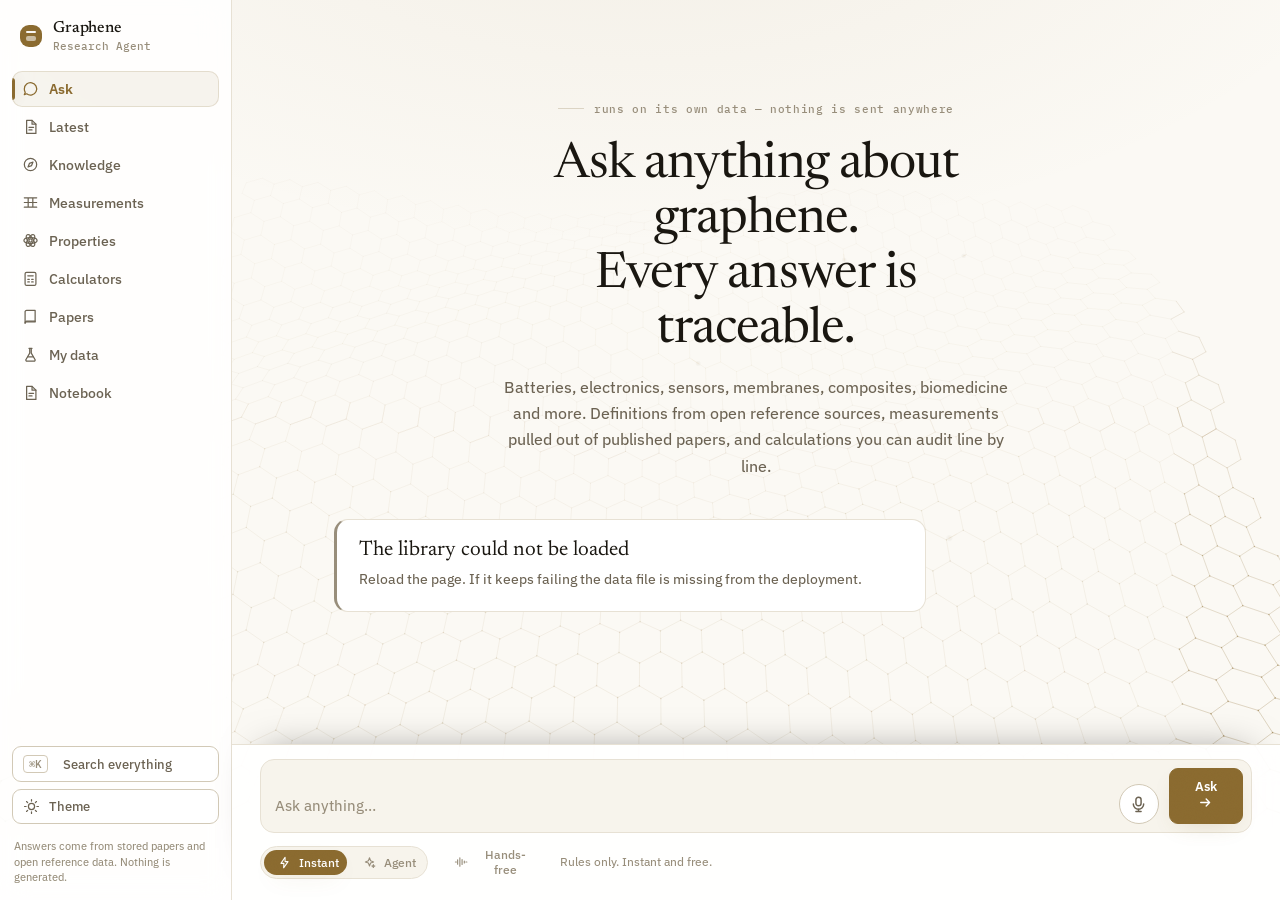
==== web/index.html @ ce678b2c "Add Latest: what the field published, with the sentence and the link A screen that answers "what is " ====
<!doctype html>
<html lang="en" class="booting">
<head>
<meta charset="utf-8">
<meta name="viewport" content="width=device-width, initial-scale=1, viewport-fit=cover">
<title>Graphene Research Agent</title>
<meta name="description" content="A research workbench for graphene: definitions, measurements, calculations and sources across the whole field, all traceable.">
<link rel="preconnect" href="https://fonts.googleapis.com">
<link rel="preconnect" href="https://fonts.gstatic.com" crossorigin>
<link href="https://fonts.googleapis.com/css2?family=IBM+Plex+Mono:wght@400;500;600&family=IBM+Plex+Sans:wght@400;450;500;600&family=Newsreader:ital,opsz,wght@0,6..72,300;0,6..72,400;0,6..72,500;1,6..72,400&display=swap" rel="stylesheet">
<link rel="stylesheet" href="app.css">
</head>
<body>
<canvas id="lattice" aria-hidden="true"></canvas>
<a class="skip" href="#main">Skip to content</a>

<svg style="display:none" aria-hidden="true"><defs>
<g id="i-ask"><path d="M3 11.5a8 8 0 1 1 3.1 6.3L3 19l1.2-3.2A7.9 7.9 0 0 1 3 11.5Z"/></g>
<g id="i-explore"><circle cx="11" cy="11" r="8"/><path d="m14.2 7.8-1.8 4.6-4.6 1.8 1.8-4.6z"/></g>
<g id="i-grid"><path d="M3 5h16M3 11h16M3 17h16M8 5v12M14 5v12"/></g>
<g id="i-calc"><rect x="4" y="3" width="14" height="17" rx="2"/><path d="M7.5 7.5h7M7.5 12h2M7.5 15.5h2M12.5 12h2M12.5 15.5h2"/></g>
<g id="i-book"><path d="M4 4.5A2 2 0 0 1 6 3h11v15H6a2 2 0 0 0-2 2z"/><path d="M4 18.5A2 2 0 0 1 6 17h11"/></g>
<g id="i-note"><path d="M6 3h7l5 5v12H6z"/><path d="M13 3v5h5"/><path d="M9 12h6M9 15.5h4"/></g>
<g id="i-sun"><circle cx="11" cy="11" r="4"/><path d="M11 2v2M11 18v2M2 11h2M18 11h2M4.6 4.6l1.4 1.4M16 16l1.4 1.4M17.4 4.6 16 6M6 16l-1.4 1.4"/></g>
<g id="i-arrow"><path d="M4 11h13M12 6l5 5-5 5"/></g>
<g id="i-bolt"><path d="M12 2 5 12.5h5L9.5 20 17 9.5h-5z"/></g>
<g id="i-spark"><path d="M11 3l1.9 5.1L18 10l-5.1 1.9L11 17l-1.9-5.1L4 10l5.1-1.9z"/><path d="M17.5 14.5l.7 1.8 1.8.7-1.8.7-.7 1.8-.7-1.8-1.8-.7 1.8-.7z"/></g>
<g id="i-chev"><path d="M7 9l4 4 4-4"/></g>
<g id="i-mic"><rect x="8" y="2.5" width="6" height="10" rx="3"/><path d="M5 10.5a6 6 0 0 0 12 0"/><path d="M11 16.5V19M8 19h6"/></g>
<g id="i-menu"><path d="M3 6h16M3 11h16M3 16h16"/></g>
<g id="i-find"><circle cx="10" cy="10" r="6"/><path d="M14.5 14.5 19 19"/></g>
<g id="i-chip"><rect x="6" y="6" width="10" height="10" rx="2"/><path d="M9 3v3M13 3v3M9 16v3M13 16v3M3 9h3M3 13h3M16 9h3M16 13h3"/></g>
<g id="i-wave"><path d="M3 11h1.5M6.5 7.5v7M10 4.5v13M13.5 7v8M17 9.5v3M19.5 11H21"/></g>
<g id="i-flask"><path d="M9 3h4M10 3v6.2L5.2 17.4A1.5 1.5 0 0 0 6.5 19.7h9a1.5 1.5 0 0 0 1.3-2.3L12 9.2V3"/><path d="M7.6 14h6.8"/></g>
<g id="i-atom"><circle cx="11" cy="11" r="2"/><ellipse cx="11" cy="11" rx="8.5" ry="3.6"/><ellipse cx="11" cy="11" rx="8.5" ry="3.6" transform="rotate(60 11 11)"/><ellipse cx="11" cy="11" rx="8.5" ry="3.6" transform="rotate(120 11 11)"/></g>
</defs></svg>

<div class="shell">
  <header class="appbar" id="appbar">
    <button type="button" class="abtn" id="drawer-open" aria-label="Menu"
      aria-expanded="false" aria-controls="side">
      <svg class="ic" viewBox="0 0 22 22" aria-hidden="true"><use href="#i-menu"/></svg></button>
    <span class="abtitle" id="abtitle">Ask</span>
    <button type="button" class="abtn" id="pal-open-m" aria-label="Search everything">
      <svg class="ic" viewBox="0 0 22 22" aria-hidden="true"><use href="#i-find"/></svg></button>
  </header>
  <div class="scrim" id="scrim" hidden></div>

  <aside class="side" id="side">
    <div class="sbrand">
      <span class="mark" aria-hidden="true"></span>
      <span class="sname"><b>Graphene</b><em>Research Agent</em></span>
    </div>
    <nav class="snav" role="tablist" aria-label="Sections">
      <button role="tab" class="sitem" style="--n:0" data-short="Ask" data-view="ask" aria-selected="true"><svg class="ic" viewBox="0 0 22 22"><use href="#i-ask"/></svg>Ask</button>
      <button role="tab" class="sitem" style="--n:1" data-short="Brief" data-view="brief" aria-selected="false"><svg class="ic" viewBox="0 0 22 22"><use href="#i-note"/></svg>Latest<span class="newdot" id="newdot" hidden aria-label="new since you last looked"></span></button>
      <button role="tab" class="sitem" style="--n:1" data-short="Know" data-view="explore" aria-selected="false"><svg class="ic" viewBox="0 0 22 22"><use href="#i-explore"/></svg>Knowledge</button>
      <button role="tab" class="sitem" style="--n:2" data-short="Battery" data-view="evidence" aria-selected="false"><svg class="ic" viewBox="0 0 22 22"><use href="#i-grid"/></svg>Measurements</button>
      <button role="tab" class="sitem" style="--n:3" data-short="Material" data-view="properties" aria-selected="false"><svg class="ic" viewBox="0 0 22 22"><use href="#i-atom"/></svg>Properties</button>
      <button role="tab" class="sitem" style="--n:4" data-short="Calc" data-view="calculator" aria-selected="false"><svg class="ic" viewBox="0 0 22 22"><use href="#i-calc"/></svg>Calculators</button>
      <button role="tab" class="sitem" style="--n:5" data-short="Papers" data-view="sources" aria-selected="false"><svg class="ic" viewBox="0 0 22 22"><use href="#i-book"/></svg>Papers</button>
      <button role="tab" class="sitem" style="--n:6" data-short="Mine" data-view="mydata" aria-selected="false"><svg class="ic" viewBox="0 0 22 22"><use href="#i-flask"/></svg>My data</button>
      <button role="tab" class="sitem" style="--n:7" data-short="Notes" data-view="notebook" aria-selected="false"><svg class="ic" viewBox="0 0 22 22"><use href="#i-note"/></svg>Notebook</button>
    </nav>
    <div class="sfoot">
      <button class="btn wide" id="pal-open"><span class="kbd">&#8984;K</span>Search everything</button>
      <button class="btn wide" id="theme"><svg class="ic" viewBox="0 0 22 22"><use href="#i-sun"/></svg>Theme</button>
      <p class="snote">Answers come from stored papers and open reference data. Nothing is generated.</p>
    </div>
  </aside>

  <main id="main">

  <section class="view askview" data-view="ask" aria-label="Ask">
    <div class="scroll" id="scroll"><div class="wrap">
      <div class="hero" id="hero">
        <span class="badge"><i></i>Runs on its own data &mdash; nothing is sent anywhere</span>
        <h1>Ask anything about graphene.<br>Every answer is traceable.</h1>
        <p>Batteries, electronics, sensors, membranes, composites, biomedicine and more.
           Definitions from open reference sources, measurements pulled out of
           published papers, and calculations you can audit line by line.</p>
      </div>
      <div class="thread" id="thread"></div>
      <div class="chips" id="chips"></div>
    </div></div>
    <div class="vbar" id="vbar" hidden>
      <span class="vdot"></span>
      <span class="vtext" id="vtext">Listening&hellip;</span>
      <span class="vprog" id="vprog" hidden><i id="vbarfill"></i></span>
      <button class="lnk" id="vstop">Stop</button>
    </div>
    <form class="composer" id="form"><div class="inner">
      <div class="cbox">
        <textarea id="ask" rows="1" aria-label="Your question"
          placeholder="Ask anything&hellip;"></textarea>
        <button type="button" class="btn icon mic" id="mic" aria-pressed="false"
          aria-label="Ask by voice" title="Ask by voice">
          <svg class="ic" viewBox="0 0 22 22"><use href="#i-mic"/></svg></button>
        <button type="submit" class="btn pri" id="send">Ask<svg class="ic" viewBox="0 0 22 22"><use href="#i-arrow"/></svg></button>
      </div>
      <div class="chint">
        <div class="modes" role="radiogroup" aria-label="How to answer">
          <button type="button" class="mode" data-mode="instant" role="radio" aria-checked="true">
            <svg class="ic" viewBox="0 0 22 22"><use href="#i-bolt"/></svg>Instant</button>
          <button type="button" class="mode" data-mode="agent" role="radio" aria-checked="false">
            <svg class="ic" viewBox="0 0 22 22"><use href="#i-spark"/></svg>Agent</button>
        </div>
        <button type="button" class="mode talk" id="voice-open" aria-haspopup="dialog"
          aria-controls="vsheet" title="Voice settings">
          <svg class="ic" viewBox="0 0 22 22"><use href="#i-wave"/></svg>Voice</button>
        <div class="voicectl" id="voicectl">
          <button type="button" class="mode talk" id="handsfree" aria-pressed="false"
            title="Keep listening, and answer out loud">
            <svg class="ic" viewBox="0 0 22 22"><use href="#i-wave"/></svg>Hands-free</button>
          <button type="button" class="mode talk" id="localvoice" aria-pressed="false" hidden
            title="Run speech on this machine instead of the browser's service">
            <svg class="ic" viewBox="0 0 22 22"><use href="#i-chip"/></svg><span id="lvlabel">On-device</span></button>
        </div>
        <span id="hint" class="hintline">Rules only. Instant and free.</span>
      </div>
    </div></form>
    <div class="vsheet" id="vsheet" role="dialog" aria-modal="true"
      aria-labelledby="vsheet-h" hidden>
      <div class="vsheet-in">
        <div class="vgrab" aria-hidden="true"></div>
        <h3 id="vsheet-h">Voice</h3>
        <p class="vsheet-note" id="vsheet-note">Ask out loud and hear the answer read back.</p>
        <div class="vsheet-slot" id="vsheet-slot"></div>
        <button type="button" class="btn wide" id="vsheet-close">Done</button>
      </div>
    </div>
  </section>

  <section class="view" data-view="brief" hidden aria-label="Latest">
    <div class="mid">
      <h2 class="ctitle">Latest from the literature</h2>
      <p class="sub" id="brief-sub">The most recently published work in the library that
        reported a measurement.</p>
      <div class="briefwrap" id="briefwrap"></div>
    </div>
  </section>

  <section class="view" data-view="explore" hidden aria-label="Knowledge">
    <div class="mid">
      <div class="phead">
        <div><h2 class="h2">Knowledge base</h2>
          <p class="sub" id="ex-sub">Reference entries covering the field from fundamentals to technique.</p></div>
        <input type="search" id="exq" placeholder="Search entries" aria-label="Search entries" style="width:260px">
      </div>
      <div class="exfilters" id="excats"></div>
      <div id="exgrid" class="exgrid"></div>
      <div id="exempty" class="empty" hidden></div>
    </div>
  </section>

  <section class="view" data-view="concept" hidden aria-label="Entry">
    <div class="mid" id="conceptbody"></div>
  </section>

  <section class="view" data-view="evidence" hidden aria-label="Measurements">
    <aside class="rail" aria-label="Filters">
      <h4>Filters<button class="lnk" id="clear">Clear</button></h4>
      <label class="fld"><span>Find in title, quote or material</span>
        <input type="search" id="fq" placeholder="silicon, Li-S, aerogel"></label>
      <div id="f-confidence" class="facet"></div>
      <div id="f-battery_type" class="facet"></div>
      <div id="f-graphene_form" class="facet"></div>
      <div id="f-electrode_role" class="facet"></div>
      <div id="f-material_system" class="facet"></div>
      <div class="facet"><h3>Capacity, mAh/g</h3>
        <div class="range"><input type="number" id="fcmin" placeholder="min" aria-label="Minimum capacity">
          <input type="number" id="fcmax" placeholder="max" aria-label="Maximum capacity"></div>
        <h3>Minimum cycles</h3>
        <div class="range"><input type="number" id="fcyc" placeholder="e.g. 500" aria-label="Minimum cycles"></div>
        <h3>Year</h3>
        <div class="range"><input type="number" id="fymin" placeholder="2019" aria-label="Earliest year">
          <input type="number" id="fymax" placeholder="2026" aria-label="Latest year"></div></div>
    </aside>
    <div class="pane">
      <div class="pane-h">
        <div class="cnt"><b id="rc">Measurements</b><span id="rd"></span></div>
        <div class="pane-a">
          <div class="modes" role="radiogroup" aria-label="How to show the measurements">
            <button type="button" class="mode" data-grid="cards" role="radio" aria-checked="true">Readable</button>
            <button type="button" class="mode" data-grid="table" role="radio" aria-checked="false">Table</button>
          </div>
          <select id="preset" aria-label="Saved views">
            <option value="default">Verified, highest capacity first</option>
            <option value="all">All measurements, including flagged</option>
            <option value="flagged">Flagged only</option>
            <option value="longlife">Long cycle life, 500+ cycles</option>
            <option value="silicon">Silicon anodes</option>
            <option value="sulfur">Sulfur cathodes</option>
            <option value="recent">Published 2024 onward</option>
          </select>
          <button class="btn" id="csv">Export CSV</button>
        </div>
      </div>
      <div class="note" id="mnote">Each card is one measurement, taken from one sentence of
        one paper. Click it to read that sentence.
        <button class="lnk" id="more">What the checks do and do not cover</button></div>
      <div class="gw" id="gw" tabindex="0" role="region" aria-label="Measurement rows">
        <div id="mcards" class="mcards"></div>
        <table class="g" id="mtable" hidden><thead><tr id="gh"></tr></thead><tbody id="gb"></tbody></table>
        <div id="ge" class="empty" hidden></div>
      </div>
    </div>
  </section>

  <section class="view" data-view="properties" hidden aria-label="Properties">
    <div class="mid">
      <div class="phead">
        <div><h2 class="h2">Material properties</h2>
          <p class="sub" id="pr-sub">What graphene measures at, outside the battery:
            thermal, electrical, mechanical, optical, membrane and shielding.</p></div>
        <input type="search" id="prq" placeholder="Search material or paper" aria-label="Search properties" style="width:260px">
      </div>
      <div class="exfilters" id="prfams"></div>
      <div id="prstat" class="prstat"></div>
      <div id="prgrid" class="mcards"></div>
      <div id="prempty" class="empty" hidden></div>
    </div>
  </section>

  <section class="view" data-view="calculator" hidden aria-label="Calculators">
    <div class="mid">
      <div class="phead">
        <div><h2 class="h2">Calculators</h2>
          <p class="sub">Every one shows its formula, its inputs and a note on what the
            result means. Values are worked examples &mdash; replace them with yours.</p></div>
        <input type="search" id="calcq" placeholder="Find a calculator" aria-label="Find a calculator" style="width:240px">
      </div>
      <div id="calcs"></div>
    </div>
  </section>

  <section class="view" data-view="sources" hidden aria-label="Papers">
    <div class="pane">
      <div class="pane-h">
        <div class="cnt"><b id="sc">&mdash;</b><span>papers contributing measurements</span></div>
        <input type="search" id="sq" placeholder="Find a paper or journal" style="width:280px" aria-label="Find a paper">
      </div>
      <div class="gw"><table class="g"><thead><tr>
        <th>Paper</th><th class="num">Year</th><th>Journal</th><th>Read from</th>
        <th>Confidence</th><th class="num">Measurements</th><th>DOI</th>
      </tr></thead><tbody id="sb"></tbody></table></div>
    </div>
  </section>

  <section class="view" data-view="mydata" hidden aria-label="My data">
    <div class="mid">
      <div class="phead">
        <div><h2 class="h2">My data</h2>
          <p class="sub" id="md-sub">Read your own results with the same extractor the library was built with.</p></div>
      </div>

      <div class="mdadd">
        <div class="mdbox" id="mddrop">
          <svg class="ic" viewBox="0 0 22 22" aria-hidden="true"><use href="#i-note"/></svg>
          <b>Drop a PDF here</b>
          <span>or <button class="lnk" id="mdpick">choose a file</button> &mdash; the paper, your report, a results section</span>
          <input type="file" id="mdfile" accept="application/pdf,.pdf" hidden>
        </div>
        <div class="mdor"><span>or paste text</span></div>
        <label class="fld"><span>A name for this, so you can find it again</span>
          <input type="text" id="mdtitle" placeholder="Si/graphene cell, run 14"></label>
        <textarea id="mdtext" rows="5" aria-label="Paste your results text"
          placeholder="Paste an abstract, a results paragraph, or a whole section. Figures are read one sentence at a time, exactly as they are for published papers."></textarea>
        <div class="mdact">
          <button class="btn pri" id="mdgo">Read it</button>
          <span class="dim" id="mdstat"></span>
        </div>
      </div>

      <div class="mdnote">
        <h3>Where this goes</h3>
        <p><b>Into this browser, and nowhere else.</b> The text is sent to the
          server, read, and the figures are sent straight back; nothing is
          written to the server and no PDF is kept. This app has no login, so
          anything stored on the server would be readable by anyone holding the
          link &mdash; which is not where unpublished work belongs.</p>
        <p class="dim">Two consequences worth knowing. Your data does not follow
          you to another browser or another machine, so export it if you want to
          keep it. And your figures are never counted as published evidence:
          the library's totals do not move, and your rows are marked wherever
          they appear.</p>
      </div>

      <div id="mdsets"></div>
      <div id="mdempty" class="empty" hidden></div>
    </div>
  </section>

  <section class="view" data-view="notebook" hidden aria-label="Notebook">
    <div class="mid">
      <h2 class="h2">Notebook</h2>
      <p class="sub">Answers you keep, with their citations. Stored in this browser.</p>
      <div id="nbs" class="nbs"></div>
    </div>
  </section>
  </main>
</div>

<div class="bd" id="bd" hidden></div>
<aside class="drawer" id="drawer" hidden role="dialog" aria-modal="true" aria-labelledby="dt">
  <div class="drawer-h"><h2 id="dt">Source</h2>
    <button class="btn icon" id="dclose" aria-label="Close">&times;</button></div>
  <div class="drawer-b" id="db"></div>
</aside>

<div class="bd" id="palbd" hidden></div>
<div class="pal" id="pal" hidden role="dialog" aria-modal="true" aria-label="Search everything">
  <input type="text" id="palin" placeholder="Search entries, materials, calculators, or ask a question" autocomplete="off">
  <ul id="pall" role="listbox"></ul>
</div>

<script src="lattice.js"></script>
<script src="research-anim.js"></script>
<script src="speech.js"></script>
<script src="voice.js"></script>
<script src="calc.js"></script>
<script src="app.js"></script>
</body>
</html>
---- web/app.css ----
/* Graphene Research Agent — design system */

:root{
  color-scheme:light;
  /* Obsidian and champagne. Precision-instrument language rather than
     software-product language: warm neutrals, one metallic accent, colour
     reserved for state and data. Every pairing below clears WCAG AA. */
  --bg:#FBF9F4; --bg-2:#F3F0E8;
  --surf:#FFFFFF; --surf-2:#F7F4EC; --surf-3:#EEEAE0;
  --ink:#191610; --ink-2:#6B6252; --ink-3:#978D7A;
  --line:#E7E1D4; --line-2:#D2C9B6;
  --acc:#8A6A2F; --acc-2:#8A6A2F; --acc-hi:#7A5C28; --acc-ink:#FFFFFF;
  --acc-soft:rgba(138,106,47,.075); --acc-soft-2:rgba(138,106,47,.17);
  --acc-glow:rgba(138,106,47,.22);
  --acc-wash:var(--acc-soft); --acc-wash-2:var(--acc-soft-2);
  --focus:#8A6A2F;
  --flag:#A33A2E; --flag-wash:rgba(163,58,46,.07);
  --good:#4A6B3F;
  --lattice:rgba(138,106,47,.16);
  /* The sheet behind the page. It has to be seen to be worth drawing:
     the first version used 10% alpha and was invisible on every screen.
     Depth keeps it out of the way, not faintness. */
  --lattice-line:rgba(138,106,47,.42);
  --lattice-node:rgba(138,106,47,.5);
  --lattice-glow:#B08A3E;
  /* bare triples: the research sheet composes its own alphas */
  --anim-lit:240,219,178; --anim-dark:92,66,22; --anim-edge:120,92,40;
  --c1:#2a78d6; --c2:#eb6834; --c3:#1baf7a; --c0:#A79D8A;
  --b1:#D9C089; --b2:#BE9E55; --b3:#8A6A2F; --b4:#5C451C;
  --track:#EFEBE1;
  --grain:.028;
  --sh-1:0 1px 2px rgba(25,22,16,.05);
  --sh-2:0 1px 2px rgba(25,22,16,.05),0 10px 24px -10px rgba(25,22,16,.16);
  --sh-3:0 2px 10px rgba(25,22,16,.08),0 30px 70px -18px rgba(25,22,16,.28);
  --sh-acc:0 8px 24px -10px var(--acc-glow);
  --r-s:8px; --r-m:14px; --r-l:22px;
  --display:"Newsreader",Georgia,"Times New Roman",serif;
  --sans:"IBM Plex Sans",system-ui,-apple-system,"Segoe UI",sans-serif;
  --mono:"IBM Plex Mono",ui-monospace,"SF Mono",Menlo,monospace;
  --row:34px; --rail:244px;
  --e-out:cubic-bezier(.16,1,.3,1);
  --e-io:cubic-bezier(.65,0,.35,1);
  --e-spring:cubic-bezier(.34,1.46,.54,1);
  --t-fast:150ms; --t:300ms; --t-slow:520ms;
  --ease:cubic-bezier(.16,1,.3,1);
  --safe-b:env(safe-area-inset-bottom,0px);
}
@media (prefers-color-scheme:dark){:root:not([data-theme="light"]){
  color-scheme:dark;
  --bg:#07090D; --bg-2:#0A0D12;
  --surf:#0E1218; --surf-2:#141922; --surf-3:#1C222C;
  --ink:#EDEAE3; --ink-2:#A49C8C; --ink-3:#6F695C;
  --line:#1A202A; --line-2:#2A323E;
  --acc:#E8C27A; --acc-2:#E8C27A; --acc-hi:#F2D194; --acc-ink:#0B0E13;
  --acc-soft:rgba(232,194,122,.10); --acc-soft-2:rgba(232,194,122,.21);
  --acc-glow:rgba(232,194,122,.26);
  --acc-wash:var(--acc-soft); --acc-wash-2:var(--acc-soft-2);
  --focus:#E8C27A;
  --flag:#F28B82; --flag-wash:rgba(242,139,130,.10);
  --good:#9ED7A8;
  --lattice:rgba(232,194,122,.13);
  --lattice-line:rgba(232,194,122,.34);
  --lattice-node:rgba(232,194,122,.46);
  --lattice-glow:#E8C27A;
  --anim-lit:250,224,164; --anim-dark:38,28,10; --anim-edge:226,186,116;
  --c1:#6FA8F5; --c2:#F0905C; --c3:#5FCFB2; --c0:#5A5648;
  --b1:#5C451C; --b2:#8A6A2F; --b3:#C2A05C; --b4:#E8C27A;
  --track:#161B23;
  --grain:.05;
  --sh-1:0 1px 2px rgba(0,0,0,.6);
  --sh-2:0 1px 2px rgba(0,0,0,.6),0 12px 30px -12px rgba(0,0,0,.85);
  --sh-3:0 2px 12px rgba(0,0,0,.7),0 40px 90px -24px rgba(0,0,0,.95);
  --sh-acc:0 10px 32px -12px var(--acc-glow);
}}
:root[data-theme="dark"]{
  color-scheme:dark;
  --bg:#07090D; --bg-2:#0A0D12;
  --surf:#0E1218; --surf-2:#141922; --surf-3:#1C222C;
  --ink:#EDEAE3; --ink-2:#A49C8C; --ink-3:#6F695C;
  --line:#1A202A; --line-2:#2A323E;
  --acc:#E8C27A; --acc-2:#E8C27A; --acc-hi:#F2D194; --acc-ink:#0B0E13;
  --acc-soft:rgba(232,194,122,.10); --acc-soft-2:rgba(232,194,122,.21);
  --acc-glow:rgba(232,194,122,.26);
  --acc-wash:var(--acc-soft); --acc-wash-2:var(--acc-soft-2);
  --focus:#E8C27A;
  --flag:#F28B82; --flag-wash:rgba(242,139,130,.10);
  --good:#9ED7A8;
  --lattice:rgba(232,194,122,.13);
  --lattice-line:rgba(232,194,122,.34);
  --lattice-node:rgba(232,194,122,.46);
  --lattice-glow:#E8C27A;
  --anim-lit:250,224,164; --anim-dark:38,28,10; --anim-edge:226,186,116;
  --c1:#6FA8F5; --c2:#F0905C; --c3:#5FCFB2; --c0:#5A5648;
  --b1:#5C451C; --b2:#8A6A2F; --b3:#C2A05C; --b4:#E8C27A;
  --track:#161B23;
  --grain:.05;
  --sh-1:0 1px 2px rgba(0,0,0,.6);
  --sh-2:0 1px 2px rgba(0,0,0,.6),0 12px 30px -12px rgba(0,0,0,.85);
  --sh-3:0 2px 12px rgba(0,0,0,.7),0 40px 90px -24px rgba(0,0,0,.95);
  --sh-acc:0 10px 32px -12px var(--acc-glow);
}

*{box-sizing:border-box}
html,body{height:100%}
body{
  margin:0;background:var(--bg);color:var(--ink);
  font:450 14px/1.55 var(--sans);
  font-variant-numeric:tabular-nums lining-nums;
  -webkit-font-smoothing:antialiased;text-rendering:optimizeLegibility;
  display:flex;flex-direction:column;overflow:hidden;
}
.skip{position:absolute;left:-9999px;z-index:200;background:var(--surf);
  padding:12px 16px;border-radius:var(--r-s);box-shadow:var(--sh-2)}
.skip:focus{left:12px;top:12px}
:focus-visible{outline:2px solid var(--acc);outline-offset:2px;border-radius:3px}
[hidden]{display:none!important}
a{color:var(--acc);text-underline-offset:2px}
::selection{background:var(--acc-wash-2)}

/* ── chrome ─────────────────────────────────────────────── */
.topbar{
  flex:0 0 auto;display:flex;align-items:center;gap:4px;
  height:52px;padding:0 14px 0 0;background:var(--surf);
  border-bottom:1px solid var(--line);position:relative;z-index:30;
}
.brand{display:flex;align-items:center;gap:10px;padding:0 18px 0 16px;height:100%;
  border-right:1px solid var(--line);margin-right:8px}
.mark{width:22px;height:22px;border-radius:7px;flex:0 0 22px;position:relative;
  background:var(--ink);box-shadow:none}
.mark::after{content:"";position:absolute;inset:6px 6px auto 6px;height:2px;border-radius:2px;
  background:rgba(255,255,255,.9)}
.mark::before{content:"";position:absolute;inset:auto 6px 6px 6px;height:5px;border-radius:2px;
  background:rgba(255,255,255,.55)}
.brand b{font:500 15px var(--display);letter-spacing:-.005em;white-space:nowrap}
.brand span{font:450 10.5px var(--mono);color:var(--ink-3);white-space:nowrap;
  display:block;margin-top:-2px}
.tabs{display:flex;gap:2px}
.tab{appearance:none;background:none;border:0;cursor:pointer;position:relative;
  padding:8px 13px;border-radius:var(--r-s);color:var(--ink-2);
  font:500 13px var(--sans);transition:color .15s,background .15s}
.tab:hover{color:var(--ink);background:var(--surf-2)}
.tab[aria-selected="true"]{color:var(--ink);background:var(--acc-wash)}
.tab[aria-selected="true"]::after{content:"";position:absolute;left:13px;right:13px;bottom:-1px;
  height:1.5px;background:var(--ink)}
.spacer{flex:1 1 auto}
.pill{display:inline-block;min-width:17px;padding:1px 6px;margin-left:6px;border-radius:9px;
  background:var(--acc);color:var(--acc-ink);font:600 10px var(--mono);text-align:center}

.btn{appearance:none;cursor:pointer;border:1px solid var(--line-2);background:var(--surf);
  color:var(--ink-2);border-radius:var(--r-s);padding:6px 11px;font:500 12.5px var(--sans);
  transition:border-color .15s,color .15s,background .15s}
.btn:hover{color:var(--ink);border-color:var(--ink-3)}
.btn.icon{padding:6px 9px;line-height:1}
.btn.pri{border:1px solid var(--ink);color:var(--acc-ink);background:var(--ink);
  padding:9px 20px;font-size:13px;font-weight:500;letter-spacing:.01em;box-shadow:none}
.btn.pri:hover{background:var(--ink-2);border-color:var(--ink-2)}
.btn.pri[disabled]{opacity:.45;cursor:default;filter:none}
.lnk{appearance:none;background:none;border:0;padding:0;cursor:pointer;color:var(--acc);
  font:500 12.5px var(--sans);text-decoration:underline;text-underline-offset:2px}
.kbd{font:500 10.5px var(--mono);border:1px solid var(--line-2);border-radius:4px;
  padding:1px 5px;margin-right:6px;color:var(--ink-3)}
.muted{color:var(--ink-2)}
.dim{color:var(--ink-3)}
.nr{color:var(--ink-3);font-size:12px}

input[type=search],input[type=text],input[type=number],select,textarea{
  width:100%;background:var(--surf-2);color:var(--ink);border:1px solid var(--line);
  border-radius:var(--r-s);padding:8px 10px;font:450 13px var(--sans);
  transition:border-color .15s,background .15s}
input:focus,select:focus,textarea:focus{border-color:var(--acc);background:var(--surf)}
input[type=number]{font-family:var(--mono)}

#main{flex:1 1 auto;min-height:0;display:flex}
.view{flex:1 1 auto;min-height:0;display:flex;width:100%}

/* ── ask ────────────────────────────────────────────────── */
.askview{flex-direction:column;background:var(--bg)}
.scroll{flex:1 1 auto;min-height:0;overflow-y:auto;scroll-behavior:smooth}
.wrap{max-width:1040px;margin:0 auto;padding:44px 28px 36px}

.hero{text-align:center;margin-bottom:40px}
.hero h1{font:400 44px/1.1 var(--display);letter-spacing:-.018em;margin:0 auto 16px;
  max-width:19ch;color:var(--ink)}
.hero p{color:var(--ink-2);font-size:15.5px;line-height:1.65;max-width:58ch;margin:0 auto}
.hero .badge{display:inline-flex;align-items:center;gap:10px;margin-bottom:22px;
  font:450 11px var(--mono);color:var(--ink-3);letter-spacing:.06em;text-transform:lowercase}
.hero .badge i{width:26px;height:1px;background:var(--line-2)}

.statstrip{display:grid;grid-template-columns:repeat(auto-fit,minmax(132px,1fr));gap:26px;
  margin:38px auto 0;max-width:820px;text-align:left}
.stat{background:none;border:0;border-top:1px solid var(--line);border-radius:0;
  padding:13px 0 0;box-shadow:none;transition:none}
.stat .v{transition:color var(--t) var(--e-out)}
.stat .v{font:500 25px var(--mono);letter-spacing:-.025em;line-height:1.05}
.stat .k{font-size:11.5px;color:var(--ink-3);margin-top:4px}

.chips{display:flex;flex-wrap:wrap;gap:8px;justify-content:center;margin-top:30px}
.chips button{appearance:none;cursor:pointer;background:var(--surf);border:1px solid var(--line);
  border-radius:999px;padding:8px 15px;font:450 12.5px var(--sans);color:var(--ink-2);
  box-shadow:var(--sh-1);transition:.18s var(--ease);text-align:left}
.chips button:hover{color:var(--ink);border-color:var(--acc);transform:translateY(-1px);
  box-shadow:var(--sh-2)}

/* answer */
.thread{display:grid;gap:40px}
.turn{display:grid;gap:18px;animation:rise .4s var(--ease) both}
@keyframes rise{from{opacity:0;transform:translateY(10px)}}
.q{display:flex;gap:12px;align-items:flex-start}
.q .av{width:26px;height:26px;border-radius:8px;flex:0 0 26px;margin-top:1px;
  background:var(--surf-3);display:grid;place-items:center;font:600 10px var(--mono);
  color:var(--ink-3)}
.q .t{font:400 22px/1.38 var(--display);letter-spacing:-.008em;padding-top:1px}

.trace{border:1px solid var(--line);border-radius:var(--r-m);background:var(--surf);
  overflow:hidden;box-shadow:var(--sh-1)}
.trace-h{display:flex;align-items:center;gap:9px;padding:9px 14px;
  border-bottom:1px solid var(--line);font:600 11px var(--sans);color:var(--ink-3);
  letter-spacing:.02em}
.trace-h .lnk{margin-left:auto;font-size:11.5px}
.tr{display:grid;grid-template-columns:16px 1fr auto;gap:11px;align-items:center;
  padding:9px 14px;border-bottom:1px solid var(--line);font-size:12.5px;
  animation:rise .3s var(--ease) both}
.tr:last-child{border-bottom:0}
.tr .d{width:6px;height:6px;border-radius:50%;background:var(--acc);justify-self:center}
.tr .w{color:var(--ink-2)}
.tr .w b{color:var(--ink);font-weight:500;font-family:var(--mono);font-size:12px}
.tr .n{font:500 11.5px var(--mono);color:var(--ink-3);white-space:nowrap}

.headline{background:var(--surf);border:1px solid var(--line);border-radius:var(--r-l);
  padding:28px 30px;box-shadow:var(--sh-1);position:relative;overflow:hidden}
.headline::before{content:"";position:absolute;inset:0 0 auto 0;height:1.5px;
  background:var(--ink)}
.headline .lbl{font:500 11.5px var(--sans);color:var(--ink-3);letter-spacing:.02em}
.headline .big{font:500 54px/1 var(--mono);letter-spacing:-.04em;margin:10px 0 2px;
  display:flex;align-items:baseline;gap:10px;font-variant-numeric:tabular-nums}
.headline .big u{font:500 17px var(--mono);color:var(--ink-3);text-decoration:none}
.headline .sub{color:var(--ink-2);font-size:13.5px;margin-top:8px}
.headline .sub b{color:var(--ink);font-weight:500}

.grid2{display:grid;grid-template-columns:1fr 1fr;gap:16px}
.card{background:var(--surf);border:1px solid var(--line);border-radius:var(--r-m);
  padding:18px 20px;box-shadow:var(--sh-1)}
.card h3{font:600 12px var(--sans);color:var(--ink-3);margin:0 0 14px;letter-spacing:.02em}
.card.tight{padding:16px 18px}

.metrics{display:grid;grid-template-columns:repeat(auto-fit,minmax(118px,1fr));gap:14px}
.metric .mv{font:600 19px var(--mono);letter-spacing:-.02em}
.metric .mv u{font:500 11px var(--mono);color:var(--ink-3);text-decoration:none;margin-left:3px}
.metric .mk{font-size:11px;color:var(--ink-3);margin-top:3px}
.metric .mr{font:450 10.5px var(--mono);color:var(--ink-3);margin-top:2px}

.prose{font-size:15px;line-height:1.68;max-width:74ch}
.prose p{margin:0 0 13px}
.prose strong{font-weight:600}
.prose em{font-style:normal;color:var(--ink-2)}

.cite{appearance:none;border:0;cursor:pointer;background:var(--acc-wash);color:var(--acc);
  font:600 10px var(--mono);border-radius:4px;padding:2px 5px;margin:0 1px;vertical-align:1px;
  transition:.15s}
.cite:hover{background:var(--acc);color:var(--acc-ink)}

.srcs{display:grid;gap:10px}
.src{display:grid;grid-template-columns:26px 1fr;gap:13px;padding:15px 17px;cursor:pointer;
  background:var(--surf);border:1px solid var(--line);border-radius:var(--r-m);
  transition:.18s var(--ease)}
.src:hover{border-color:var(--acc);transform:translateX(2px);box-shadow:var(--sh-2)}
.src.flagged{border-left:2px solid var(--flag)}
.src .n{font:600 11px var(--mono);color:var(--acc);background:var(--acc-wash);
  border-radius:5px;height:21px;display:grid;place-items:center}
.src .t{font-size:13.5px;line-height:1.45;font-weight:500}
.src .m{font:450 11.5px var(--mono);color:var(--ink-3);margin-top:4px;
  display:flex;gap:9px;flex-wrap:wrap}
.src .qt{font-size:12.5px;line-height:1.55;color:var(--ink-2);margin-top:8px;
  padding-left:11px;border-left:2px solid var(--line-2)}
.src .qt mark{background:var(--acc-wash-2);color:var(--ink);font-family:var(--mono);
  font-weight:600;padding:0 3px;border-radius:3px}
.src .fl{font:450 11px var(--mono);color:var(--flag);margin-top:6px}

.gap{background:var(--surf-2);border:1px solid var(--line);border-radius:var(--r-m);
  padding:15px 18px;font-size:13px;color:var(--ink-2);max-width:74ch}
.gap b{color:var(--ink);font-weight:500}
.refusal{background:var(--surf);border:1px solid var(--line);border-left:3px solid var(--ink-3);
  border-radius:var(--r-m);padding:20px 22px;max-width:74ch}
.refusal h3{font:400 21px var(--display);margin:0 0 8px}
.refusal p{margin:0 0 10px;color:var(--ink-2);font-size:13.5px;line-height:1.6}
.refusal p:last-child{margin:0}

.acts{display:flex;gap:8px;align-items:center}
.acts .dim{font-size:11.5px;margin-left:auto;font-family:var(--mono)}

/* composer */
.composer{flex:0 0 auto;background:var(--surf);border-top:1px solid var(--line);
  padding:14px 28px 18px;box-shadow:0 -1px 0 var(--line),0 -14px 32px -22px rgba(0,0,0,.3)}
.composer .inner{max-width:1040px;margin:0 auto}
.cbox{display:flex;gap:10px;align-items:flex-end;background:var(--surf-2);
  border:1px solid var(--line);border-radius:var(--r-m);padding:8px 8px 8px 14px;
  transition:border-color .15s,box-shadow .15s}
.cbox:focus-within{border-color:var(--acc);box-shadow:0 0 0 3px var(--acc-wash)}
.cbox textarea{flex:1 1 auto;border:0;background:none;padding:7px 0;resize:none;
  max-height:170px;font:450 15px/1.5 var(--sans)}
.cbox textarea:focus{background:none}
.chint{display:flex;gap:10px;align-items:center;margin-top:9px;font-size:11.5px;color:var(--ink-3)}

/* ── charts ─────────────────────────────────────────────── */
.chart{width:100%;display:block;overflow:visible}
.chart .ax{stroke:var(--line);stroke-width:1}
.chart .gl{stroke:var(--line);stroke-width:1;stroke-dasharray:2 3;opacity:.7}
.chart text{font:450 10.5px var(--mono);fill:var(--ink-3)}
.chart text.lab{font-family:var(--sans);font-size:11px;fill:var(--ink-2)}
.chart text.val{font-family:var(--mono);font-size:10.5px;fill:var(--ink-2);font-weight:500}
.chart .bar{fill:var(--b3);transition:fill .15s}
.chart .bar.q1{fill:var(--b1)} .chart .bar.q2{fill:var(--b2)}
.chart .bar.q3{fill:var(--b3)} .chart .bar.q4{fill:var(--b4)}
.chart g.it:hover .bar{fill:var(--acc)}
.chart .med{stroke:var(--acc);stroke-width:2;stroke-linecap:round}
.chart .medlab{fill:var(--acc);font-weight:600}
.chart .hit{fill:transparent;cursor:default}
.ctip{position:fixed;z-index:90;pointer-events:none;background:var(--surf);
  border:1px solid var(--line-2);border-radius:var(--r-s);padding:7px 10px;
  box-shadow:var(--sh-3);font:450 11.5px var(--mono);color:var(--ink);white-space:nowrap}
.ctip b{display:block;font-family:var(--sans);font-size:11.5px;font-weight:600;margin-bottom:2px}
.legend{display:flex;gap:14px;flex-wrap:wrap;margin-top:10px;font-size:11.5px;color:var(--ink-2)}
.legend i{width:9px;height:9px;border-radius:2px;display:inline-block;margin-right:5px;
  vertical-align:-1px}

/* ── table view ─────────────────────────────────────────── */
.rail{flex:0 0 var(--rail);width:var(--rail);overflow-y:auto;background:var(--surf);
  border-right:1px solid var(--line);padding:14px 14px 48px}
.rail h4{display:flex;justify-content:space-between;align-items:baseline;
  font:600 13px var(--sans);margin:0 0 12px}
.facet{margin-top:20px}
.facet h3{font:600 11px var(--sans);color:var(--ink-3);margin:0 0 7px;letter-spacing:.03em}
.fi{display:flex;align-items:center;gap:8px;width:100%;appearance:none;background:none;
  border:0;cursor:pointer;padding:4px 6px;border-radius:var(--r-s);color:var(--ink);
  font:450 12.5px var(--sans);text-align:left;transition:.13s}
.fi:hover{background:var(--surf-2)}
.fi[aria-pressed="true"]{background:var(--acc-wash);color:var(--acc);font-weight:500}
.fi .n{margin-left:auto;font:450 11px var(--mono);color:var(--ink-3)}
.dot{width:7px;height:7px;border-radius:50%;flex:0 0 7px}
.fld{display:block;margin-bottom:11px}
.fld span{display:block;font-size:11.5px;color:var(--ink-3);margin-bottom:5px}
.range{display:flex;gap:7px;margin-bottom:11px}

.pane{flex:1 1 auto;min-width:0;display:flex;flex-direction:column}
.pane-h{flex:0 0 auto;display:flex;justify-content:space-between;align-items:center;gap:14px;
  padding:11px 18px;background:var(--surf);border-bottom:1px solid var(--line)}
.cnt{display:flex;align-items:baseline;gap:9px}
.cnt b{font:600 16px var(--mono);letter-spacing:-.02em}
.cnt span{font-size:12.5px;color:var(--ink-3)}
.pane-a{display:flex;gap:8px;align-items:center}
.pane-a select{width:auto;max-width:300px}
.note{flex:0 0 auto;padding:10px 18px;background:var(--surf);border-bottom:1px solid var(--line);
  font-size:12.5px;color:var(--ink-2);max-width:96ch}

.gw{flex:1 1 auto;min-height:0;overflow:auto;background:var(--surf)}
table.g{border-collapse:separate;border-spacing:0;width:100%}
table.g thead th{position:sticky;top:0;z-index:2;background:var(--surf);color:var(--ink-3);
  font:600 11px var(--sans);text-align:left;padding:9px 12px;white-space:nowrap;cursor:pointer;
  border-bottom:1px solid var(--line);user-select:none;letter-spacing:.02em}
table.g thead th.num{text-align:right}
table.g thead th:hover{color:var(--ink)}
table.g thead th[aria-sort]{color:var(--ink)}
table.g thead th .ar{color:var(--acc);margin-left:4px}
table.g tbody tr{height:var(--row);border-left:2px solid transparent;transition:background .12s}
table.g tbody tr:hover{background:var(--acc-wash)}
table.g tbody tr.fl{border-left-color:var(--flag);background:var(--flag-wash)}
table.g tbody tr.fl:hover{background:var(--acc-wash)}
table.g tbody td{padding:5px 12px;border-bottom:1px solid var(--line);white-space:nowrap;
  max-width:340px;overflow:hidden;text-overflow:ellipsis;cursor:pointer}
table.g td.num{text-align:right;font-family:var(--mono);font-size:12.5px}
.u{color:var(--ink-3);font-size:10.5px;margin-left:3px}
.chip{display:inline-flex;align-items:center;gap:6px}
.barcell{display:flex;align-items:center;justify-content:flex-end;gap:9px}
.minibar{width:52px;height:5px;background:var(--track);border-radius:1px;overflow:hidden;
  flex:0 0 52px}
.minibar i{display:block;height:100%;border-radius:0 3px 3px 0;background:var(--b3)}
.minibar.q1 i{background:var(--b1)} .minibar.q2 i{background:var(--b2)}
.minibar.q3 i{background:var(--b3)} .minibar.q4 i{background:var(--b4)}
.empty{padding:52px 28px;max-width:62ch;color:var(--ink-2)}
.empty strong{display:block;color:var(--ink);margin-bottom:7px;font-size:15px}

/* ── drawer ─────────────────────────────────────────────── */
.bd{position:fixed;inset:0;background:rgba(7,9,16,.5);z-index:60;
  animation:fade .2s var(--ease) both;backdrop-filter:blur(2px)}
@keyframes fade{from{opacity:0}}
.drawer{position:fixed;top:0;right:0;bottom:0;width:min(42vw,580px);z-index:61;
  background:var(--surf);border-left:1px solid var(--line);display:flex;flex-direction:column;
  box-shadow:var(--sh-3);box-shadow:var(--sh-3)}
@keyframes slide{from{transform:translateX(26px);opacity:.3}}
.drawer-h{flex:0 0 auto;display:flex;align-items:center;justify-content:space-between;
  padding:14px 18px;border-bottom:1px solid var(--line)}
.drawer-h h2{margin:0;font:500 16px var(--display)}
.drawer-b{overflow-y:auto;padding:20px}
.quote{font-size:15px;line-height:1.68;margin:12px 0 18px;padding:16px 18px;
  background:var(--surf-2);border-radius:var(--r-m);border-left:2px solid var(--acc)}
.quote mark{background:none;color:var(--ink);font-family:var(--mono);font-weight:600;
  padding:1px 4px;border-radius:3px;box-shadow:inset 0 -.62em 0 var(--acc-wash-2);
  animation:lit .7s var(--ease) .15s both}
@keyframes lit{0%{box-shadow:inset 0 -.62em 0 transparent}
  45%{box-shadow:inset 0 -1.15em 0 var(--acc-wash-2)}
  100%{box-shadow:inset 0 -.62em 0 var(--acc-wash-2)}}
.kv{display:grid;grid-template-columns:12em 1fr;gap:5px 14px;margin:12px 0}
.kv dt{color:var(--ink-3);font-size:12.5px}
.kv dd{margin:0;font:450 12.5px var(--mono)}
.kv dd.s{font-family:var(--sans);font-size:13px}
.drawer h3{font:600 11px var(--sans);color:var(--ink-3);margin:22px 0 8px;padding-top:14px;
  border-top:1px solid var(--line);letter-spacing:.03em}
.fls{margin:0;padding-left:18px}
.fls li{color:var(--flag);font-size:12.5px;margin-bottom:5px}
.fls li span{color:var(--ink-2)}

/* ── calculator / notebook / sources ────────────────────── */
.mid{flex:1 1 auto;overflow-y:auto;padding:32px 28px 64px;max-width:1040px;margin:0 auto;width:100%}
.h2{font:400 27px var(--display);letter-spacing:-.014em;margin:0 0 6px}
.sub{color:var(--ink-2);font-size:13.5px;max-width:70ch;margin:0 0 24px}
.calcs{display:grid;grid-template-columns:repeat(auto-fit,minmax(330px,1fr));gap:16px}
.calc{background:var(--surf);border:1px solid var(--line);border-radius:var(--r-m);
  padding:18px 20px;box-shadow:var(--sh-1);transition:.2s var(--ease)}
.calc:hover{box-shadow:var(--sh-2)}
.calc h3{font:500 17px var(--display);margin:0 0 3px;letter-spacing:-.005em}
.calc .d{color:var(--ink-3);font-size:12.5px;margin-bottom:14px}
.ci{display:flex;flex-wrap:wrap;gap:10px;align-items:flex-end}
.ci .fld{width:142px;margin:0}
.co{margin-top:15px;padding-top:14px;border-top:1px solid var(--line);display:none}
.co.on{display:block;animation:rise .3s var(--ease) both}
.co .f{font:450 12px var(--mono);color:var(--ink-3);background:var(--surf-2);
  padding:8px 11px;border-radius:var(--r-s);margin-bottom:10px}
.co .r{font:600 28px var(--mono);letter-spacing:-.025em}
.co .r u{font:500 13px var(--mono);color:var(--ink-3);text-decoration:none;margin-left:5px}
.co .cmp{font-size:12px;color:var(--ink-2);margin-top:9px;line-height:1.55}
.nbs{display:grid;gap:12px}
.nb{background:var(--surf);border:1px solid var(--line);border-radius:var(--r-m);
  padding:16px 18px;box-shadow:var(--sh-1)}
.nb .q2{font:500 16px var(--display);margin-bottom:7px}
.nb .a2{font-size:13px;line-height:1.6;color:var(--ink-2);max-width:74ch}
.nb .m2{display:flex;gap:14px;align-items:center;margin-top:10px;font:450 11.5px var(--mono);
  color:var(--ink-3)}

/* ── palette ────────────────────────────────────────────── */
.pal{position:fixed;top:13vh;left:50%;transform:translateX(-50%);width:min(640px,92vw);z-index:71;
  background:var(--surf);border:1px solid var(--line-2);border-radius:var(--r-l);
  box-shadow:var(--sh-3);overflow:hidden;animation:rise .22s var(--ease) both}
.pal input{border:0;border-bottom:1px solid var(--line);border-radius:0;padding:15px 18px;
  font-size:15px;background:var(--surf)}
.pal ul{list-style:none;margin:0;padding:6px;max-height:52vh;overflow-y:auto}
.pal li{padding:9px 12px;border-radius:var(--r-s);cursor:pointer;font-size:13px;
  display:flex;gap:10px;align-items:center}
.pal li .h{margin-left:auto;font:450 11px var(--mono);color:var(--ink-3)}
.pal li[aria-selected="true"]{background:var(--acc-wash);color:var(--acc)}

/* ── responsive ─────────────────────────────────────────── */
@media(max-width:1080px){
  :root{--rail:206px}
  .grid2{grid-template-columns:1fr}
  .drawer{width:min(66vw,540px)}
  .hero h1{font-size:30px}
}
@media(max-width:780px){
  body{overflow:auto}
  .view{flex-direction:column}
  .brand span{display:none}
  .brand b{font-size:13px}
  .rail{flex:0 0 auto;width:100%;max-height:230px;border-right:0;border-bottom:1px solid var(--line)}
  .drawer{width:100%}
  .wrap{padding:26px 16px 24px}
  .composer{padding:11px 16px 14px}
  .hero h1{font-size:25px}
  .headline{padding:20px}
  .headline .big{font-size:36px}
  .topbar{height:auto;flex-wrap:wrap;padding-bottom:6px}
  .tabs{overflow-x:auto;width:100%;padding:0 10px 4px}
  .mid{padding:22px 16px 48px}
}
@media(prefers-reduced-motion:reduce){*,*::before,*::after{animation:none!important;
  transition:none!important;scroll-behavior:auto!important}}
@media(forced-colors:active){
  table.g tbody tr.fl{border-left:2px solid Highlight}
  .minibar i,.chart .bar{fill:Highlight;background:Highlight}
  .quote mark{box-shadow:none;text-decoration:underline}
}

/* ===================== app shell ===================== */
.shell{flex:1 1 auto;min-height:0;display:flex}
.side{flex:0 0 232px;width:232px;background:var(--surf);border-right:1px solid var(--line);
  display:flex;flex-direction:column;padding:16px 12px 14px;overflow-y:auto}
.sbrand{display:flex;align-items:center;gap:11px;padding:4px 8px 18px}
.sname b{display:block;font:500 16px var(--display);letter-spacing:-.008em;line-height:1.1}
.sname em{display:block;font:450 11px var(--mono);font-style:normal;color:var(--ink-3);
  margin-top:1px}
.snav{display:grid;gap:2px}
.sitem{display:flex;align-items:center;gap:10px;width:100%;appearance:none;border:0;
  cursor:pointer;background:none;color:var(--ink-2);font:500 13.5px var(--sans);
  padding:9px 10px;border-radius:8px;text-align:left;position:relative;
  transition:background .14s,color .14s}
.sitem:hover{background:var(--surf-2);color:var(--ink)}
.sitem[aria-selected="true"]{background:var(--acc-wash);color:var(--acc);font-weight:600}
.sitem[aria-selected="true"]::before{content:"";position:absolute;left:-12px;top:7px;bottom:7px;
  width:2px;background:var(--ink)}
.ic{width:17px;height:17px;flex:0 0 17px;fill:none;stroke:currentColor;stroke-width:1.6;
  stroke-linecap:round;stroke-linejoin:round}
.sfoot{margin-top:auto;padding-top:16px;display:grid;gap:7px}
.btn.wide{width:100%;justify-content:flex-start;display:flex;align-items:center;gap:9px;
  padding:8px 10px}
.snote{font-size:10.5px;line-height:1.5;color:var(--ink-3);margin:8px 2px 0}
#main{flex:1 1 auto;min-width:0;min-height:0;display:flex}
.askview{background:var(--bg)}
.btn.pri .ic{width:15px;height:15px;stroke-width:2}

.phead{display:flex;justify-content:space-between;align-items:flex-start;gap:20px;
  margin-bottom:22px;flex-wrap:wrap}
.phead .sub{margin:0;max-width:62ch}

/* ── knowledge grid ── */
.exfilters{display:flex;flex-wrap:wrap;gap:7px;margin-bottom:22px}
.exfilters button{appearance:none;cursor:pointer;background:var(--surf);
  border:1px solid var(--line);border-radius:999px;padding:6px 14px;
  font:500 12px var(--sans);color:var(--ink-2);transition:.15s}
.exfilters button:hover{color:var(--ink);border-color:var(--ink-3)}
.exfilters button[aria-pressed="true"]{background:var(--acc);border-color:var(--acc);
  color:var(--acc-ink)}
.exgroup{margin-bottom:32px}
.exgroup h3{font:600 12px var(--sans);color:var(--ink-3);letter-spacing:.04em;
  margin:0 0 12px;padding-bottom:8px;border-bottom:1px solid var(--line)}
.exgrid{display:block}
.excards{display:grid;grid-template-columns:repeat(auto-fill,minmax(258px,1fr));gap:12px}
.excard{background:var(--surf);border:1px solid var(--line);border-radius:var(--r-m);
  padding:15px 17px;cursor:pointer;box-shadow:var(--sh-1);text-align:left;
  appearance:none;font:inherit;color:inherit;transition:.2s var(--ease);position:relative;
  overflow:hidden}
.excard::after{content:"";position:absolute;inset:0 0 auto 0;height:1.5px;
  background:var(--ink);transform:scaleX(0);transform-origin:left;
  transition:transform var(--t) var(--e-out)}
.excard:hover{border-color:var(--acc);transform:translateY(-2px);box-shadow:var(--sh-2)}
.excard:hover::after{transform:scaleX(1)}
.excard b{display:block;font:500 16.5px var(--display);letter-spacing:-.006em;margin-bottom:2px}
.excard i{display:block;font:450 11px var(--mono);font-style:normal;color:var(--acc);
  margin-bottom:7px}
.excard p{margin:0;font-size:12.5px;line-height:1.55;color:var(--ink-2);
  display:-webkit-box;-webkit-line-clamp:3;line-clamp:3;-webkit-box-orient:vertical;
  overflow:hidden}

/* ── concept page ── */
.cpage{max-width:900px}
.cback{display:inline-flex;align-items:center;gap:7px;margin-bottom:18px}
.ctitle{font:400 42px/1.08 var(--display);letter-spacing:-.02em;margin:0 0 8px}
.ckicker{font:500 11.5px var(--mono);color:var(--acc);letter-spacing:.03em;margin-bottom:10px}
.cdesc{font-size:16px;color:var(--ink-2);margin:0 0 22px;max-width:70ch}
.cbody{font-size:16px;line-height:1.72;max-width:72ch;margin-bottom:8px}
.cattr{font-size:12px;color:var(--ink-3);margin:16px 0 30px;padding:11px 14px;
  background:var(--surf-2);border-radius:var(--r-s);max-width:72ch}
.csec{margin-bottom:30px}
.csec h3{font:600 12px var(--sans);color:var(--ink-3);letter-spacing:.04em;
  margin:0 0 12px;padding-bottom:8px;border-bottom:1px solid var(--line)}
.crel{display:flex;flex-wrap:wrap;gap:7px}
.crel button{appearance:none;cursor:pointer;background:var(--surf);border:1px solid var(--line);
  border-radius:999px;padding:6px 13px;font:450 12.5px var(--sans);color:var(--ink-2)}
.crel button:hover{color:var(--acc);border-color:var(--acc)}
.cpaper{display:block;width:100%;text-align:left;appearance:none;cursor:pointer;
  background:var(--surf);border:1px solid var(--line);border-radius:var(--r-m);
  padding:13px 16px;margin-bottom:9px;transition:.16s var(--ease);font:inherit;color:inherit}
.cpaper:hover{border-color:var(--acc);transform:translateX(2px)}
.cpaper b{display:block;font:500 13.5px var(--sans);line-height:1.45}
.cpaper span{display:block;font:450 11.5px var(--mono);color:var(--ink-3);margin-top:4px}

/* ── calculators, grouped ── */
.cgroup{margin-bottom:30px}
.cgroup h3{font:600 12px var(--sans);color:var(--ink-3);letter-spacing:.04em;
  margin:0 0 12px;padding-bottom:8px;border-bottom:1px solid var(--line)}
.calcs{display:grid;grid-template-columns:repeat(auto-fill,minmax(348px,1fr));gap:14px}
.calc .note2{font-size:12px;line-height:1.55;color:var(--ink-3);margin-top:10px;
  padding-top:10px;border-top:1px dashed var(--line)}
.calc .fx{font:450 11.5px var(--mono);color:var(--acc);background:var(--acc-wash);
  padding:6px 10px;border-radius:var(--r-s);margin-bottom:12px;display:block;
  overflow-x:auto;white-space:nowrap}

/* ── concept answer card ── */
.defcard{background:var(--surf);border:1px solid var(--line);border-radius:var(--r-l);
  padding:24px 26px;box-shadow:var(--sh-2);position:relative;overflow:hidden}
.defcard::before{content:"";position:absolute;inset:0 0 auto 0;height:1.5px;
  background:var(--ink)}
.defcard .k{font:500 11px var(--mono);color:var(--acc);letter-spacing:.04em}
.defcard h3{font:400 29px var(--display);letter-spacing:-.015em;margin:8px 0 12px}
.defcard p{font-size:15.5px;line-height:1.68;margin:0 0 12px;max-width:72ch}
.defcard .src2{font-size:12px;color:var(--ink-3)}

@media(max-width:1000px){.side{flex:0 0 68px;width:68px;padding:14px 8px}
  .sname,.snote,.btn.wide span:not(.kbd){display:none}
  .sitem{justify-content:center;padding:11px 0}.btn.wide{justify-content:center}
  .sbrand{justify-content:center;padding:4px 0 16px}}
/* ─────────────────── on a phone ───────────────────────
   Eight sections will not fit across the bottom of a phone, and the attempt
   produced a row of nine cramped targets with their labels shortened past
   recognition - Measurements became "Battery", My data became "Mine". So the
   sections move into a drawer, the way an Android application would do it,
   and the screen is left to the thing somebody came for.

   Everything below 780px: a bar at the top with the menu and search, a drawer
   that slides over the content, and nothing else competing for the edges. */
.appbar{display:none}
.scrim{display:none}

@media(max-width:780px){
  .shell{flex-direction:column}

  .appbar{display:flex;align-items:center;gap:4px;
    position:sticky;top:0;z-index:60;height:56px;flex:0 0 56px;
    padding:0 4px 0 2px;background:var(--bg);
    border-bottom:1px solid var(--line);
    padding-top:env(safe-area-inset-top,0px);
    height:calc(56px + env(safe-area-inset-top,0px));
    flex-basis:calc(56px + env(safe-area-inset-top,0px))}
  .abtn{display:grid;place-items:center;width:48px;height:48px;flex:0 0 48px;
    border:0;background:none;color:var(--ink);border-radius:999px;cursor:pointer;
    -webkit-tap-highlight-color:transparent}
  .abtn:active{background:var(--surf-2)}
  .abtn .ic{width:22px;height:22px}
  .abtitle{flex:1;min-width:0;font:600 17px var(--sans);letter-spacing:-.01em;
    overflow:hidden;text-overflow:ellipsis;white-space:nowrap}

  /* The drawer: off screen until asked for, over the content, never pushing it. */
  .side{position:fixed;top:0;left:0;bottom:0;z-index:80;
    width:min(82vw,300px);flex:0 0 auto;
    flex-direction:column;align-items:stretch;gap:0;
    padding:calc(14px + env(safe-area-inset-top,0px)) 12px 14px;
    background:var(--surf);border-right:1px solid var(--line);border-bottom:0;
    overflow-y:auto;overscroll-behavior:contain;
    transform:translateX(-102%);visibility:hidden;
    transition:transform 260ms var(--e-out),visibility 0s linear 260ms;
    box-shadow:none}
  html.drawer-open .side{transform:none;visibility:visible;
    transition:transform 260ms var(--e-out),visibility 0s;
    box-shadow:0 0 0 100vmax rgba(0,0,0,.01),12px 0 40px rgba(0,0,0,.18)}
  .sbrand{display:flex;justify-content:flex-start;padding:2px 6px 14px}
  .sname{display:block}
  .snav{display:flex;flex-direction:column;gap:2px}
  .sitem{justify-content:flex-start;padding:0 12px;height:48px;border-radius:12px;
    font-size:15px;gap:12px}
  .sfoot{margin:14px 0 0;display:block;padding:0}
  .btn.wide{width:100%;justify-content:flex-start;height:46px}
  .btn.wide span:not(.kbd){display:inline}
  .snote{display:block;margin-top:12px}
  .kbd{display:none}

  .scrim{display:block;position:fixed;inset:0;z-index:70;background:rgba(10,10,12,.44);
    opacity:0;transition:opacity 220ms var(--e-out);-webkit-tap-highlight-color:transparent}
  html.drawer-open .scrim{opacity:1}

  .ctitle{font-size:26px}.excards{grid-template-columns:1fr}
  .calcs{grid-template-columns:1fr}

  /* Anything a thumb has to hit is at least 44px, which is where the old
     layout failed: every control in the composer row was 38. */
  .mode,.btn,.lnk.tap,.mic{min-height:44px}
  .composer .btn.pri{min-height:48px}
  #mic{width:48px;height:48px}

  /* One way in to voice. Two buttons sitting side by side, both labelled with
     the same waveform, were read as two halves of one setting. */
  #voice-open{display:inline-flex}
  .voicectl{display:none}
  body.vsheet-open .voicectl{display:flex;flex-direction:column;gap:8px;width:100%}
  /* In the sheet these are settings, so they have to read as on or off. The
     filled treatment belongs to the one that is on; both were filled before,
     which said both were running when neither was. */
  body.vsheet-open .voicectl .mode{width:100%;justify-content:flex-start;height:48px;
    gap:12px;padding:0 14px;border-radius:12px;font-size:14.5px;
    border:1px solid var(--line);background:var(--surf);color:var(--ink);
    box-shadow:none}
  body.vsheet-open .voicectl .mode[aria-pressed="true"]{
    background:var(--acc);border-color:var(--acc);color:var(--on-acc,#fff)}
  body.vsheet-open .voicectl .mode[disabled]{opacity:.55}
  body.vsheet-open .voicectl .mode::after{content:attr(data-state);margin-left:auto;
    font:450 12px var(--mono);color:var(--ink-3)}
  body.vsheet-open .voicectl .mode[aria-pressed="true"]::after{color:inherit;opacity:.85}
}

@media(min-width:781px){
  #voice-open{display:none}
  .voicectl{display:contents}
}

/* The sheet the voice settings live in on a phone. */
.vsheet{position:fixed;inset:0;z-index:90;display:grid;align-items:end}
.vsheet::before{content:"";position:absolute;inset:0;background:rgba(10,10,12,.44);
  animation:fade-in 200ms var(--e-out) both}
.vsheet-in{position:relative;background:var(--surf);
  border-radius:18px 18px 0 0;border-top:1px solid var(--line);
  padding:10px 16px calc(16px + env(safe-area-inset-bottom,0px));
  animation:sheet-up 260ms var(--e-out) both;max-height:76vh;overflow-y:auto}
@keyframes sheet-up{from{transform:translateY(100%)}}
@keyframes fade-in{from{opacity:0}}
.vgrab{width:38px;height:4px;border-radius:999px;background:var(--line);margin:0 auto 12px}
.vsheet-in h3{margin:0 0 4px;font:600 17px var(--sans)}
.vsheet-note{margin:0 0 14px;font:450 13px/1.5 var(--sans);color:var(--ink-3)}
.vsheet-slot{display:block;margin-bottom:14px}
#vsheet-close{justify-content:center;height:48px}
@media(min-width:781px){.vsheet{display:none}}
@media(prefers-reduced-motion:reduce){
  .vsheet-in,.vsheet::before{animation:none}
  .side{transition:none}
}

/* ═══════════════════════ motion ═══════════════════════
   Motion answers an action. Nothing moves on its own, nothing loops, and
   every transition below is disabled outright under prefers-reduced-motion. */

/* --- switching sections ------------------------------------------------ */
.view{animation:view-in var(--t) var(--e-out) both}
@keyframes view-in{from{opacity:0;transform:translateY(6px)}}

/* --- staggered reveal: set --i on the element ------------------------- */
.rise{animation:rise-in var(--t-slow) var(--e-out) both;
  animation-delay:calc(var(--i,0) * 55ms)}
@keyframes rise-in{from{opacity:0;transform:translateY(12px)}}

.excards .excard{animation:rise-in 420ms var(--e-out) both;
  animation-delay:calc(var(--i,0) * 26ms)}
.srcs .src{animation:rise-in 420ms var(--e-out) both;
  animation-delay:calc(var(--i,0) * 50ms)}
.statstrip .stat{animation:rise-in 520ms var(--e-out) both;
  animation-delay:calc(var(--i,0) * 70ms)}
.chips button{animation:rise-in 420ms var(--e-out) both;
  animation-delay:calc(140ms + var(--i,0) * 40ms)}
.tr{animation:step-in 300ms var(--e-out) both}
@keyframes step-in{from{opacity:0;transform:translateX(-6px)}}

/* --- the answer composes itself, block by block ----------------------- */
.out > *{animation:rise-in 480ms var(--e-out) both}
.out > *:nth-child(1){animation-delay:40ms}
.out > *:nth-child(2){animation-delay:110ms}
.out > *:nth-child(3){animation-delay:180ms}
.out > *:nth-child(4){animation-delay:250ms}
.out > *:nth-child(n+5){animation-delay:310ms}

/* --- overlays: they open and they close ------------------------------- */
.bd{animation:fade-in var(--t) var(--e-out) both}
.bd.closing{animation:fade-out 190ms var(--e-io) both}
@keyframes fade-in{from{opacity:0}}
@keyframes fade-out{to{opacity:0}}

.drawer{animation:drawer-in 380ms var(--e-out) both}
.drawer.closing{animation:drawer-out 230ms var(--e-io) both}
@keyframes drawer-in{from{transform:translateX(100%)}}
@keyframes drawer-out{to{transform:translateX(100%)}}

.pal{animation:pal-in 300ms var(--e-spring) both}
.pal.closing{animation:pal-out 170ms var(--e-io) both}
@keyframes pal-in{from{opacity:0;transform:translateX(-50%) translateY(-10px) scale(.975)}}
@keyframes pal-out{to{opacity:0;transform:translateX(-50%) translateY(-6px) scale(.985)}}

/* --- touch targets ----------------------------------------------------- */
.btn,.lnk,.sitem,.fi,.excard,.src,.cpaper,.crel button,.chips button,
.exfilters button,.tab,.stat,.calc{
  transition:background var(--t-fast) var(--e-out),
             border-color var(--t-fast) var(--e-out),
             color var(--t-fast) var(--e-out),
             transform var(--t) var(--e-out),
             box-shadow var(--t) var(--e-out)}
.btn:active,.chips button:active,.excard:active,.crel button:active{transform:scale(.985)}
.excard:hover,.calc:hover{transform:translateY(-3px)}
.src:hover,.cpaper:hover{transform:translateX(3px)}
.sitem .ic{transition:transform var(--t) var(--e-spring)}
.sitem:hover .ic{transform:translateX(2px)}
.btn.pri .ic{transition:transform var(--t) var(--e-spring)}
.btn.pri:hover .ic{transform:translateX(3px)}

:focus-visible{outline:2px solid var(--focus);outline-offset:3px;
  transition:outline-offset var(--t-fast) var(--e-out)}

/* --- charts draw themselves ------------------------------------------- */
.chart .bar{transform-box:fill-box;transform-origin:bottom;
  animation:bar-grow 620ms var(--e-out) both;
  animation-delay:calc(var(--i,0) * 18ms)}
@keyframes bar-grow{from{transform:scaleY(0)}}
.chart.h .bar{transform-origin:left;animation-name:bar-grow-x}
@keyframes bar-grow-x{from{transform:scaleX(0)}}
.chart path[data-draw]{stroke-dasharray:var(--len);stroke-dashoffset:var(--len);
  animation:draw 900ms var(--e-out) 120ms both}
@keyframes draw{to{stroke-dashoffset:0}}
.chart circle{animation:pop 380ms var(--e-spring) both;
  animation-delay:calc(420ms + var(--i,0) * 45ms)}
@keyframes pop{from{transform:scale(0);opacity:0}}
.chart .med,.chart .medlab{animation:fade-in 500ms var(--e-out) 560ms both}
.ctip{animation:fade-in 110ms var(--e-out) both}

/* --- the number settles --------------------------------------------- */
.headline .big{animation:big-in 560ms var(--e-out) both}
@keyframes big-in{from{opacity:0;transform:translateY(8px);letter-spacing:.02em}}

/* --- the quoted digits light up last --------------------------------- */
.src .qt mark{animation:mark-in 520ms var(--e-out) both;
  animation-delay:calc(260ms + var(--i,0) * 50ms)}
@keyframes mark-in{from{background:transparent}}

/* --- composer --------------------------------------------------------- */
.cbox{transition:border-color var(--t) var(--e-out),box-shadow var(--t) var(--e-out),
  background var(--t) var(--e-out)}
#send{transition:opacity var(--t-fast) var(--e-out),background var(--t-fast) var(--e-out)}

@media(prefers-reduced-motion:reduce){
  *,*::before,*::after{animation:none!important;transition:none!important;
    scroll-behavior:auto!important}
  .chart .bar,.chart circle{transform:none!important}
  .chart path[data-draw]{stroke-dashoffset:0!important}
}

/* The opening screen centres itself; once a conversation starts it anchors to
   the top so new answers arrive where you are already reading. */
.scroll:has(#hero:not([hidden])) > .wrap{
  min-height:100%;display:flex;flex-direction:column;justify-content:center;
  padding-top:24px;padding-bottom:24px}
.scroll:has(#hero:not([hidden])) .chips{margin-top:38px;max-width:860px;
  margin-left:auto;margin-right:auto}
.hero .badge{justify-content:center}
.statstrip .k{letter-spacing:.01em}

/* A headline that names a thing is set in the display face; monospace is for
   figures, where the digits need to line up. */
.headline .big.txt{font:400 42px/1.08 var(--display);letter-spacing:-.018em;
  display:block}
@media(max-width:780px){.headline .big.txt{font-size:30px}}

/* The composer frame is the focus indicator; a second ring inside it is noise.
   The frame change is deliberate and clearly visible, so this costs nothing
   in accessibility terms. */
.cbox:focus-within{border-color:var(--ink-2);
  box-shadow:0 0 0 3px var(--acc-wash)}
.cbox textarea:focus-visible{outline:none}
.cbox textarea::placeholder{color:var(--ink-3)}

/* Hairline separators read as considered; boxes within boxes do not. */
.trace{box-shadow:none}
.card{box-shadow:none}
.defcard{box-shadow:var(--sh-2)}
.src{box-shadow:none}
.excard{box-shadow:none}
.calc{box-shadow:none}
.nb{box-shadow:none}
.stat:hover .v{color:var(--ink)}

/* ═════════════════════ surface & identity ═════════════════════ */

/* A whisper of grain. Flat colour reads as a template; a little tooth reads
   as a printed surface. It sits above everything and catches nothing. */
body::after{
  content:"";position:fixed;inset:0;z-index:999;pointer-events:none;
  opacity:var(--grain);mix-blend-mode:overlay;
  background-image:url("data:image/svg+xml;utf8,\
<svg xmlns='http://www.w3.org/2000/svg' width='140' height='140'>\
<filter id='n'><feTurbulence type='fractalNoise' baseFrequency='.85' numOctaves='3'/>\
</filter><rect width='140' height='140' filter='url(%23n)'/></svg>");
}

/* The ask screen sits in a very faint field of the accent — enough to feel
   lit, nowhere near enough to be decoration. */
.askview{background:
  radial-gradient(900px 480px at 50% -14%,var(--acc-soft),transparent 72%),
  var(--bg)}

/* Glass on the two surfaces that float above content. */
.side{background:color-mix(in srgb,var(--surf) 86%,transparent);
  backdrop-filter:saturate(1.4) blur(14px);
  -webkit-backdrop-filter:saturate(1.4) blur(14px)}
.composer{background:color-mix(in srgb,var(--surf) 88%,transparent);
  backdrop-filter:saturate(1.4) blur(16px);
  -webkit-backdrop-filter:saturate(1.4) blur(16px);
  border-top:1px solid var(--line);box-shadow:0 -20px 40px -32px rgba(0,0,0,.5)}
table.g thead th{background:color-mix(in srgb,var(--surf) 92%,transparent);
  backdrop-filter:blur(8px);-webkit-backdrop-filter:blur(8px)}

/* ── the mark ─────────────────────────────────────────────── */
.mark{background:var(--acc);box-shadow:var(--sh-acc);border-radius:9px;
  transition:transform var(--t) var(--e-spring),box-shadow var(--t) var(--e-out)}
.mark::after{background:var(--acc-ink);opacity:.95}
.mark::before{background:var(--acc-ink);opacity:.55}
.sbrand:hover .mark{transform:rotate(-6deg) scale(1.06)}

/* ── navigation ───────────────────────────────────────────── */
.sitem{border-radius:10px;overflow:hidden}
.sitem::after{content:"";position:absolute;inset:0;border-radius:inherit;
  background:var(--acc-soft);opacity:0;transition:opacity var(--t) var(--e-out)}
.sitem:hover::after{opacity:1}
.sitem[aria-selected="true"]{background:var(--acc-soft);color:var(--acc);
  box-shadow:inset 0 0 0 1px var(--acc-soft-2)}
.sitem[aria-selected="true"]::before{left:0;width:3px;border-radius:0 3px 3px 0;
  background:var(--acc);box-shadow:0 0 12px var(--acc-glow)}
.sitem > *{position:relative;z-index:1}

/* ── buttons ──────────────────────────────────────────────── */
.btn{border-radius:9px}
.btn:hover{border-color:var(--acc);color:var(--acc);background:var(--acc-soft)}
.btn.pri{background:var(--acc);border-color:var(--acc);color:var(--acc-ink);
  box-shadow:var(--sh-acc);position:relative;overflow:hidden;font-weight:600}
.btn.pri::after{content:"";position:absolute;inset:0;
  background:linear-gradient(100deg,transparent 35%,
    color-mix(in srgb,var(--acc-ink) 26%,transparent) 50%,transparent 65%);
  transform:translateX(-120%);transition:transform 620ms var(--e-out)}
.btn.pri:hover{background:var(--acc-hi);border-color:var(--acc-hi);
  color:var(--acc-ink);transform:translateY(-1px);
  box-shadow:0 10px 26px -8px var(--acc-glow)}
.btn.pri:hover::after{transform:translateX(120%)}
.btn.pri:active{transform:translateY(0) scale(.985)}

/* ── links that underline themselves ──────────────────────── */
a,.lnk{color:var(--acc);text-decoration:none;background-image:
  linear-gradient(var(--acc),var(--acc));background-size:0% 1px;
  background-repeat:no-repeat;background-position:0 100%;
  transition:background-size var(--t) var(--e-out),color var(--t-fast)}
a:hover,.lnk:hover{background-size:100% 1px}

/* ── inputs ───────────────────────────────────────────────── */
input[type=search],input[type=text],input[type=number],select,textarea{
  border-radius:9px}
input:focus,select:focus,textarea:focus{border-color:var(--acc);
  box-shadow:0 0 0 3px var(--acc-soft)}
.cbox{border-radius:14px}
.cbox:focus-within{border-color:var(--acc);
  box-shadow:0 0 0 4px var(--acc-soft),var(--sh-2)}

/* ── cards gain an accent edge on approach ────────────────── */
.excard,.calc,.src,.cpaper,.nb{border-radius:var(--r-m)}
.excard:hover,.calc:hover{border-color:var(--acc);box-shadow:var(--sh-2)}
.excard::after{background:var(--acc)}
.src:hover,.cpaper:hover{border-color:var(--acc);box-shadow:var(--sh-1)}
.src .n{background:var(--acc-soft);color:var(--acc)}
.src.flagged{border-left:2px solid var(--flag)}

/* ── the answer ───────────────────────────────────────────── */
.headline{border-radius:var(--r-l);box-shadow:var(--sh-2);
  background:linear-gradient(180deg,var(--surf),var(--surf-2))}
.headline::before{background:var(--acc);height:2px}
.headline .lbl{color:var(--acc);font-weight:500;letter-spacing:.04em;
  text-transform:uppercase;font-size:10.5px;font-family:var(--mono)}
.headline .big u{color:var(--ink-3)}
.defcard{border-radius:var(--r-l);box-shadow:var(--sh-2);
  background:linear-gradient(180deg,var(--surf),var(--surf-2))}
.defcard::before{background:var(--acc);height:2px}
.defcard .k{color:var(--acc)}
.card{border-radius:var(--r-m);background:var(--surf)}
.trace{border-radius:var(--r-m)}
.tr .d{background:var(--acc);box-shadow:0 0 8px var(--acc-glow)}
.gap{border-radius:var(--r-m);border-left:2px solid var(--acc-soft-2)}
.quote{border-left:2px solid var(--acc);border-radius:var(--r-s)}
.quote mark,.src .qt mark{box-shadow:inset 0 -.62em 0 var(--acc-soft-2);
  color:var(--ink)}
.cite,.src .n{border-radius:6px}
.fi[aria-pressed="true"]{background:var(--acc-soft);color:var(--acc)}
.exfilters button[aria-pressed="true"]{background:var(--acc);border-color:var(--acc);
  color:var(--acc-ink);box-shadow:var(--sh-acc)}
.chips button:hover{border-color:var(--acc);color:var(--acc);
  box-shadow:var(--sh-1);background:var(--acc-soft)}
.crel button:hover{background:var(--acc-soft)}
.minibar i,.chart .bar{filter:saturate(1.02)}
.ckicker{color:var(--acc)}
.cattr{border-left:2px solid var(--acc-soft-2);border-radius:var(--r-s)}
.co .r{color:var(--acc)}
.calc .fx{background:var(--acc-soft);color:var(--acc);border-radius:var(--r-s)}
.pill{border-radius:7px}
.pal{border-radius:var(--r-l)}
.pal li[aria-selected="true"]{background:var(--acc-soft);color:var(--acc)}
.drawer{border-radius:0}
.empty strong{color:var(--ink)}
::selection{background:var(--acc-soft-2);color:var(--ink)}

/* ═════════════════════ motion, everywhere ═════════════════════ */

/* Switching theme should feel like a dimmer, not a light switch. */
html.theming,html.theming *,html.theming *::before,html.theming *::after{
  transition:background-color 420ms var(--e-out),
             border-color 420ms var(--e-out),
             color 420ms var(--e-out),
             box-shadow 420ms var(--e-out),
             fill 420ms var(--e-out),
             stroke 420ms var(--e-out)!important}

/* While the library downloads, show its shape rather than a blank page. */
.skel{display:grid;gap:14px;max-width:1040px;margin:0 auto;padding:60px 28px}
.skel i{display:block;border-radius:10px;background:var(--surf-2);position:relative;
  overflow:hidden}
.skel i::after{content:"";position:absolute;inset:0;transform:translateX(-100%);
  background:linear-gradient(90deg,transparent,var(--surf-3),transparent);
  animation:shimmer 1.5s var(--e-io) infinite}
@keyframes shimmer{to{transform:translateX(100%)}}
.skel .a{height:17px;width:36%} .skel .b{height:50px;width:74%}
.skel .c{height:50px;width:58%} .skel .d{height:15px;width:46%;margin-top:10px}
.skel .e{height:78px;width:100%;margin-top:20px}
.skel-note{font:450 12px var(--mono);color:var(--ink-3);margin-top:22px;
  letter-spacing:.03em}

/* Pressed states across everything clickable. */
.sitem:active,.fi:active,.exfilters button:active,.src:active,.cpaper:active,
.pal li:active{transform:scale(.99)}
.excard:active{transform:translateY(-1px) scale(.995)}

/* Icons lead the eye in the direction the control goes. */
.cback .ic{transition:transform var(--t) var(--e-spring)}
.cback:hover .ic{transform:translateX(-3px)}
.btn.icon:hover{transform:rotate(90deg)}
#theme:hover .ic{transform:rotate(45deg)}
#theme .ic{transition:transform var(--t-slow) var(--e-spring)}

/* The trace collapses rather than disappearing. */
.tl{overflow:hidden;transition:max-height var(--t-slow) var(--e-io),
  opacity var(--t) var(--e-out);max-height:600px}
.tl[hidden]{display:block!important;max-height:0;opacity:0}

/* Tooltips arrive with a little spring. */
.ctip{animation:tip-in 180ms var(--e-spring) both;border-radius:8px}
@keyframes tip-in{from{opacity:0;transform:translateY(5px) scale(.96)}}

/* Table rows warm up under the pointer. */
table.g tbody tr{transition:background var(--t-fast) var(--e-out),
  box-shadow var(--t-fast) var(--e-out)}
table.g tbody tr:hover{background:var(--acc-soft);
  box-shadow:inset 2px 0 0 var(--acc)}

/* Facet counts tick over when a filter lands. */
.fi .n,.cnt b{transition:color var(--t) var(--e-out)}
.fi:hover .n{color:var(--acc)}

/* Everything that enters a scroll container does so from slightly below. */
.exgroup{animation:rise-in 520ms var(--e-out) both;
  animation-delay:calc(var(--g,0) * 90ms)}
.cgroup{animation:rise-in 520ms var(--e-out) both;
  animation-delay:calc(var(--g,0) * 90ms)}
.calcs .calc{animation:rise-in 440ms var(--e-out) both;
  animation-delay:calc(var(--i,0) * 32ms)}
.cpage > *{animation:rise-in 480ms var(--e-out) both}
.cpage > *:nth-child(1){animation-delay:20ms}
.cpage > *:nth-child(2){animation-delay:70ms}
.cpage > *:nth-child(3){animation-delay:120ms}
.cpage > *:nth-child(4){animation-delay:170ms}
.cpage > *:nth-child(n+5){animation-delay:220ms}
.kv dd,.kv dt{animation:fade-in 420ms var(--e-out) both}

@media(prefers-reduced-motion:reduce){
  html.theming,html.theming *{transition:none!important}
  .skel i::after{animation:none}
  .tl{transition:none}
}

/* ═══════════════════ the sheet behind everything ═══════════════════ */
#lattice{position:fixed;inset:0;z-index:0;pointer-events:none;opacity:1}
.shell{position:relative;z-index:1}
/* The sheet belongs behind the opening screen, where it is the subject. On a
   screen of data it is interference, so those are opaque. */
.askview{background:transparent}
.view:not(.askview){background:var(--bg)}
.view:not(.askview) .pane,.view:not(.askview) .mid{background:var(--bg)}
body{background:
  radial-gradient(1100px 560px at 50% -16%,var(--acc-soft),transparent 70%),
  var(--bg)}

/* ═══════════════════ answer in instant / agent mode ═══════════════════ */
.modes{display:inline-flex;gap:2px;padding:3px;border-radius:999px;
  background:var(--surf-2);border:1px solid var(--line)}
.mode{display:inline-flex;align-items:center;gap:6px;appearance:none;border:0;
  cursor:pointer;background:none;color:var(--ink-3);border-radius:999px;
  padding:5px 12px;font:500 12px var(--sans);
  transition:background var(--t) var(--e-out),color var(--t) var(--e-out)}
.mode .ic{width:13px;height:13px;stroke-width:1.8}
.mode:hover{color:var(--ink-2)}
.mode[aria-checked="true"]{background:var(--acc);color:var(--acc-ink);
  box-shadow:var(--sh-acc)}
.chint{display:flex;align-items:center;gap:12px;flex-wrap:wrap}
.hintline{transition:opacity var(--t) var(--e-out)}

/* the agent's working, as a quiet stream rather than a wall */
.steps{border:1px solid var(--line);border-radius:var(--r-m);background:var(--surf);
  overflow:hidden;margin-bottom:4px}
.steps summary{list-style:none;cursor:pointer;padding:11px 15px;display:flex;
  align-items:center;gap:10px;font:500 12px var(--sans);color:var(--ink-2)}
.steps summary::-webkit-details-marker{display:none}
.steps summary .ic{width:14px;height:14px;margin-left:auto;
  transition:transform var(--t) var(--e-out)}
.steps[open] summary .ic{transform:rotate(180deg)}
.steps .body{padding:0 15px 12px}
.sdot{width:7px;height:7px;border-radius:50%;background:var(--acc);flex:0 0 7px;
  box-shadow:0 0 10px var(--acc-glow)}
.sdot.live{animation:beat 1.1s var(--e-io) infinite}
@keyframes beat{0%,100%{opacity:1;transform:scale(1)}50%{opacity:.35;transform:scale(.72)}}
.step2{display:grid;grid-template-columns:14px 1fr auto;gap:10px;align-items:baseline;
  padding:7px 0;border-top:1px solid var(--line);font-size:12.5px;color:var(--ink-2);
  animation:step-in 320ms var(--e-out) both}
.step2:first-child{border-top:0}
.step2 b{color:var(--ink);font:500 12px var(--mono)}
.step2 .r{font:450 11.5px var(--mono);color:var(--ink-3);white-space:nowrap}
.think{font-size:12px;line-height:1.55;color:var(--ink-3);padding:8px 0 2px;
  border-top:1px solid var(--line);font-style:italic}
.badge-v{display:inline-flex;align-items:center;gap:6px;padding:4px 11px;
  border-radius:999px;font:500 11px var(--sans);border:1px solid var(--line)}
.badge-v.ok{color:var(--good);border-color:color-mix(in srgb,var(--good) 40%,transparent)}
.badge-v.warn{color:var(--flag);border-color:color-mix(in srgb,var(--flag) 40%,transparent)}
.figwrap{margin-top:14px}
.figwrap img{width:100%;border-radius:var(--r-m);border:1px solid var(--line);
  display:block;background:var(--surf)}

/* ═══════════════════ less on screen at once ═══════════════════ */
.hero h1{font-size:50px;max-width:16ch}
.hero p{font-size:16px;max-width:52ch}
.statstrip{grid-template-columns:repeat(auto-fit,minmax(118px,1fr));gap:30px;
  max-width:720px}
.stat .v{font-size:22px}
.stat .k{font-size:10.5px;letter-spacing:.04em;text-transform:uppercase}
.chips{gap:9px}
.chips button{padding:9px 17px;font-size:13px;border-radius:999px}
.wrap{max-width:900px}
.disclose{border:1px solid var(--line);border-radius:var(--r-m);background:var(--surf);
  margin-top:14px;overflow:hidden}
.disclose summary{list-style:none;cursor:pointer;padding:12px 16px;
  display:flex;align-items:center;gap:9px;font:500 12.5px var(--sans);
  color:var(--ink-2)}
.disclose summary::-webkit-details-marker{display:none}
.disclose summary .ic{width:14px;height:14px;margin-left:auto;
  transition:transform var(--t) var(--e-out)}
.disclose[open] summary .ic{transform:rotate(180deg)}
.disclose .inner2{padding:0 16px 16px;animation:rise-in 380ms var(--e-out) both}

/* ═══════════════════ mobile ═══════════════════ */
/* The sections used to live in a bar across the bottom: eight of them plus a
   theme switch, at nine and a half pixels, with the labels shortened until
   Measurements read "Battery" and My data read "Mine". They are in the drawer
   now, with their real names, and this block no longer touches the navigation
   at all - it only gives the content back the room the bar was taking. */
@media(max-width:780px){
  #main{padding-bottom:0}
  .composer{position:sticky;bottom:0;
    padding:10px 12px calc(10px + var(--safe-b))}
  .wrap{padding:20px 15px 10px}
  .hero h1{font-size:29px;max-width:20ch}
  .hero p{font-size:14.5px}
  .mid{padding:18px 15px calc(18px + var(--safe-b))}
  .gw{padding-bottom:calc(12px + var(--safe-b))}

  /* the source panel becomes a sheet that rises from the bottom */
  .drawer{top:auto;left:0;right:0;bottom:0;width:100%;height:84vh;
    border-radius:var(--r-l) var(--r-l) 0 0;border-left:0;border-top:1px solid var(--line);
    animation:sheet-in 360ms var(--e-out) both}
  .drawer.closing{animation:sheet-out 240ms var(--e-io) both}
  @keyframes sheet-in{from{transform:translateY(100%)}}
  @keyframes sheet-out{to{transform:translateY(100%)}}
  .drawer-h::before{content:"";position:absolute;top:7px;left:50%;
    transform:translateX(-50%);width:36px;height:4px;border-radius:4px;
    background:var(--line-2)}
  .drawer-h{position:relative;padding-top:18px}
  .pal{top:8vh;width:94vw}
  .excards,.calcs{grid-template-columns:1fr}
  .grid2{grid-template-columns:1fr}
  .headline{padding:20px 18px}
  .headline .big{font-size:38px}
  .rail{max-height:200px}
  table.g td,table.g th{padding:8px 10px}
  /* 44 is the smallest a thumb reliably hits. It was 38, and the filter
     chips, the category chips and the small text buttons were 16 to 29. */
  .btn,.mode,.chips button{min-height:44px}
  .fi{min-height:44px;padding-top:0;padding-bottom:0;align-items:center}
  #excats button,#prfams button{min-height:44px;padding:0 14px;
    display:inline-flex;align-items:center}
  /* Needs the extra weight: the base rule sizes it at 26px and is written
     later in the file, so a plain .primer-x here would lose. The cross
     itself stays the size it was; only the room around it grows. */
  .primer .primer-x{width:44px;height:44px;top:4px;right:4px;
    display:grid;place-items:center}
  /* A text button sits in a line of writing, so it keeps its size and gains
     the room around it instead: the target grows, the layout does not move. */
  .lnk{min-height:44px;display:inline-flex;align-items:center;
    padding-left:4px;padding-right:4px;margin-left:-4px;margin-right:-4px}
  h4 .lnk,.note .lnk{min-height:44px}
  /* The same trick for a link inside a sentence, where a 44px box would
     push the sentence apart. */
  .srcs a,.sb a,td a{padding:11px 2px;margin:-11px 0}
}

@media(max-width:420px){
  .hero h1{font-size:25px}
  .statstrip{grid-template-columns:repeat(2,1fr)}
}

@media(max-width:780px){
  /* The footer used to float over the page as two round buttons, and the
     content was padded down to clear them. Both live in the drawer now, so
     the padding goes back and the page starts under the bar. */
  .pane-h{flex-direction:column;align-items:stretch;gap:9px}
  .pane-h input[type=search]{width:100%!important}
  .pane-a{flex-wrap:wrap}
  .pane-a select{flex:1 1 auto;max-width:none}
  .note{font-size:12px}
  table.g thead th{top:0}
}

@media(max-width:780px){
  /* In the drawer the footer is a normal stacked block: full-width rows with
     their labels, not icons crammed into a bar. */
  .sfoot{position:static;margin:16px 0 0;padding:14px 0 0;display:grid;gap:8px;
    border-top:1px solid var(--line);flex:0 0 auto}
  .sfoot .btn.wide{width:100%;justify-content:flex-start;gap:12px;
    padding:0 12px;height:46px;border:0;background:none;box-shadow:none;
    color:var(--ink);flex-direction:row;font-size:14.5px}
  .sfoot .btn.wide:active{background:var(--surf-2)}
  .sfoot .btn.wide .ic{width:20px;height:20px}
  .snav{flex:0 0 auto}
  .mid,.wrap{padding-top:22px}
  .pane-h,.rail{padding-top:14px}
}

/* ═══════════ while the agent is researching ═══════════ */
/* The research stage is not a card. No border, no panel, no frame - the sheet
   grows in the open page below the question, and the caption sits under it.
   A boxed animation reads as a loading widget; an unboxed one reads as the
   thing itself. */
.research{position:relative;margin:4px 0 24px;display:flex;
  flex-direction:column;align-items:center;gap:12px;
  animation:fade-in 420ms var(--e-out) both;
  transition:opacity 620ms var(--e-out),height 620ms var(--e-out),
             margin 620ms var(--e-out)}
.research.settled{opacity:0;height:0;margin:0;overflow:hidden}
.rcanvas{display:block;width:100%;height:330px;pointer-events:none}
/* a soft pool of light under the sheet, so it does not float on nothing */
.research::before{content:"";position:absolute;left:50%;top:46%;
  width:min(680px,92%);height:230px;transform:translate(-50%,-50%);
  pointer-events:none;border-radius:50%;
  background:radial-gradient(closest-side,var(--acc-soft),transparent 72%)}
/* The progress line, under the sheet. It is the part a non-specialist reads,
   so it is set at body size in the page's own ink rather than whispered. */
.rlabel{position:relative;display:inline-flex;align-items:center;gap:11px;
  font:500 14px var(--sans);color:var(--ink);letter-spacing:.005em;
  padding:0 4px;text-align:center}
.rdot{width:7px;height:7px;border-radius:50%;background:var(--acc);
  box-shadow:0 0 12px var(--acc-glow);animation:beat 1.1s var(--e-io) infinite;
  flex:0 0 auto}
.rcount{font:450 12px var(--mono);color:var(--acc);
  padding-left:12px;border-left:1px solid var(--line-2)}
@media(max-width:780px){
  .research{margin:2px 0 16px}
  .rcanvas{height:265px}
  .research::before{height:170px}
  .rlabel{font-size:13px;gap:9px;text-align:center;line-height:1.4}
}
@media(prefers-reduced-motion:reduce){.research{transition:none}}
@keyframes fade-in{from{opacity:0}}
@media(prefers-reduced-motion:reduce){.research{transition:none}}

/* ═══════════ measurements, made readable ═══════════ */
.mcards{display:grid;grid-template-columns:repeat(auto-fill,minmax(330px,1fr));
  gap:14px;padding:18px}
.mcard{background:var(--surf);border:1px solid var(--line);border-radius:var(--r-m);
  padding:16px 18px;cursor:pointer;text-align:left;appearance:none;font:inherit;
  color:inherit;position:relative;overflow:hidden;
  animation:rise-in 380ms var(--e-out) both;
  animation-delay:calc(var(--i,0) * 22ms);
  transition:border-color var(--t-fast) var(--e-out),transform var(--t) var(--e-out),
             box-shadow var(--t) var(--e-out)}
.mcard:hover{border-color:var(--acc);transform:translateY(-3px);box-shadow:var(--sh-2)}
.mcard.fl{border-left:2px solid var(--flag)}
.mcard .mhead{display:flex;align-items:baseline;gap:9px;margin-bottom:12px}
.mcard .mmat{font:500 15px var(--display);letter-spacing:-.005em}
.mcard .mchem{font:450 11px var(--mono);color:var(--ink-3)}
.mcard .mbig{font:500 30px var(--mono);letter-spacing:-.03em;line-height:1;
  display:flex;align-items:baseline;gap:6px}
.mcard .mbig u{font:450 11px var(--mono);color:var(--ink-3);text-decoration:none}
.mcard .mcond{display:flex;flex-wrap:wrap;gap:6px;margin-top:12px}
.mcard .mchip{font:450 10.5px var(--mono);color:var(--ink-2);background:var(--surf-2);
  border:1px solid var(--line);border-radius:999px;padding:3px 9px;white-space:nowrap}
.mcard .mpaper{margin-top:12px;padding-top:11px;border-top:1px solid var(--line);
  font-size:12px;line-height:1.45;color:var(--ink-2);
  display:-webkit-box;-webkit-line-clamp:2;line-clamp:2;-webkit-box-orient:vertical;
  overflow:hidden}
.mcard .mmeta{margin-top:7px;font:450 10.5px var(--mono);color:var(--ink-3);
  display:flex;gap:9px;align-items:center}
.mcard .mflag{color:var(--flag)}
.pane-a .modes{flex:0 0 auto}
.pane-a .mode{padding:5px 13px;font-size:11.5px}
@media(max-width:780px){.mcards{grid-template-columns:1fr;padding:14px;gap:11px}}

/* A small two-column table inside an answer card: a name and its figure. */
.mini{width:100%;border-collapse:collapse;font:450 13px/1.5 var(--sans)}
.mini th{text-align:left;font-weight:450;color:var(--ink-2);padding:7px 0;
  border-bottom:1px solid var(--line)}
.mini td{text-align:right;font:500 13px var(--mono);padding:7px 0;
  border-bottom:1px solid var(--line);white-space:nowrap}
.mini tr:last-child th,.mini tr:last-child td{border-bottom:0}

/* Three figures side by side under a definition: the middle, the middle half,
   and the whole range, because a median alone hides what a property does. */
.pstat{display:grid;grid-template-columns:repeat(3,1fr);gap:10px;margin:0 0 16px}
.pstat>div{padding:12px 14px;border:1px solid var(--line);border-radius:10px;
  background:var(--surf-2)}
.pstat b{display:block;font:600 19px/1.1 var(--mono);color:var(--ink);
  letter-spacing:-.01em}
.pstat u{display:inline-block;margin-top:3px;font:450 11px var(--mono);
  color:var(--acc);text-decoration:none}
.pstat span{display:block;margin-top:5px;font:450 11.5px/1.35 var(--sans);
  color:var(--ink-3)}
@media (max-width:640px){.pstat{grid-template-columns:1fr}}


/* ═══════════ agent: the questions it has already researched ═══════════ */
.chipnote{flex:1 0 100%;text-align:center;font:450 11.5px var(--sans);
  color:var(--ink-3);margin:0 0 4px;letter-spacing:.01em}
.chips.inline{margin-top:12px;justify-content:flex-start}
.agentchip{display:inline-flex!important;align-items:center;gap:8px}
.agentchip .ic{width:13px;height:13px;color:var(--acc);
  stroke-width:1.7;flex:0 0 auto}
.mode.replayonly[aria-checked="true"]{background:var(--acc);color:var(--acc-ink)}

/* ═══════════ the plain-words primer on each data screen ═══════════ */
.primer{position:relative;margin:0 0 20px;padding:20px 22px 18px;
  border:1px solid var(--line);border-radius:var(--r-m);
  background:linear-gradient(180deg,var(--acc-soft),transparent 60%),var(--surf);
  box-shadow:var(--sh-1);
  animation:primer-in 520ms var(--e-out) both;overflow:hidden}
/* .pane is a flex column, so a block child is squeezed to whatever is left
   and then clipped by its own overflow. The primer sizes to its content. */
.pane > .primer{margin:18px 18px 0;flex:0 0 auto}
.pane > .primer-show{flex:0 0 auto}
@keyframes primer-in{from{opacity:0;transform:translateY(-8px)}}
.primer.folding{animation:primer-out 320ms var(--e-io) both}
@keyframes primer-out{to{opacity:0;transform:translateY(-10px) scaleY(.92)}}
.primer h3{margin:0 0 6px;font:600 14px var(--sans);color:var(--ink);
  letter-spacing:-.005em}
.primer .lead{margin:0 0 15px;font:450 14.5px/1.5 var(--sans);color:var(--ink-2);
  max-width:72ch}
.primer dl{display:grid;grid-template-columns:repeat(auto-fit,minmax(250px,1fr));
  gap:14px 26px;margin:0}
.primer dl > div{animation:rise-in 480ms var(--e-out) both;
  animation-delay:calc(90ms + var(--i,0) * 70ms)}
.primer dt{font:600 12.5px var(--sans);color:var(--acc);margin-bottom:3px;
  letter-spacing:.005em}
.primer dd{margin:0;font:450 13px/1.55 var(--sans);color:var(--ink-2)}
.primer-x{position:absolute;top:10px;right:11px;width:26px;height:26px;
  display:grid;place-items:center;appearance:none;border:0;cursor:pointer;
  background:none;color:var(--ink-3);font-size:19px;line-height:1;
  border-radius:8px;transition:background var(--t-fast),color var(--t-fast)}
.primer-x:hover{background:var(--surf-2);color:var(--ink)}
.primer-show{display:inline-flex;align-items:center;gap:7px;appearance:none;
  cursor:pointer;margin:0 0 16px;padding:7px 14px;border-radius:999px;
  border:1px dashed var(--line-2);background:none;color:var(--ink-3);
  font:500 12px var(--sans);
  transition:color var(--t-fast),border-color var(--t-fast),background var(--t-fast)}
.pane > .primer-show{margin:18px 18px 0}
.primer-show::before{content:"?";display:grid;place-items:center;
  width:15px;height:15px;border-radius:50%;background:var(--acc-soft-2);
  color:var(--acc);font:700 10px var(--sans)}
.primer-show:hover{color:var(--ink);border-color:var(--acc);
  background:var(--acc-soft)}
@media(max-width:640px){
  .primer{padding:17px 16px 15px;margin-bottom:16px}
  .pane > .primer,.pane > .primer-show{margin:14px 14px 0}
  .primer dl{grid-template-columns:1fr;gap:12px}
}

/* ═══════════════════ the opening ═══════════════════
   The page assembles rather than appearing. The lattice draws itself first,
   then the frame, then the words, then the numbers - roughly the order you
   would build the thing it describes. Nothing here blocks interaction: the
   page is usable from the first frame, this only governs how it arrives. */
@keyframes boot-fade{from{opacity:0}}
@keyframes boot-rise{from{opacity:0;transform:translateY(14px)}}
@keyframes boot-side{from{opacity:0;transform:translateX(-14px)}}
@keyframes boot-scale{from{opacity:0;transform:translateY(10px) scale(.985)}}
@keyframes boot-wipe{from{clip-path:inset(0 100% 0 0)}to{clip-path:inset(0 0 0 0)}}

html.booting .sbrand{animation:boot-side 620ms var(--e-out) both 80ms}
html.booting .snav .sitem{animation:boot-side 520ms var(--e-out) both;
  animation-delay:calc(160ms + var(--n,0) * 48ms)}
html.booting .sfoot{animation:boot-fade 700ms var(--e-out) both 520ms}
html.booting .badge{animation:boot-scale 700ms var(--e-out) both 220ms}
html.booting .hero h1{animation:boot-rise 820ms var(--e-out) both 300ms}
html.booting .hero p{animation:boot-rise 820ms var(--e-out) both 420ms}
html.booting .statstrip .stat{animation:boot-scale 620ms var(--e-spring) both;
  animation-delay:calc(560ms + var(--i,0) * 70ms)}
html.booting .chips button{animation:boot-scale 540ms var(--e-out) both;
  animation-delay:calc(760ms + var(--i,0) * 42ms)}
html.booting .composer{animation:boot-rise 720ms var(--e-out) both 640ms}
/* the hairline above the brand draws itself left to right */
html.booting .side{animation:boot-fade 400ms linear both}
html.booting .hero .badge i{animation:boot-wipe 900ms var(--e-out) both 400ms}

@media(prefers-reduced-motion:reduce){
  html.booting *{animation:none!important}
}

/* ═══════════ moving between screens ═══════════
   Each screen arrives with its own content staggered behind it, so switching
   tabs reads as a move rather than a repaint. */
.view{animation:view-in 420ms var(--e-out) both}
.view[data-view] .mid > *{animation:rise-in 480ms var(--e-out) both}
.view[data-view] .mid > *:nth-child(1){animation-delay:40ms}
.view[data-view] .mid > *:nth-child(2){animation-delay:95ms}
.view[data-view] .mid > *:nth-child(3){animation-delay:150ms}
.view[data-view] .mid > *:nth-child(4){animation-delay:205ms}
.view[data-view] .pane > *{animation:rise-in 480ms var(--e-out) both}
.view[data-view] .pane > *:nth-child(1){animation-delay:40ms}
.view[data-view] .pane > *:nth-child(2){animation-delay:100ms}
.view[data-view] .pane > *:nth-child(3){animation-delay:160ms}
.view[data-view] .rail{animation:boot-side 460ms var(--e-out) both 60ms}

/* the sidebar item you are on grows a filled marker rather than snapping */
.sitem[aria-selected="true"]::before{transition:transform var(--t) var(--e-spring)}
@media(prefers-reduced-motion:reduce){
  .view,.view *,.rail{animation:none!important}
}

/* ═══════════ the cards, on arrival ═══════════ */
.mcards .mcard{animation:rise-in 460ms var(--e-out) both;
  animation-delay:calc(var(--i,0) * 24ms)}
.exgroup .excard{animation:rise-in 440ms var(--e-out) both;
  animation-delay:calc(var(--i,0) * 20ms)}
@media(prefers-reduced-motion:reduce){
  .mcards .mcard,.exgroup .excard{animation:none!important}
}

/* The turn is scrolled to its own top; leave the question a little air above
   it rather than clipping its first line against the edge. */
.turn{scroll-margin-top:18px}

/* ═══════════ one engine handing a question to the other ═══════════
   This replaces the question header on a handed-over turn: repeating the
   question would read as a second question being asked, when it is the same
   one being tried another way. */
.handoff{display:flex;align-items:flex-start;gap:11px;margin:4px 0 18px;
  padding:11px 14px;border-radius:var(--r-m);
  border:1px dashed var(--line-2);background:var(--acc-soft);
  font:450 13.5px/1.5 var(--sans);color:var(--ink-2);
  animation:rise-in 420ms var(--e-out) both}
.handoff b{color:var(--ink);font-weight:600}
.handoff .hio{flex:0 0 auto;display:grid;place-items:center;
  width:24px;height:24px;border-radius:7px;background:var(--acc);
  color:var(--acc-ink);margin-top:-1px}
.handoff .hio .ic{width:14px;height:14px;stroke-width:1.9}
.turn.continued{margin-top:-6px}
@media(max-width:640px){
  .handoff{font-size:13px;padding:10px 12px;gap:9px}
}
@media(prefers-reduced-motion:reduce){.handoff{animation:none}}

/* ═══════════ a researcher's own data ═══════════ */
.mdadd{border:1px solid var(--line);border-radius:var(--r-m);background:var(--surf);
  padding:20px;margin:0 0 18px;display:grid;gap:14px}
.mdbox{display:grid;place-items:center;gap:6px;text-align:center;
  padding:30px 18px;border:1.5px dashed var(--line-2);border-radius:var(--r-m);
  background:var(--surf-2);transition:border-color var(--t) var(--e-out),
  background var(--t) var(--e-out)}
.mdbox.over{border-color:var(--acc);background:var(--acc-soft)}
.mdbox .ic{width:26px;height:26px;color:var(--acc);stroke-width:1.5}
.mdbox b{font:600 14px var(--sans)}
.mdbox span{font:450 13px var(--sans);color:var(--ink-3)}
.mdor{display:flex;align-items:center;gap:14px;color:var(--ink-3);
  font:450 11.5px var(--mono);letter-spacing:.04em}
.mdor::before,.mdor::after{content:"";flex:1;height:1px;background:var(--line)}
#mdtext{width:100%;resize:vertical;padding:12px 14px;border-radius:var(--r-s);
  border:1px solid var(--line);background:var(--bg);color:var(--ink);
  font:450 13.5px/1.6 var(--sans);min-height:110px}
#mdtext:focus-visible{outline:2px solid var(--focus);outline-offset:1px}
.mdact{display:flex;align-items:center;gap:14px;flex-wrap:wrap}
#mdstat{font:450 13px var(--sans);color:var(--ink-2);min-width:0}
#mdstat.bad{color:var(--flag)}

.mdnote{border:1px solid var(--line);border-left:3px solid var(--acc);
  border-radius:var(--r-s);background:var(--acc-soft);padding:15px 17px;
  margin:0 0 22px}
.mdnote h3{margin:0 0 6px;font:600 13px var(--sans)}
.mdnote p{margin:0 0 8px;font:450 13.5px/1.6 var(--sans);color:var(--ink-2);
  max-width:72ch}
.mdnote p:last-child{margin-bottom:0}
.mdnote .dim{color:var(--ink-3);font-size:13px}

.mdset{margin:0 0 26px;animation:rise-in 480ms var(--e-out) both;
  animation-delay:calc(var(--g,0) * 70ms)}
.mdset > header{display:flex;align-items:flex-start;justify-content:space-between;
  gap:16px;flex-wrap:wrap;padding:0 0 12px;margin-bottom:4px;
  border-bottom:1px solid var(--line)}
.mdset h3{margin:0 0 3px;font:500 16px var(--display);letter-spacing:-.005em}
.mdset header .dim{font:450 11.5px var(--mono);color:var(--ink-3)}
.mdbtns{display:flex;gap:8px;flex:0 0 auto}
.mdset .mcards{padding:14px 0 0}

/* the tag that keeps a supplied figure from reading as a published one */
.mcard.mine{border-color:var(--acc-soft-2)}
.mcard .mtag{position:absolute;top:10px;right:10px;
  font:500 9.5px var(--mono);letter-spacing:.07em;text-transform:uppercase;
  color:var(--acc);background:var(--acc-soft);border:1px solid var(--acc-soft-2);
  padding:2px 7px;border-radius:999px}
.mcard{position:relative}

@media(max-width:640px){
  .mdadd{padding:15px}
  .mdbox{padding:22px 12px}
  .mdset > header{flex-direction:column;gap:10px}
}

/* Eight destinations and a theme switch. On a 390px phone that is ~43px each,
   which fits; below that the labels need to give way before they clip. */
@media(max-width:380px){
  .sitem[data-short]{padding:7px 1px}
  .sitem[data-short]::before{font-size:8.5px;letter-spacing:0}
  .sitem[data-short] .ic{width:18px;height:18px}
  .sfoot .btn.wide{padding:7px 5px;font-size:8.5px}
}

/* ═══════════ asking out loud ═══════════ */
.btn.icon.mic{flex:0 0 auto;width:40px;height:40px;border-radius:50%;
  display:grid;place-items:center;padding:0}
.btn.icon.mic .ic{width:19px;height:19px;stroke-width:1.7}
.btn.icon.mic[aria-pressed="true"]{background:var(--acc);color:var(--acc-ink);
  border-color:var(--acc);box-shadow:var(--sh-acc)}
.btn.icon.mic[aria-pressed="true"] .ic{animation:mic-live 1.6s var(--e-io) infinite}
@keyframes mic-live{0%,100%{opacity:1}50%{opacity:.45}}
.btn.icon.mic:disabled{opacity:.4;cursor:not-allowed}

.mode.talk .ic{width:14px;height:14px}
.mode.talk:disabled{opacity:.4;cursor:not-allowed}

/* the live transcript, sitting on the composer rather than in the thread:
   it is what the microphone currently believes, not part of the record */
.vbar{display:flex;align-items:center;gap:11px;max-width:1040px;
  margin:0 auto;padding:9px 28px;
  font:450 13.5px/1.5 var(--sans);color:var(--ink-2);
  animation:rise-in 300ms var(--e-out) both}
.vbar .vtext{flex:1 1 auto;min-width:0;overflow:hidden;text-overflow:ellipsis;
  white-space:nowrap}
.vdot{flex:0 0 auto;width:8px;height:8px;border-radius:50%;background:var(--acc);
  box-shadow:0 0 12px var(--acc-glow);animation:beat 1.1s var(--e-io) infinite}
@media(max-width:640px){
  .vbar{padding:8px 16px;font-size:13px}
  .btn.icon.mic{width:36px;height:36px}
}
@media(prefers-reduced-motion:reduce){
  .vdot,.btn.icon.mic[aria-pressed="true"] .ic{animation:none}
}

/* an answer that came from the researcher's own data, not the library */
.headline.mine{border-top-color:var(--acc)}
.headline.mine .lbl{color:var(--acc)}

/* the researcher's own figures, beside the library's answer and never inside
   it: its own frame, its own count, its own colour */
.minestrip{margin:18px 0 0;padding:16px 18px;border-radius:var(--r-m);
  border:1px solid var(--acc-soft-2);background:var(--acc-soft);
  animation:rise-in 460ms var(--e-out) both}
.mshead{display:flex;align-items:center;gap:9px;flex-wrap:wrap;
  font:600 13px var(--sans);color:var(--ink)}
.mshead .ic{width:16px;height:16px;color:var(--acc);stroke-width:1.7}
.mshead .dim{font:450 12px var(--sans);color:var(--ink-3);font-weight:450}
.msfig{display:flex;align-items:baseline;gap:8px;flex-wrap:wrap;margin:12px 0 2px}
.msfig b{font:600 26px/1 var(--mono);letter-spacing:-.02em;color:var(--ink)}
.msfig u{font:450 12px var(--mono);color:var(--acc);text-decoration:none}
.msfig span{font:450 12.5px var(--sans);color:var(--ink-2)}
.minestrip .mcards{padding:12px 0 0;gap:11px;
  grid-template-columns:repeat(auto-fill,minmax(280px,1fr))}
@media(max-width:640px){
  .minestrip{padding:14px}
  .minestrip .mcards{grid-template-columns:1fr}
}

/* The download bar for the local speech engine. A hundred and sixty megabytes
   with no sign of progress reads as a hang, so it always has a bar. */
.vprog{display:inline-block;width:94px;height:4px;border-radius:999px;
  background:var(--line);overflow:hidden;vertical-align:middle;margin:0 2px}
.vprog i{display:block;height:100%;width:0;border-radius:999px;background:var(--accent);
  transition:width 220ms var(--e-out)}
.mode.talk[aria-pressed="true"] #lvlabel{font-weight:600}

/* ───────────────── what is new ─────────────────
   A list of recent work, each entry carrying the number it reported and the
   sentence it reported it in, so it can be judged without opening anything. */
.briefwrap{display:grid;gap:12px;margin-top:18px;max-width:760px}
.bitem{background:var(--surf);border:1px solid var(--line);border-radius:14px;
  padding:16px 18px;animation:rise-in 420ms var(--e-out) both;
  animation-delay:calc(var(--i,0) * 32ms)}
.bhead{display:flex;align-items:center;gap:10px;margin-bottom:6px}
.bhead time{font:450 11.5px var(--mono);color:var(--ink-3);letter-spacing:.02em}
.btag{font:500 10.5px var(--mono);letter-spacing:.04em;text-transform:uppercase;
  color:var(--acc);background:var(--acc-soft);border-radius:999px;padding:3px 9px}
.bitem h3{margin:0 0 3px;font:500 15.5px/1.4 var(--sans);letter-spacing:-.005em}
.bjournal{margin:0 0 10px;font:450 12.5px var(--sans);color:var(--ink-3)}
.bfig{margin:0 0 10px;display:flex;align-items:baseline;gap:7px;flex-wrap:wrap}
.bfig b{font:500 23px var(--mono);letter-spacing:-.02em}
.bfig u{text-decoration:none;font:450 12.5px var(--mono);color:var(--ink-2)}
.bfig span{font:450 12.5px var(--sans);color:var(--ink-3)}
.blink{margin:10px 0 0;font:450 12px var(--mono)}
.newdot{width:7px;height:7px;border-radius:999px;background:var(--acc);
  margin-left:auto;flex:0 0 auto}
@media(max-width:780px){
  .bitem{padding:14px 15px;border-radius:12px}
  .bfig b{font-size:21px}
}
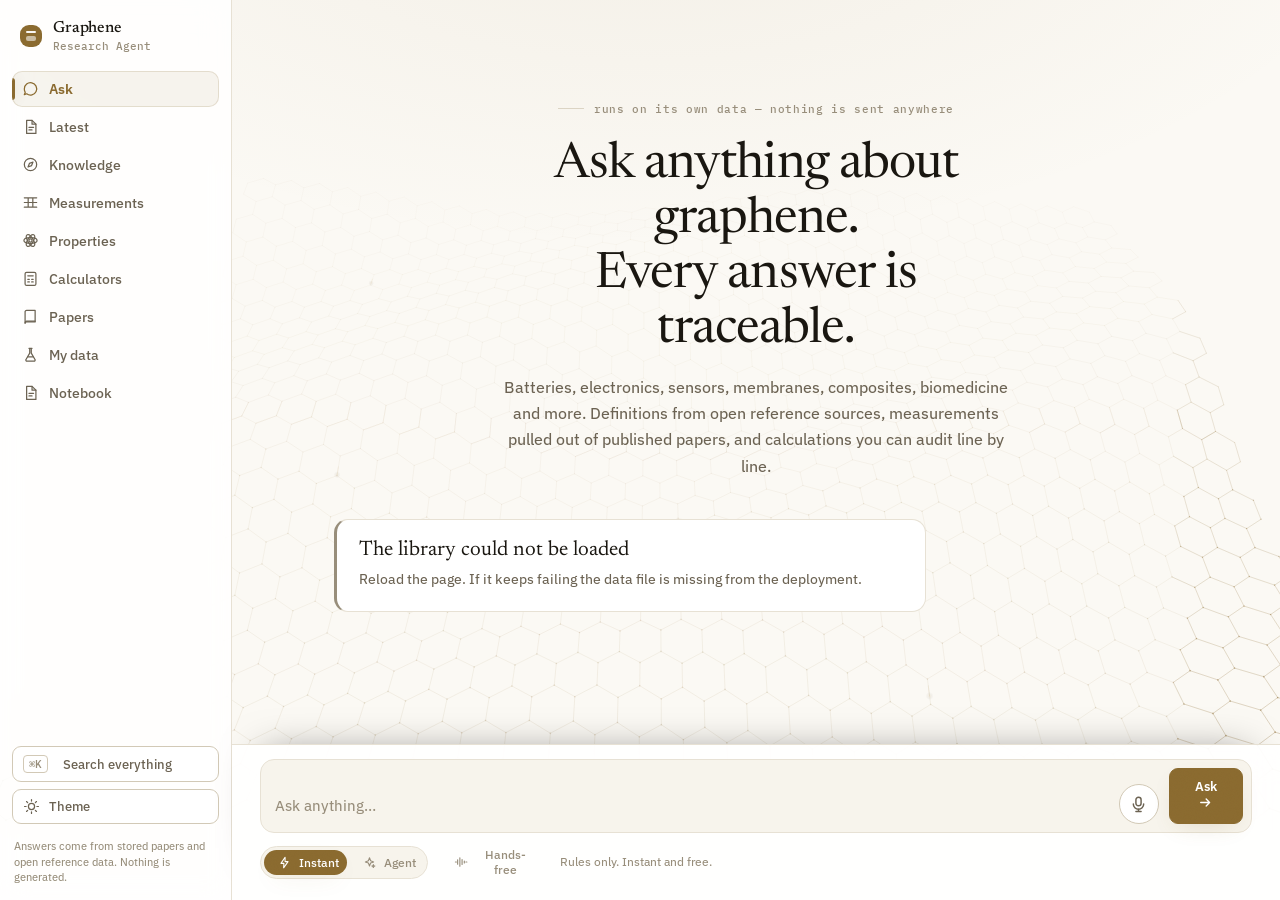
==== commit f5ea8e05: "Add hosted speech as a third engine, reached through this service The on-device engine is free and p" ====
--- a/web/index.html
+++ b/web/index.html
@@ -27,6 +27,7 @@
 <g id="i-spark"><path d="M11 3l1.9 5.1L18 10l-5.1 1.9L11 17l-1.9-5.1L4 10l5.1-1.9z"/><path d="M17.5 14.5l.7 1.8 1.8.7-1.8.7-.7 1.8-.7-1.8-1.8-.7 1.8-.7z"/></g>
 <g id="i-chev"><path d="M7 9l4 4 4-4"/></g>
 <g id="i-mic"><rect x="8" y="2.5" width="6" height="10" rx="3"/><path d="M5 10.5a6 6 0 0 0 12 0"/><path d="M11 16.5V19M8 19h6"/></g>
+<g id="i-cloud"><path d="M6.5 16.5a3.5 3.5 0 0 1-.3-7A5 5 0 0 1 16 9.3a3.1 3.1 0 0 1-.4 7.2z"/></g>
 <g id="i-menu"><path d="M3 6h16M3 11h16M3 16h16"/></g>
 <g id="i-find"><circle cx="10" cy="10" r="6"/><path d="M14.5 14.5 19 19"/></g>
 <g id="i-chip"><rect x="6" y="6" width="10" height="10" rx="2"/><path d="M9 3v3M13 3v3M9 16v3M13 16v3M3 9h3M3 13h3M16 9h3M16 13h3"/></g>
@@ -112,6 +113,9 @@
           <button type="button" class="mode talk" id="handsfree" aria-pressed="false"
             title="Keep listening, and answer out loud">
             <svg class="ic" viewBox="0 0 22 22"><use href="#i-wave"/></svg>Hands-free</button>
+          <button type="button" class="mode talk" id="servervoice" aria-pressed="false" hidden
+            title="Use the hosted recogniser; needs no download and is more accurate">
+            <svg class="ic" viewBox="0 0 22 22"><use href="#i-cloud"/></svg><span id="svlabel">Best accuracy</span></button>
           <button type="button" class="mode talk" id="localvoice" aria-pressed="false" hidden
             title="Run speech on this machine instead of the browser's service">
             <svg class="ic" viewBox="0 0 22 22"><use href="#i-chip"/></svg><span id="lvlabel">On-device</span></button>
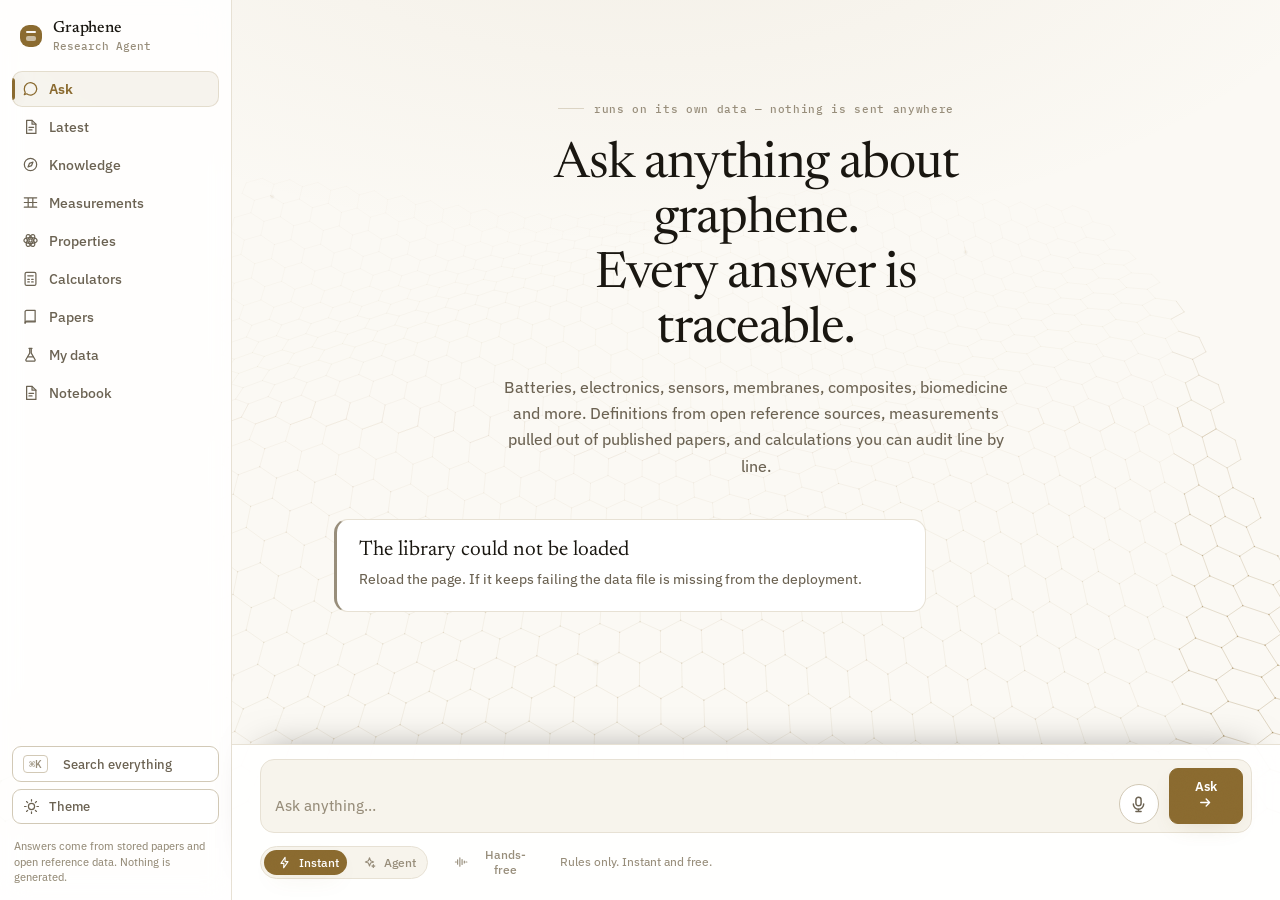
==== commit 3b3b212c: "Stop the showcase leading with the library's worst rows A full review of the running app, screen by " ====
--- a/web/index.html
+++ b/web/index.html
@@ -189,7 +189,8 @@
             <button type="button" class="mode" data-grid="table" role="radio" aria-checked="false">Table</button>
           </div>
           <select id="preset" aria-label="Saved views">
-            <option value="default">Verified, highest capacity first</option>
+            <option value="default">Verified, best recorded first</option>
+            <option value="biggest">Verified, highest capacity first</option>
             <option value="all">All measurements, including flagged</option>
             <option value="flagged">Flagged only</option>
             <option value="longlife">Long cycle life, 500+ cycles</option>
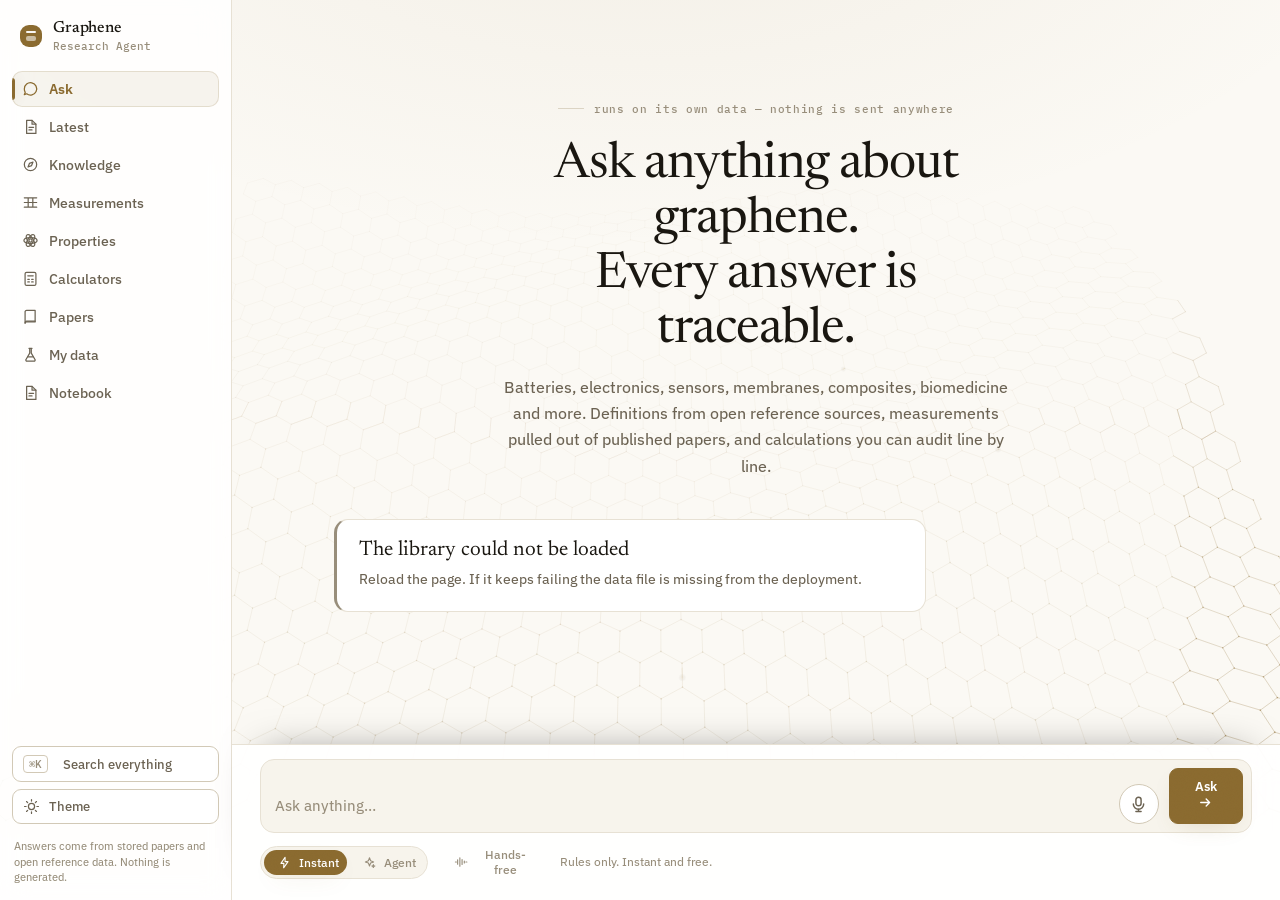
==== commit 95088069: "Put the measured accuracy on the screen Every research tool claims to be accurate. None of them says" ====
--- a/web/index.html
+++ b/web/index.html
@@ -81,6 +81,7 @@
            Definitions from open reference sources, measurements pulled out of
            published papers, and calculations you can audit line by line.</p>
       </div>
+      <div class="acc" id="acc" hidden></div>
       <div class="thread" id="thread"></div>
       <div class="chips" id="chips"></div>
     </div></div>
--- a/web/app.css
+++ b/web/app.css
@@ -1585,3 +1585,31 @@
   .bitem{padding:14px 15px;border-radius:12px}
   .bfig b{font-size:21px}
 }
+
+/* ── how much of this is right ──────────────────────────────
+   Every research tool claims to be accurate. This one says how accurate and
+   how it knows, on the screen, with the sample size beside the figure. It is
+   the one claim here that a reader can check without trusting anybody, so it
+   is given the weight of a statement rather than a footnote. */
+.acc{margin:26px auto 0;max-width:640px}
+.acc .accbar{display:flex;align-items:center;gap:12px;width:100%;cursor:pointer;
+  appearance:none;text-align:left;background:var(--surf);border:1px solid var(--line);
+  border-radius:14px;padding:13px 16px;box-shadow:var(--sh-1);transition:.18s var(--ease)}
+.acc .accbar:hover{border-color:var(--acc);box-shadow:var(--sh-2)}
+.acc .accnum{font:600 15px var(--sans);color:var(--ink);white-space:nowrap}
+.acc .acctext{font:450 12.5px var(--sans);color:var(--ink-2);line-height:1.45}
+.acc .accmore{margin-left:auto;font:500 12px var(--sans);color:var(--acc);white-space:nowrap}
+.acc .accpanel{margin-top:10px;background:var(--surf);border:1px solid var(--line);
+  border-radius:14px;padding:16px 18px;box-shadow:var(--sh-1)}
+.acc table{width:100%;border-collapse:collapse;font:450 12.5px var(--sans)}
+.acc th{text-align:left;font:600 11px var(--sans);color:var(--ink-3);
+  text-transform:uppercase;letter-spacing:.05em;padding:0 10px 7px 0}
+.acc td{padding:7px 10px 7px 0;border-top:1px solid var(--line);color:var(--ink-2)}
+.acc td.n{font:600 13px var(--mono);color:var(--ink);white-space:nowrap}
+.acc .accnote{margin-top:12px;font:450 12px var(--sans);color:var(--ink-3);line-height:1.55}
+@media (max-width:780px){
+  .acc{margin-top:18px}
+  .acc .accbar{flex-wrap:wrap;gap:6px}
+  .acc .accmore{margin-left:0;width:100%}
+  .acc th:nth-child(3),.acc td:nth-child(3){text-align:right}
+}
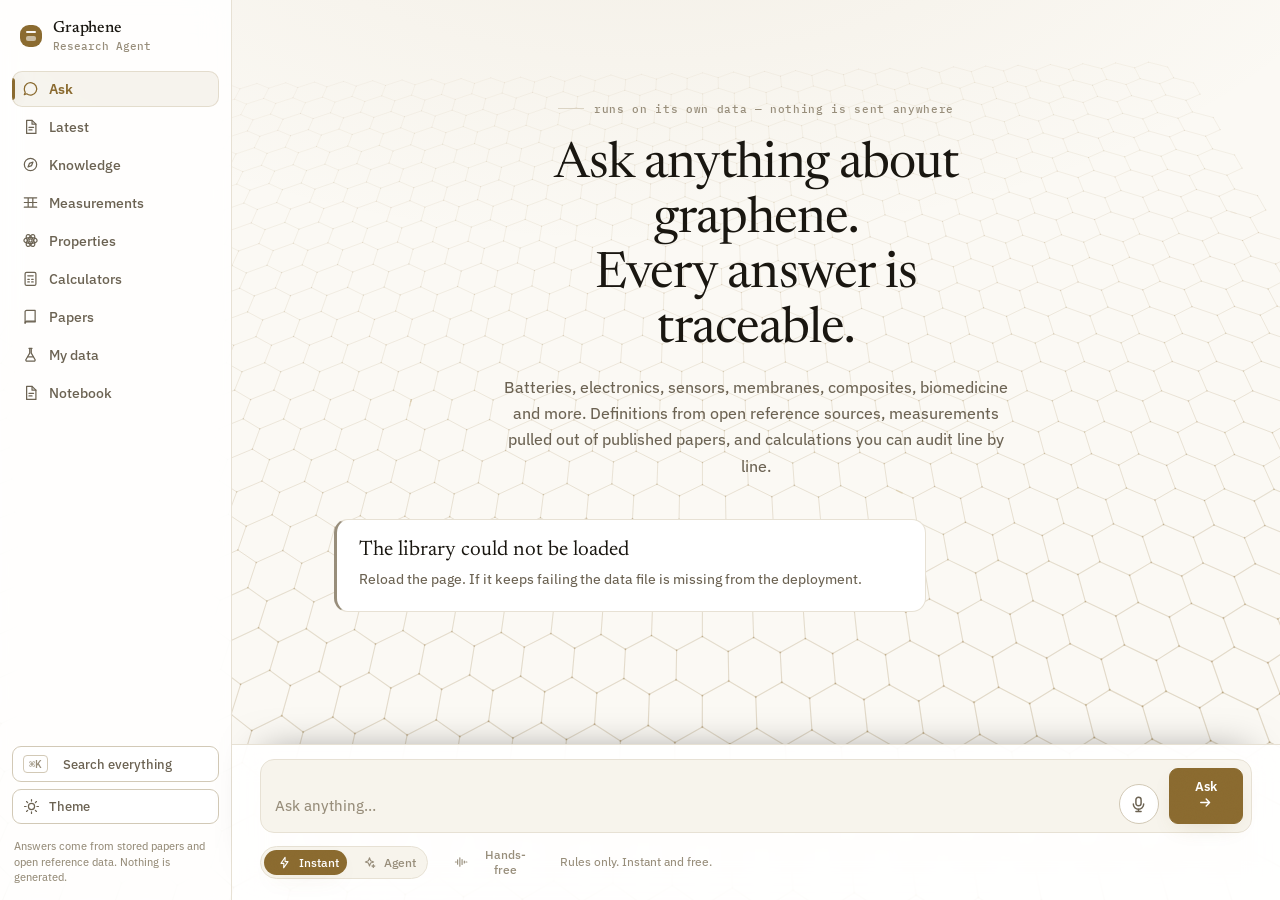
==== commit 8f621429: "Make the background cost almost nothing to look at The lattice redrew the whole sheet every frame: i" ====
--- a/web/index.html
+++ b/web/index.html
@@ -11,7 +11,7 @@
 <link rel="stylesheet" href="app.css">
 </head>
 <body>
-<canvas id="lattice" aria-hidden="true"></canvas>
+<div id="lattice" aria-hidden="true"></div>
 <a class="skip" href="#main">Skip to content</a>
 
 <svg style="display:none" aria-hidden="true"><defs>
--- a/web/app.css
+++ b/web/app.css
@@ -1040,7 +1040,22 @@
 }
 
 /* ═══════════════════ the sheet behind everything ═══════════════════ */
-#lattice{position:fixed;inset:0;z-index:0;pointer-events:none;opacity:1}
+/* The sheet of graphene behind the opening screen.
+   Two layers inside one wrapper: the sheet is painted once and the carriers
+   are redrawn, and the slow drift is a compositor animation on the wrapper
+   rather than arithmetic in a frame loop. Nothing here may animate anything
+   but transform and opacity. */
+#lattice{position:fixed;inset:0;z-index:0;pointer-events:none;overflow:hidden;
+  transform:translate3d(0,0,0);transition:transform 900ms cubic-bezier(.22,1,.36,1)}
+.lat-drift{position:absolute;inset:0;will-change:transform;
+  animation:lat-drift 96s cubic-bezier(.45,0,.55,1) infinite alternate}
+.lat-sheet,.lat-flow{position:absolute;display:block}
+@keyframes lat-drift{
+  from{transform:translate3d(-1.1%,-0.8%,0) scale(1.015)}
+  to  {transform:translate3d(1.1%,0.9%,0) scale(1.035)}}
+@media (prefers-reduced-motion:reduce){
+  .lat-drift{animation:none;transform:none}
+  .lat-flow{display:none}}
 .shell{position:relative;z-index:1}
 /* The sheet belongs behind the opening screen, where it is the subject. On a
    screen of data it is interference, so those are opaque. */
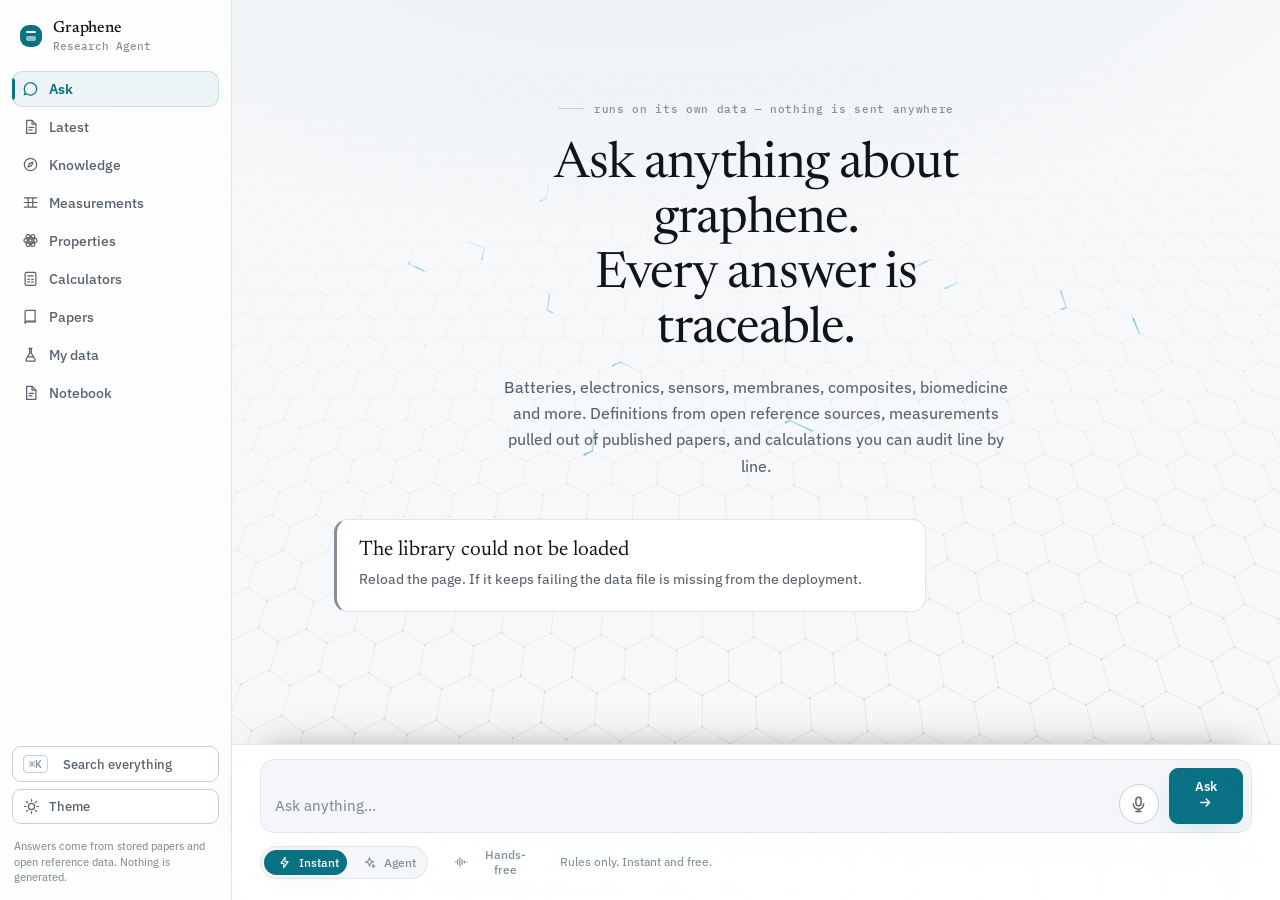
==== commit 007772f1: "A press opens a ring of charge On a phone there is no hover, so a control that does nothing when it " ====
--- a/web/index.html
+++ b/web/index.html
@@ -321,6 +321,7 @@
 </div>
 
 <script src="lattice.js"></script>
+<script src="ripple.js" defer></script>
 <script src="research-anim.js"></script>
 <script src="speech.js"></script>
 <script src="voice.js"></script>
--- a/web/app.css
+++ b/web/app.css
@@ -2,70 +2,84 @@
 
 :root{
   color-scheme:light;
-  /* Obsidian and champagne. Precision-instrument language rather than
-     software-product language: warm neutrals, one metallic accent, colour
-     reserved for state and data. Every pairing below clears WCAG AA. */
-  --bg:#FBF9F4; --bg-2:#F3F0E8;
-  --surf:#FFFFFF; --surf-2:#F7F4EC; --surf-3:#EEEAE0;
-  --ink:#191610; --ink-2:#6B6252; --ink-3:#978D7A;
-  --line:#E7E1D4; --line-2:#D2C9B6;
-  --acc:#8A6A2F; --acc-2:#8A6A2F; --acc-hi:#7A5C28; --acc-ink:#FFFFFF;
-  --acc-soft:rgba(138,106,47,.075); --acc-soft-2:rgba(138,106,47,.17);
-  --acc-glow:rgba(138,106,47,.22);
+  /* Graphite and conduction. Graphene is carbon: the interface is carbon
+     greys on cool paper, and the single accent is the colour of a carrier
+     moving through the sheet. Colour is reserved for state and for data;
+     nothing is tinted for decoration. Every pairing below was measured
+     against WCAG AA, not judged by eye. */
+  --bg:#F7F8FA; --bg-2:#EEF0F4;
+  --surf:#FFFFFF; --surf-2:#F4F6F9; --surf-3:#E8ECF1;
+  --ink:#10141A; --ink-2:#58616E; --ink-3:#848D9B;
+  --line:#E1E5EC; --line-2:#C8CFD9;
+  --acc:#097183; --acc-2:#097183; --acc-hi:#065C6B; --acc-ink:#FFFFFF;
+  --acc-fill:#097183; --acc-fill-ink:#FFFFFF; --acc-fill-hi:#065C6B;
+  --acc-soft:rgba(9,113,131,.07); --acc-soft-2:rgba(9,113,131,.16);
+  --acc-glow:rgba(9,113,131,.20);
   --acc-wash:var(--acc-soft); --acc-wash-2:var(--acc-soft-2);
-  --focus:#8A6A2F;
-  --flag:#A33A2E; --flag-wash:rgba(163,58,46,.07);
-  --good:#4A6B3F;
-  --lattice:rgba(138,106,47,.16);
-  /* The sheet behind the page. It has to be seen to be worth drawing:
-     the first version used 10% alpha and was invisible on every screen.
-     Depth keeps it out of the way, not faintness. */
-  --lattice-line:rgba(138,106,47,.42);
-  --lattice-node:rgba(138,106,47,.5);
-  --lattice-glow:#B08A3E;
+  --focus:#097183;
+  --flag:#B3261E; --flag-wash:rgba(179,38,30,.07);
+  --good:#1F6F4A;
+  --lattice:rgba(88,97,110,.14);
+  /* The sheet behind the page is carbon, and only the carriers are lit.
+     It has to be seen to be worth drawing: depth keeps it out of the way,
+     not faintness. */
+  --lattice-line:rgba(88,97,110,.16);
+  --lattice-node:rgba(88,97,110,.24);
+  --lattice-glow:#11A6C2;
   /* bare triples: the research sheet composes its own alphas */
-  --anim-lit:240,219,178; --anim-dark:92,66,22; --anim-edge:120,92,40;
-  --c1:#2a78d6; --c2:#eb6834; --c3:#1baf7a; --c0:#A79D8A;
-  --b1:#D9C089; --b2:#BE9E55; --b3:#8A6A2F; --b4:#5C451C;
-  --track:#EFEBE1;
+  --anim-lit:206,236,244; --anim-dark:10,24,30; --anim-edge:52,132,152;
+  --c1:#1E6FD9; --c2:#CC5A14; --c3:#0E8F79; --c0:#9AA3B1;
+  --b1:#C3DDE4; --b2:#8CBFCC; --b3:#4894A8; --b4:#0B6274;
+  --track:#E8ECF1;
   --grain:.028;
-  --sh-1:0 1px 2px rgba(25,22,16,.05);
-  --sh-2:0 1px 2px rgba(25,22,16,.05),0 10px 24px -10px rgba(25,22,16,.16);
-  --sh-3:0 2px 10px rgba(25,22,16,.08),0 30px 70px -18px rgba(25,22,16,.28);
+  --sh-1:0 1px 2px rgba(16,20,26,.05);
+  --sh-2:0 1px 2px rgba(16,20,26,.05),0 10px 24px -10px rgba(16,20,26,.16);
+  --sh-3:0 2px 10px rgba(16,20,26,.08),0 30px 70px -18px rgba(16,20,26,.28);
   --sh-acc:0 8px 24px -10px var(--acc-glow);
   --r-s:8px; --r-m:14px; --r-l:22px;
   --display:"Newsreader",Georgia,"Times New Roman",serif;
   --sans:"IBM Plex Sans",system-ui,-apple-system,"Segoe UI",sans-serif;
   --mono:"IBM Plex Mono",ui-monospace,"SF Mono",Menlo,monospace;
   --row:34px; --rail:244px;
-  --e-out:cubic-bezier(.16,1,.3,1);
-  --e-io:cubic-bezier(.65,0,.35,1);
-  --e-spring:cubic-bezier(.34,1.46,.54,1);
-  --t-fast:150ms; --t:300ms; --t-slow:520ms;
-  --ease:cubic-bezier(.16,1,.3,1);
+  /* One motion rule. Everything that moves uses one of three durations
+     and one of two curves, and moves only by transform and opacity -
+     the two things a screen can change without laying the page out or
+     repainting it. There were four curves and thirty-seven durations
+     here, and entrance animations that were still running two and a
+     half seconds after the screen appeared.
+       --t-fast  a state change you should barely notice
+       --t       the default: something arriving or leaving
+       --t-slow  a panel or a sheet, which is bigger and may travel
+     Staggers are capped: --stag per step, never more than --stag-n
+     steps, so a list of fifty cards costs the same as a list of six. */
+  --e-out:cubic-bezier(.2,.78,.26,1);
+  --e-io:cubic-bezier(.4,0,.6,1);
+  --t-fast:120ms; --t:160ms; --t-slow:200ms;
+  --stag:20ms; --stag-n:5;
   --safe-b:env(safe-area-inset-bottom,0px);
 }
 @media (prefers-color-scheme:dark){:root:not([data-theme="light"]){
   color-scheme:dark;
-  --bg:#07090D; --bg-2:#0A0D12;
-  --surf:#0E1218; --surf-2:#141922; --surf-3:#1C222C;
-  --ink:#EDEAE3; --ink-2:#A49C8C; --ink-3:#6F695C;
-  --line:#1A202A; --line-2:#2A323E;
-  --acc:#E8C27A; --acc-2:#E8C27A; --acc-hi:#F2D194; --acc-ink:#0B0E13;
-  --acc-soft:rgba(232,194,122,.10); --acc-soft-2:rgba(232,194,122,.21);
-  --acc-glow:rgba(232,194,122,.26);
+  --bg:#0A0C10; --bg-2:#0D1015;
+  --surf:#12161C; --surf-2:#181D25; --surf-3:#212832;
+  --ink:#E8EBF0; --ink-2:#99A2B0; --ink-3:#6A7381;
+  --line:#1D232C; --line-2:#2C343F;
+  --acc:#4FD3EC; --acc-2:#4FD3EC; --acc-hi:#7BE2F5; --acc-ink:#04141A;
+  --acc-fill:#17808F; --acc-fill-ink:#FFFFFF; --acc-fill-hi:#146F7D;
+  --acc-soft:rgba(79,211,236,.10); --acc-soft-2:rgba(79,211,236,.20);
+  --acc-glow:rgba(79,211,236,.24);
   --acc-wash:var(--acc-soft); --acc-wash-2:var(--acc-soft-2);
-  --focus:#E8C27A;
-  --flag:#F28B82; --flag-wash:rgba(242,139,130,.10);
-  --good:#9ED7A8;
-  --lattice:rgba(232,194,122,.13);
-  --lattice-line:rgba(232,194,122,.34);
-  --lattice-node:rgba(232,194,122,.46);
-  --lattice-glow:#E8C27A;
-  --anim-lit:250,224,164; --anim-dark:38,28,10; --anim-edge:226,186,116;
-  --c1:#6FA8F5; --c2:#F0905C; --c3:#5FCFB2; --c0:#5A5648;
-  --b1:#5C451C; --b2:#8A6A2F; --b3:#C2A05C; --b4:#E8C27A;
-  --track:#161B23;
+  --focus:#4FD3EC;
+  --flag:#FF8A80; --flag-wash:rgba(255,138,128,.10);
+  --good:#5FD39B;
+  --lattice:rgba(153,162,176,.12);
+  --lattice-line:rgba(153,162,176,.30);
+  --lattice-node:rgba(153,162,176,.40);
+  --lattice-glow:#4FD3EC;
+  --anim-lit:220,245,252; --anim-dark:8,18,24; --anim-edge:79,211,236;
+  --c1:#6FA8F5; --c2:#F0905C; --c3:#4FC9AE; --c0:#5A6472;
+  --b1:#0B4150; --b2:#12687C; --b3:#2E9FB8; --b4:#6BD8EE;
+  --track:#1A2028;
   --grain:.05;
   --sh-1:0 1px 2px rgba(0,0,0,.6);
   --sh-2:0 1px 2px rgba(0,0,0,.6),0 12px 30px -12px rgba(0,0,0,.85);
@@ -74,25 +88,26 @@
 }}
 :root[data-theme="dark"]{
   color-scheme:dark;
-  --bg:#07090D; --bg-2:#0A0D12;
-  --surf:#0E1218; --surf-2:#141922; --surf-3:#1C222C;
-  --ink:#EDEAE3; --ink-2:#A49C8C; --ink-3:#6F695C;
-  --line:#1A202A; --line-2:#2A323E;
-  --acc:#E8C27A; --acc-2:#E8C27A; --acc-hi:#F2D194; --acc-ink:#0B0E13;
-  --acc-soft:rgba(232,194,122,.10); --acc-soft-2:rgba(232,194,122,.21);
-  --acc-glow:rgba(232,194,122,.26);
+  --bg:#0A0C10; --bg-2:#0D1015;
+  --surf:#12161C; --surf-2:#181D25; --surf-3:#212832;
+  --ink:#E8EBF0; --ink-2:#99A2B0; --ink-3:#6A7381;
+  --line:#1D232C; --line-2:#2C343F;
+  --acc:#4FD3EC; --acc-2:#4FD3EC; --acc-hi:#7BE2F5; --acc-ink:#04141A;
+  --acc-fill:#17808F; --acc-fill-ink:#FFFFFF; --acc-fill-hi:#146F7D;
+  --acc-soft:rgba(79,211,236,.10); --acc-soft-2:rgba(79,211,236,.20);
+  --acc-glow:rgba(79,211,236,.24);
   --acc-wash:var(--acc-soft); --acc-wash-2:var(--acc-soft-2);
-  --focus:#E8C27A;
-  --flag:#F28B82; --flag-wash:rgba(242,139,130,.10);
-  --good:#9ED7A8;
-  --lattice:rgba(232,194,122,.13);
-  --lattice-line:rgba(232,194,122,.34);
-  --lattice-node:rgba(232,194,122,.46);
-  --lattice-glow:#E8C27A;
-  --anim-lit:250,224,164; --anim-dark:38,28,10; --anim-edge:226,186,116;
-  --c1:#6FA8F5; --c2:#F0905C; --c3:#5FCFB2; --c0:#5A5648;
-  --b1:#5C451C; --b2:#8A6A2F; --b3:#C2A05C; --b4:#E8C27A;
-  --track:#161B23;
+  --focus:#4FD3EC;
+  --flag:#FF8A80; --flag-wash:rgba(255,138,128,.10);
+  --good:#5FD39B;
+  --lattice:rgba(153,162,176,.12);
+  --lattice-line:rgba(153,162,176,.30);
+  --lattice-node:rgba(153,162,176,.40);
+  --lattice-glow:#4FD3EC;
+  --anim-lit:220,245,252; --anim-dark:8,18,24; --anim-edge:79,211,236;
+  --c1:#6FA8F5; --c2:#F0905C; --c3:#4FC9AE; --c0:#5A6472;
+  --b1:#0B4150; --b2:#12687C; --b3:#2E9FB8; --b4:#6BD8EE;
+  --track:#1A2028;
   --grain:.05;
   --sh-1:0 1px 2px rgba(0,0,0,.6);
   --sh-2:0 1px 2px rgba(0,0,0,.6),0 12px 30px -12px rgba(0,0,0,.85);
@@ -137,7 +152,7 @@
 .tabs{display:flex;gap:2px}
 .tab{appearance:none;background:none;border:0;cursor:pointer;position:relative;
   padding:8px 13px;border-radius:var(--r-s);color:var(--ink-2);
-  font:500 13px var(--sans);transition:color .15s,background .15s}
+  font:500 13px var(--sans);transition:color var(--t-fast),background var(--t-fast)}
 .tab:hover{color:var(--ink);background:var(--surf-2)}
 .tab[aria-selected="true"]{color:var(--ink);background:var(--acc-wash)}
 .tab[aria-selected="true"]::after{content:"";position:absolute;left:13px;right:13px;bottom:-1px;
@@ -148,7 +163,7 @@
 
 .btn{appearance:none;cursor:pointer;border:1px solid var(--line-2);background:var(--surf);
   color:var(--ink-2);border-radius:var(--r-s);padding:6px 11px;font:500 12.5px var(--sans);
-  transition:border-color .15s,color .15s,background .15s}
+  transition:border-color var(--t-fast),color var(--t-fast),background var(--t-fast)}
 .btn:hover{color:var(--ink);border-color:var(--ink-3)}
 .btn.icon{padding:6px 9px;line-height:1}
 .btn.pri{border:1px solid var(--ink);color:var(--acc-ink);background:var(--ink);
@@ -166,7 +181,7 @@
 input[type=search],input[type=text],input[type=number],select,textarea{
   width:100%;background:var(--surf-2);color:var(--ink);border:1px solid var(--line);
   border-radius:var(--r-s);padding:8px 10px;font:450 13px var(--sans);
-  transition:border-color .15s,background .15s}
+  transition:border-color var(--t-fast),background var(--t-fast)}
 input:focus,select:focus,textarea:focus{border-color:var(--acc);background:var(--surf)}
 input[type=number]{font-family:var(--mono)}
 
@@ -197,13 +212,13 @@
 .chips{display:flex;flex-wrap:wrap;gap:8px;justify-content:center;margin-top:30px}
 .chips button{appearance:none;cursor:pointer;background:var(--surf);border:1px solid var(--line);
   border-radius:999px;padding:8px 15px;font:450 12.5px var(--sans);color:var(--ink-2);
-  box-shadow:var(--sh-1);transition:.18s var(--ease);text-align:left}
+  box-shadow:var(--sh-1);transition:var(--t) var(--e-out);text-align:left}
 .chips button:hover{color:var(--ink);border-color:var(--acc);transform:translateY(-1px);
   box-shadow:var(--sh-2)}
 
 /* answer */
 .thread{display:grid;gap:40px}
-.turn{display:grid;gap:18px;animation:rise .4s var(--ease) both}
+.turn{display:grid;gap:18px;animation:rise var(--t-slow) var(--e-out) both}
 @keyframes rise{from{opacity:0;transform:translateY(10px)}}
 .q{display:flex;gap:12px;align-items:flex-start}
 .q .av{width:26px;height:26px;border-radius:8px;flex:0 0 26px;margin-top:1px;
@@ -219,7 +234,7 @@
 .trace-h .lnk{margin-left:auto;font-size:11.5px}
 .tr{display:grid;grid-template-columns:16px 1fr auto;gap:11px;align-items:center;
   padding:9px 14px;border-bottom:1px solid var(--line);font-size:12.5px;
-  animation:rise .3s var(--ease) both}
+  animation:rise var(--t) var(--e-out) both}
 .tr:last-child{border-bottom:0}
 .tr .d{width:6px;height:6px;border-radius:50%;background:var(--acc);justify-self:center}
 .tr .w{color:var(--ink-2)}
@@ -256,13 +271,13 @@
 
 .cite{appearance:none;border:0;cursor:pointer;background:var(--acc-wash);color:var(--acc);
   font:600 10px var(--mono);border-radius:4px;padding:2px 5px;margin:0 1px;vertical-align:1px;
-  transition:.15s}
-.cite:hover{background:var(--acc);color:var(--acc-ink)}
+  transition:var(--t-fast)}
+.cite:hover{background:var(--acc-fill);color:var(--acc-fill-ink)}
 
 .srcs{display:grid;gap:10px}
 .src{display:grid;grid-template-columns:26px 1fr;gap:13px;padding:15px 17px;cursor:pointer;
   background:var(--surf);border:1px solid var(--line);border-radius:var(--r-m);
-  transition:.18s var(--ease)}
+  transition:var(--t) var(--e-out)}
 .src:hover{border-color:var(--acc);transform:translateX(2px);box-shadow:var(--sh-2)}
 .src.flagged{border-left:2px solid var(--flag)}
 .src .n{font:600 11px var(--mono);color:var(--acc);background:var(--acc-wash);
@@ -294,7 +309,7 @@
 .composer .inner{max-width:1040px;margin:0 auto}
 .cbox{display:flex;gap:10px;align-items:flex-end;background:var(--surf-2);
   border:1px solid var(--line);border-radius:var(--r-m);padding:8px 8px 8px 14px;
-  transition:border-color .15s,box-shadow .15s}
+  transition:border-color var(--t-fast),box-shadow var(--t-fast)}
 .cbox:focus-within{border-color:var(--acc);box-shadow:0 0 0 3px var(--acc-wash)}
 .cbox textarea{flex:1 1 auto;border:0;background:none;padding:7px 0;resize:none;
   max-height:170px;font:450 15px/1.5 var(--sans)}
@@ -308,7 +323,7 @@
 .chart text{font:450 10.5px var(--mono);fill:var(--ink-3)}
 .chart text.lab{font-family:var(--sans);font-size:11px;fill:var(--ink-2)}
 .chart text.val{font-family:var(--mono);font-size:10.5px;fill:var(--ink-2);font-weight:500}
-.chart .bar{fill:var(--b3);transition:fill .15s}
+.chart .bar{fill:var(--b3);transition:fill var(--t-fast)}
 .chart .bar.q1{fill:var(--b1)} .chart .bar.q2{fill:var(--b2)}
 .chart .bar.q3{fill:var(--b3)} .chart .bar.q4{fill:var(--b4)}
 .chart g.it:hover .bar{fill:var(--acc)}
@@ -332,7 +347,7 @@
 .facet h3{font:600 11px var(--sans);color:var(--ink-3);margin:0 0 7px;letter-spacing:.03em}
 .fi{display:flex;align-items:center;gap:8px;width:100%;appearance:none;background:none;
   border:0;cursor:pointer;padding:4px 6px;border-radius:var(--r-s);color:var(--ink);
-  font:450 12.5px var(--sans);text-align:left;transition:.13s}
+  font:450 12.5px var(--sans);text-align:left;transition:var(--t-fast)}
 .fi:hover{background:var(--surf-2)}
 .fi[aria-pressed="true"]{background:var(--acc-wash);color:var(--acc);font-weight:500}
 .fi .n{margin-left:auto;font:450 11px var(--mono);color:var(--ink-3)}
@@ -361,7 +376,7 @@
 table.g thead th:hover{color:var(--ink)}
 table.g thead th[aria-sort]{color:var(--ink)}
 table.g thead th .ar{color:var(--acc);margin-left:4px}
-table.g tbody tr{height:var(--row);border-left:2px solid transparent;transition:background .12s}
+table.g tbody tr{height:var(--row);border-left:2px solid transparent;transition:background var(--t-fast)}
 table.g tbody tr:hover{background:var(--acc-wash)}
 table.g tbody tr.fl{border-left-color:var(--flag);background:var(--flag-wash)}
 table.g tbody tr.fl:hover{background:var(--acc-wash)}
@@ -381,7 +396,7 @@
 
 /* ── drawer ─────────────────────────────────────────────── */
 .bd{position:fixed;inset:0;background:rgba(7,9,16,.5);z-index:60;
-  animation:fade .2s var(--ease) both;backdrop-filter:blur(2px)}
+  animation:fade var(--t) var(--e-out) both}
 @keyframes fade{from{opacity:0}}
 .drawer{position:fixed;top:0;right:0;bottom:0;width:min(42vw,580px);z-index:61;
   background:var(--surf);border-left:1px solid var(--line);display:flex;flex-direction:column;
@@ -394,11 +409,12 @@
 .quote{font-size:15px;line-height:1.68;margin:12px 0 18px;padding:16px 18px;
   background:var(--surf-2);border-radius:var(--r-m);border-left:2px solid var(--acc)}
 .quote mark{background:none;color:var(--ink);font-family:var(--mono);font-weight:600;
-  padding:1px 4px;border-radius:3px;box-shadow:inset 0 -.62em 0 var(--acc-wash-2);
-  animation:lit .7s var(--ease) .15s both}
-@keyframes lit{0%{box-shadow:inset 0 -.62em 0 transparent}
-  45%{box-shadow:inset 0 -1.15em 0 var(--acc-wash-2)}
-  100%{box-shadow:inset 0 -.62em 0 var(--acc-wash-2)}}
+  padding:1px 4px;border-radius:3px;position:relative;isolation:isolate}
+.quote mark::before{content:"";position:absolute;left:0;right:0;bottom:0;height:.62em;
+  background:var(--acc-wash-2);border-radius:3px;z-index:-1;
+  transform:scaleX(0);transform-origin:left center;
+  animation:lit var(--t-slow) var(--e-out) var(--t-fast) both}
+@keyframes lit{to{transform:scaleX(1)}}
 .kv{display:grid;grid-template-columns:12em 1fr;gap:5px 14px;margin:12px 0}
 .kv dt{color:var(--ink-3);font-size:12.5px}
 .kv dd{margin:0;font:450 12.5px var(--mono)}
@@ -415,14 +431,14 @@
 .sub{color:var(--ink-2);font-size:13.5px;max-width:70ch;margin:0 0 24px}
 .calcs{display:grid;grid-template-columns:repeat(auto-fit,minmax(330px,1fr));gap:16px}
 .calc{background:var(--surf);border:1px solid var(--line);border-radius:var(--r-m);
-  padding:18px 20px;box-shadow:var(--sh-1);transition:.2s var(--ease)}
+  padding:18px 20px;box-shadow:var(--sh-1);transition:var(--t) var(--e-out)}
 .calc:hover{box-shadow:var(--sh-2)}
 .calc h3{font:500 17px var(--display);margin:0 0 3px;letter-spacing:-.005em}
 .calc .d{color:var(--ink-3);font-size:12.5px;margin-bottom:14px}
 .ci{display:flex;flex-wrap:wrap;gap:10px;align-items:flex-end}
 .ci .fld{width:142px;margin:0}
 .co{margin-top:15px;padding-top:14px;border-top:1px solid var(--line);display:none}
-.co.on{display:block;animation:rise .3s var(--ease) both}
+.co.on{display:block;animation:rise var(--t) var(--e-out) both}
 .co .f{font:450 12px var(--mono);color:var(--ink-3);background:var(--surf-2);
   padding:8px 11px;border-radius:var(--r-s);margin-bottom:10px}
 .co .r{font:600 28px var(--mono);letter-spacing:-.025em}
@@ -439,7 +455,7 @@
 /* ── palette ────────────────────────────────────────────── */
 .pal{position:fixed;top:13vh;left:50%;transform:translateX(-50%);width:min(640px,92vw);z-index:71;
   background:var(--surf);border:1px solid var(--line-2);border-radius:var(--r-l);
-  box-shadow:var(--sh-3);overflow:hidden;animation:rise .22s var(--ease) both}
+  box-shadow:var(--sh-3);overflow:hidden;animation:rise var(--t) var(--e-out) both}
 .pal input{border:0;border-bottom:1px solid var(--line);border-radius:0;padding:15px 18px;
   font-size:15px;background:var(--surf)}
 .pal ul{list-style:none;margin:0;padding:6px;max-height:52vh;overflow-y:auto}
@@ -491,7 +507,7 @@
 .sitem{display:flex;align-items:center;gap:10px;width:100%;appearance:none;border:0;
   cursor:pointer;background:none;color:var(--ink-2);font:500 13.5px var(--sans);
   padding:9px 10px;border-radius:8px;text-align:left;position:relative;
-  transition:background .14s,color .14s}
+  transition:background var(--t-fast),color var(--t-fast)}
 .sitem:hover{background:var(--surf-2);color:var(--ink)}
 .sitem[aria-selected="true"]{background:var(--acc-wash);color:var(--acc);font-weight:600}
 .sitem[aria-selected="true"]::before{content:"";position:absolute;left:-12px;top:7px;bottom:7px;
@@ -514,10 +530,10 @@
 .exfilters{display:flex;flex-wrap:wrap;gap:7px;margin-bottom:22px}
 .exfilters button{appearance:none;cursor:pointer;background:var(--surf);
   border:1px solid var(--line);border-radius:999px;padding:6px 14px;
-  font:500 12px var(--sans);color:var(--ink-2);transition:.15s}
+  font:500 12px var(--sans);color:var(--ink-2);transition:var(--t-fast)}
 .exfilters button:hover{color:var(--ink);border-color:var(--ink-3)}
-.exfilters button[aria-pressed="true"]{background:var(--acc);border-color:var(--acc);
-  color:var(--acc-ink)}
+.exfilters button[aria-pressed="true"]{background:var(--acc-fill);border-color:var(--acc-fill);
+  color:var(--acc-fill-ink)}
 .exgroup{margin-bottom:32px}
 .exgroup h3{font:600 12px var(--sans);color:var(--ink-3);letter-spacing:.04em;
   margin:0 0 12px;padding-bottom:8px;border-bottom:1px solid var(--line)}
@@ -525,7 +541,7 @@
 .excards{display:grid;grid-template-columns:repeat(auto-fill,minmax(258px,1fr));gap:12px}
 .excard{background:var(--surf);border:1px solid var(--line);border-radius:var(--r-m);
   padding:15px 17px;cursor:pointer;box-shadow:var(--sh-1);text-align:left;
-  appearance:none;font:inherit;color:inherit;transition:.2s var(--ease);position:relative;
+  appearance:none;font:inherit;color:inherit;transition:var(--t) var(--e-out);position:relative;
   overflow:hidden}
 .excard::after{content:"";position:absolute;inset:0 0 auto 0;height:1.5px;
   background:var(--ink);transform:scaleX(0);transform-origin:left;
@@ -557,7 +573,7 @@
 .crel button:hover{color:var(--acc);border-color:var(--acc)}
 .cpaper{display:block;width:100%;text-align:left;appearance:none;cursor:pointer;
   background:var(--surf);border:1px solid var(--line);border-radius:var(--r-m);
-  padding:13px 16px;margin-bottom:9px;transition:.16s var(--ease);font:inherit;color:inherit}
+  padding:13px 16px;margin-bottom:9px;transition:var(--t) var(--e-out);font:inherit;color:inherit}
 .cpaper:hover{border-color:var(--acc);transform:translateX(2px)}
 .cpaper b{display:block;font:500 13.5px var(--sans);line-height:1.45}
 .cpaper span{display:block;font:450 11.5px var(--mono);color:var(--ink-3);margin-top:4px}
@@ -625,10 +641,10 @@
     background:var(--surf);border-right:1px solid var(--line);border-bottom:0;
     overflow-y:auto;overscroll-behavior:contain;
     transform:translateX(-102%);visibility:hidden;
-    transition:transform 260ms var(--e-out),visibility 0s linear 260ms;
+    transition:transform var(--t-slow) var(--e-out),visibility 0s linear var(--t-slow);
     box-shadow:none}
   html.drawer-open .side{transform:none;visibility:visible;
-    transition:transform 260ms var(--e-out),visibility 0s;
+    transition:transform var(--t-slow) var(--e-out),visibility 0s;
     box-shadow:0 0 0 100vmax rgba(0,0,0,.01),12px 0 40px rgba(0,0,0,.18)}
   .sbrand{display:flex;justify-content:flex-start;padding:2px 6px 14px}
   .sname{display:block}
@@ -642,7 +658,7 @@
   .kbd{display:none}
 
   .scrim{display:block;position:fixed;inset:0;z-index:70;background:rgba(10,10,12,.44);
-    opacity:0;transition:opacity 220ms var(--e-out);-webkit-tap-highlight-color:transparent}
+    opacity:0;transition:opacity var(--t) var(--e-out);-webkit-tap-highlight-color:transparent}
   html.drawer-open .scrim{opacity:1}
 
   .ctitle{font-size:26px}.excards{grid-template-columns:1fr}
@@ -667,7 +683,8 @@
     border:1px solid var(--line);background:var(--surf);color:var(--ink);
     box-shadow:none}
   body.vsheet-open .voicectl .mode[aria-pressed="true"]{
-    background:var(--acc);border-color:var(--acc);color:var(--on-acc,#fff)}
+    background:var(--acc-fill);border-color:var(--acc-fill);
+    color:var(--acc-fill-ink)}
   body.vsheet-open .voicectl .mode[disabled]{opacity:.55}
   body.vsheet-open .voicectl .mode::after{content:attr(data-state);margin-left:auto;
     font:450 12px var(--mono);color:var(--ink-3)}
@@ -682,11 +699,11 @@
 /* The sheet the voice settings live in on a phone. */
 .vsheet{position:fixed;inset:0;z-index:90;display:grid;align-items:end}
 .vsheet::before{content:"";position:absolute;inset:0;background:rgba(10,10,12,.44);
-  animation:fade-in 200ms var(--e-out) both}
+  animation:fade-in var(--t) var(--e-out) both}
 .vsheet-in{position:relative;background:var(--surf);
   border-radius:18px 18px 0 0;border-top:1px solid var(--line);
   padding:10px 16px calc(16px + env(safe-area-inset-bottom,0px));
-  animation:sheet-up 260ms var(--e-out) both;max-height:76vh;overflow-y:auto}
+  animation:sheet-up var(--t) var(--e-out) both;max-height:76vh;overflow-y:auto}
 @keyframes sheet-up{from{transform:translateY(100%)}}
 @keyframes fade-in{from{opacity:0}}
 .vgrab{width:38px;height:4px;border-radius:999px;background:var(--line);margin:0 auto 12px}
@@ -710,43 +727,53 @@
 
 /* --- staggered reveal: set --i on the element ------------------------- */
 .rise{animation:rise-in var(--t-slow) var(--e-out) both;
-  animation-delay:calc(var(--i,0) * 55ms)}
+  animation-delay:calc(min(var(--i,0), var(--stag-n)) * var(--stag))}
 @keyframes rise-in{from{opacity:0;transform:translateY(12px)}}
 
-.excards .excard{animation:rise-in 420ms var(--e-out) both;
-  animation-delay:calc(var(--i,0) * 26ms)}
-.srcs .src{animation:rise-in 420ms var(--e-out) both;
-  animation-delay:calc(var(--i,0) * 50ms)}
-.statstrip .stat{animation:rise-in 520ms var(--e-out) both;
-  animation-delay:calc(var(--i,0) * 70ms)}
-.chips button{animation:rise-in 420ms var(--e-out) both;
-  animation-delay:calc(140ms + var(--i,0) * 40ms)}
-.tr{animation:step-in 300ms var(--e-out) both}
+.excards .excard{animation:rise-in var(--t-slow) var(--e-out) both;
+  animation-delay:calc(min(var(--i,0), var(--stag-n)) * var(--stag))}
+.srcs .src{animation:rise-in var(--t-slow) var(--e-out) both;
+  animation-delay:calc(min(var(--i,0), var(--stag-n)) * var(--stag))}
+.statstrip .stat{animation:rise-in var(--t-slow) var(--e-out) both;
+  animation-delay:calc(min(var(--i,0), var(--stag-n)) * var(--stag))}
+.chips button{animation:rise-in var(--t-slow) var(--e-out) both;
+  animation-delay:calc(min(var(--i,0), var(--stag-n)) * var(--stag))}
+.tr{animation:step-in var(--t) var(--e-out) both}
 @keyframes step-in{from{opacity:0;transform:translateX(-6px)}}
 
 /* --- the answer composes itself, block by block ----------------------- */
-.out > *{animation:rise-in 480ms var(--e-out) both}
-.out > *:nth-child(1){animation-delay:40ms}
-.out > *:nth-child(2){animation-delay:110ms}
-.out > *:nth-child(3){animation-delay:180ms}
-.out > *:nth-child(4){animation-delay:250ms}
-.out > *:nth-child(n+5){animation-delay:310ms}
+.out > *{animation:rise-in var(--t-slow) var(--e-out) both}
+.out > *:nth-child(1){animation-delay:0ms}
+.out > *:nth-child(2){animation-delay:var(--stag)}
+.out > *:nth-child(3){animation-delay:calc(var(--stag) * 2)}
+.out > *:nth-child(4){animation-delay:calc(var(--stag) * 3)}
+.out > *:nth-child(n+5){animation-delay:calc(var(--stag) * 4)}
 
 /* --- overlays: they open and they close ------------------------------- */
 .bd{animation:fade-in var(--t) var(--e-out) both}
-.bd.closing{animation:fade-out 190ms var(--e-io) both}
+.bd.closing{animation:fade-out var(--t) var(--e-io) both}
 @keyframes fade-in{from{opacity:0}}
 @keyframes fade-out{to{opacity:0}}
 
-.drawer{animation:drawer-in 380ms var(--e-out) both}
-.drawer.closing{animation:drawer-out 230ms var(--e-io) both}
+.drawer{animation:drawer-in var(--t-slow) var(--e-out) both}
+.drawer.closing{animation:drawer-out var(--t) var(--e-io) both}
 @keyframes drawer-in{from{transform:translateX(100%)}}
 @keyframes drawer-out{to{transform:translateX(100%)}}
 
-.pal{animation:pal-in 300ms var(--e-spring) both}
-.pal.closing{animation:pal-out 170ms var(--e-io) both}
+.pal{animation:pal-in var(--t) var(--e-out) both}
+.pal.closing{animation:pal-out var(--t) var(--e-io) both}
 @keyframes pal-in{from{opacity:0;transform:translateX(-50%) translateY(-10px) scale(.975)}}
 @keyframes pal-out{to{opacity:0;transform:translateX(-50%) translateY(-6px) scale(.985)}}
+
+/* --- the press ---------------------------------------------------------
+   A ring of charge opening from where the finger landed. Placed and sized
+   by web/ripple.js, which only ever sets left, top, width and height; the
+   movement is entirely here, and it is transform and opacity. */
+.rip{position:absolute;border-radius:50%;pointer-events:none;z-index:0;
+  border:1.5px solid var(--acc);
+  transform:translate(-50%,-50%) scale(0);opacity:.55;
+  animation:rip var(--t-slow) var(--e-out) forwards}
+@keyframes rip{to{transform:translate(-50%,-50%) scale(1);opacity:0}}
 
 /* --- touch targets ----------------------------------------------------- */
 .btn,.lnk,.sitem,.fi,.excard,.src,.cpaper,.crel button,.chips button,
@@ -759,9 +786,9 @@
 .btn:active,.chips button:active,.excard:active,.crel button:active{transform:scale(.985)}
 .excard:hover,.calc:hover{transform:translateY(-3px)}
 .src:hover,.cpaper:hover{transform:translateX(3px)}
-.sitem .ic{transition:transform var(--t) var(--e-spring)}
+.sitem .ic{transition:transform var(--t) var(--e-out)}
 .sitem:hover .ic{transform:translateX(2px)}
-.btn.pri .ic{transition:transform var(--t) var(--e-spring)}
+.btn.pri .ic{transition:transform var(--t) var(--e-out)}
 .btn.pri:hover .ic{transform:translateX(3px)}
 
 :focus-visible{outline:2px solid var(--focus);outline-offset:3px;
@@ -769,28 +796,32 @@
 
 /* --- charts draw themselves ------------------------------------------- */
 .chart .bar{transform-box:fill-box;transform-origin:bottom;
-  animation:bar-grow 620ms var(--e-out) both;
-  animation-delay:calc(var(--i,0) * 18ms)}
+  animation:bar-grow var(--t-slow) var(--e-out) both;
+  animation-delay:calc(min(var(--i,0), var(--stag-n)) * var(--stag))}
 @keyframes bar-grow{from{transform:scaleY(0)}}
 .chart.h .bar{transform-origin:left;animation-name:bar-grow-x}
 @keyframes bar-grow-x{from{transform:scaleX(0)}}
 .chart path[data-draw]{stroke-dasharray:var(--len);stroke-dashoffset:var(--len);
-  animation:draw 900ms var(--e-out) 120ms both}
+  animation:draw var(--t-slow) var(--e-out) var(--t-fast) both}
 @keyframes draw{to{stroke-dashoffset:0}}
-.chart circle{animation:pop 380ms var(--e-spring) both;
-  animation-delay:calc(420ms + var(--i,0) * 45ms)}
+.chart circle{animation:pop var(--t-slow) var(--e-out) both;
+  animation-delay:calc(min(var(--i,0), var(--stag-n)) * var(--stag))}
 @keyframes pop{from{transform:scale(0);opacity:0}}
-.chart .med,.chart .medlab{animation:fade-in 500ms var(--e-out) 560ms both}
-.ctip{animation:fade-in 110ms var(--e-out) both}
+.chart .med,.chart .medlab{animation:fade-in var(--t-slow) var(--e-out) var(--t-slow) both}
+.ctip{animation:fade-in var(--t-fast) var(--e-out) both}
 
 /* --- the number settles --------------------------------------------- */
-.headline .big{animation:big-in 560ms var(--e-out) both}
-@keyframes big-in{from{opacity:0;transform:translateY(8px);letter-spacing:.02em}}
+.headline .big{animation:big-in var(--t-slow) var(--e-out) both}
+@keyframes big-in{from{opacity:0;transform:translateY(8px)}}
 
 /* --- the quoted digits light up last --------------------------------- */
-.src .qt mark{animation:mark-in 520ms var(--e-out) both;
-  animation-delay:calc(260ms + var(--i,0) * 50ms)}
-@keyframes mark-in{from{background:transparent}}
+.src .qt mark{position:relative;isolation:isolate;background:none}
+.src .qt mark::before{content:"";position:absolute;inset:0;border-radius:3px;
+  background:var(--acc-wash-2);z-index:-1;
+  transform:scaleX(0);transform-origin:left center;
+  animation:mark-in var(--t-slow) var(--e-out) both;
+  animation-delay:calc(min(var(--i,0), var(--stag-n)) * var(--stag))}
+@keyframes mark-in{to{transform:scaleX(1)}}
 
 /* --- composer --------------------------------------------------------- */
 .cbox{transition:border-color var(--t) var(--e-out),box-shadow var(--t) var(--e-out),
@@ -802,6 +833,10 @@
     scroll-behavior:auto!important}
   .chart .bar,.chart circle{transform:none!important}
   .chart path[data-draw]{stroke-dashoffset:0!important}
+  /* Anything that starts folded and is unfolded by an animation has to be
+     put back by hand here, or switching motion off hides it for good. */
+  .quote mark::before,.src .qt mark::before,
+  html.booting .hero .badge i{transform:scaleX(1)!important}
 }
 
 /* The opening screen centres itself; once a conversation starts it anchors to
@@ -819,6 +854,10 @@
 .headline .big.txt{font:400 42px/1.08 var(--display);letter-spacing:-.018em;
   display:block}
 @media(max-width:780px){.headline .big.txt{font-size:30px}}
+@media(max-width:780px){
+  .side,.composer{background:var(--surf);
+    backdrop-filter:none;-webkit-backdrop-filter:none}
+}
 
 /* The composer frame is the focus indicator; a second ring inside it is noise.
    The frame change is deliberate and clearly visible, so this costs nothing
@@ -857,7 +896,8 @@
   radial-gradient(900px 480px at 50% -14%,var(--acc-soft),transparent 72%),
   var(--bg)}
 
-/* Glass on the two surfaces that float above content. */
+/* Glass on the two surfaces that float above content - on a desktop.
+   On a phone they go opaque; see the breakpoint below. */
 .side{background:color-mix(in srgb,var(--surf) 86%,transparent);
   backdrop-filter:saturate(1.4) blur(14px);
   -webkit-backdrop-filter:saturate(1.4) blur(14px)}
@@ -865,14 +905,13 @@
   backdrop-filter:saturate(1.4) blur(16px);
   -webkit-backdrop-filter:saturate(1.4) blur(16px);
   border-top:1px solid var(--line);box-shadow:0 -20px 40px -32px rgba(0,0,0,.5)}
-table.g thead th{background:color-mix(in srgb,var(--surf) 92%,transparent);
-  backdrop-filter:blur(8px);-webkit-backdrop-filter:blur(8px)}
+table.g thead th{background:var(--surf)}
 
 /* ── the mark ─────────────────────────────────────────────── */
-.mark{background:var(--acc);box-shadow:var(--sh-acc);border-radius:9px;
-  transition:transform var(--t) var(--e-spring),box-shadow var(--t) var(--e-out)}
-.mark::after{background:var(--acc-ink);opacity:.95}
-.mark::before{background:var(--acc-ink);opacity:.55}
+.mark{background:var(--acc-fill);box-shadow:var(--sh-acc);border-radius:9px;
+  transition:transform var(--t) var(--e-out),box-shadow var(--t) var(--e-out)}
+.mark::after{background:var(--acc-fill-ink);opacity:.95}
+.mark::before{background:var(--acc-fill-ink);opacity:.55}
 .sbrand:hover .mark{transform:rotate(-6deg) scale(1.06)}
 
 /* ── navigation ───────────────────────────────────────────── */
@@ -889,16 +928,11 @@
 /* ── buttons ──────────────────────────────────────────────── */
 .btn{border-radius:9px}
 .btn:hover{border-color:var(--acc);color:var(--acc);background:var(--acc-soft)}
-.btn.pri{background:var(--acc);border-color:var(--acc);color:var(--acc-ink);
+.btn.pri{background:var(--acc-fill);border-color:var(--acc-fill);color:var(--acc-fill-ink);
   box-shadow:var(--sh-acc);position:relative;overflow:hidden;font-weight:600}
-.btn.pri::after{content:"";position:absolute;inset:0;
-  background:linear-gradient(100deg,transparent 35%,
-    color-mix(in srgb,var(--acc-ink) 26%,transparent) 50%,transparent 65%);
-  transform:translateX(-120%);transition:transform 620ms var(--e-out)}
-.btn.pri:hover{background:var(--acc-hi);border-color:var(--acc-hi);
-  color:var(--acc-ink);transform:translateY(-1px);
+.btn.pri:hover{background:var(--acc-fill-hi);border-color:var(--acc);
+  color:var(--acc-fill-ink);transform:translateY(-1px);
   box-shadow:0 10px 26px -8px var(--acc-glow)}
-.btn.pri:hover::after{transform:translateX(120%)}
 .btn.pri:active{transform:translateY(0) scale(.985)}
 
 /* ── links that underline themselves ──────────────────────── */
@@ -945,8 +979,8 @@
   color:var(--ink)}
 .cite,.src .n{border-radius:6px}
 .fi[aria-pressed="true"]{background:var(--acc-soft);color:var(--acc)}
-.exfilters button[aria-pressed="true"]{background:var(--acc);border-color:var(--acc);
-  color:var(--acc-ink);box-shadow:var(--sh-acc)}
+.exfilters button[aria-pressed="true"]{background:var(--acc-fill);border-color:var(--acc-fill);
+  color:var(--acc-fill-ink);box-shadow:var(--sh-acc)}
 .chips button:hover{border-color:var(--acc);color:var(--acc);
   box-shadow:var(--sh-1);background:var(--acc-soft)}
 .crel button:hover{background:var(--acc-soft)}
@@ -966,7 +1000,7 @@
 
 /* Switching theme should feel like a dimmer, not a light switch. */
 html.theming,html.theming *,html.theming *::before,html.theming *::after{
-  transition:background-color 420ms var(--e-out),
+  transition:background-color var(--t-slow) var(--e-out),
              border-color 420ms var(--e-out),
              color 420ms var(--e-out),
              box-shadow 420ms var(--e-out),
@@ -993,11 +1027,11 @@
 .excard:active{transform:translateY(-1px) scale(.995)}
 
 /* Icons lead the eye in the direction the control goes. */
-.cback .ic{transition:transform var(--t) var(--e-spring)}
+.cback .ic{transition:transform var(--t) var(--e-out)}
 .cback:hover .ic{transform:translateX(-3px)}
 .btn.icon:hover{transform:rotate(90deg)}
 #theme:hover .ic{transform:rotate(45deg)}
-#theme .ic{transition:transform var(--t-slow) var(--e-spring)}
+#theme .ic{transition:transform var(--t-slow) var(--e-out)}
 
 /* The trace collapses rather than disappearing. */
 .tl{overflow:hidden;transition:max-height var(--t-slow) var(--e-io),
@@ -1005,7 +1039,7 @@
 .tl[hidden]{display:block!important;max-height:0;opacity:0}
 
 /* Tooltips arrive with a little spring. */
-.ctip{animation:tip-in 180ms var(--e-spring) both;border-radius:8px}
+.ctip{animation:tip-in var(--t) var(--e-out) both;border-radius:8px}
 @keyframes tip-in{from{opacity:0;transform:translateY(5px) scale(.96)}}
 
 /* Table rows warm up under the pointer. */
@@ -1019,19 +1053,19 @@
 .fi:hover .n{color:var(--acc)}
 
 /* Everything that enters a scroll container does so from slightly below. */
-.exgroup{animation:rise-in 520ms var(--e-out) both;
-  animation-delay:calc(var(--g,0) * 90ms)}
-.cgroup{animation:rise-in 520ms var(--e-out) both;
-  animation-delay:calc(var(--g,0) * 90ms)}
-.calcs .calc{animation:rise-in 440ms var(--e-out) both;
-  animation-delay:calc(var(--i,0) * 32ms)}
-.cpage > *{animation:rise-in 480ms var(--e-out) both}
-.cpage > *:nth-child(1){animation-delay:20ms}
-.cpage > *:nth-child(2){animation-delay:70ms}
-.cpage > *:nth-child(3){animation-delay:120ms}
-.cpage > *:nth-child(4){animation-delay:170ms}
-.cpage > *:nth-child(n+5){animation-delay:220ms}
-.kv dd,.kv dt{animation:fade-in 420ms var(--e-out) both}
+.exgroup{animation:rise-in var(--t-slow) var(--e-out) both;
+  animation-delay:calc(min(var(--g,0), var(--stag-n)) * var(--stag))}
+.cgroup{animation:rise-in var(--t-slow) var(--e-out) both;
+  animation-delay:calc(min(var(--g,0), var(--stag-n)) * var(--stag))}
+.calcs .calc{animation:rise-in var(--t-slow) var(--e-out) both;
+  animation-delay:calc(min(var(--i,0), var(--stag-n)) * var(--stag))}
+.cpage > *{animation:rise-in var(--t-slow) var(--e-out) both}
+.cpage > *:nth-child(1){animation-delay:var(--t-fast)}
+.cpage > *:nth-child(2){animation-delay:var(--t-fast)}
+.cpage > *:nth-child(3){animation-delay:var(--t-fast)}
+.cpage > *:nth-child(4){animation-delay:var(--t)}
+.cpage > *:nth-child(n+5){animation-delay:var(--t)}
+.kv dd,.kv dt{animation:fade-in var(--t-slow) var(--e-out) both}
 
 @media(prefers-reduced-motion:reduce){
   html.theming,html.theming *{transition:none!important}
@@ -1046,7 +1080,7 @@
    rather than arithmetic in a frame loop. Nothing here may animate anything
    but transform and opacity. */
 #lattice{position:fixed;inset:0;z-index:0;pointer-events:none;overflow:hidden;
-  transform:translate3d(0,0,0);transition:transform 900ms cubic-bezier(.22,1,.36,1)}
+  transform:translate3d(0,0,0);transition:transform var(--t-slow) cubic-bezier(.22,1,.36,1)}
 .lat-drift{position:absolute;inset:0;will-change:transform;
   animation:lat-drift 96s cubic-bezier(.45,0,.55,1) infinite alternate}
 .lat-sheet,.lat-flow{position:absolute;display:block}
@@ -1075,7 +1109,7 @@
   transition:background var(--t) var(--e-out),color var(--t) var(--e-out)}
 .mode .ic{width:13px;height:13px;stroke-width:1.8}
 .mode:hover{color:var(--ink-2)}
-.mode[aria-checked="true"]{background:var(--acc);color:var(--acc-ink);
+.mode[aria-checked="true"]{background:var(--acc-fill);color:var(--acc-fill-ink);
   box-shadow:var(--sh-acc)}
 .chint{display:flex;align-items:center;gap:12px;flex-wrap:wrap}
 .hintline{transition:opacity var(--t) var(--e-out)}
@@ -1096,7 +1130,7 @@
 @keyframes beat{0%,100%{opacity:1;transform:scale(1)}50%{opacity:.35;transform:scale(.72)}}
 .step2{display:grid;grid-template-columns:14px 1fr auto;gap:10px;align-items:baseline;
   padding:7px 0;border-top:1px solid var(--line);font-size:12.5px;color:var(--ink-2);
-  animation:step-in 320ms var(--e-out) both}
+  animation:step-in var(--t-slow) var(--e-out) both}
 .step2:first-child{border-top:0}
 .step2 b{color:var(--ink);font:500 12px var(--mono)}
 .step2 .r{font:450 11.5px var(--mono);color:var(--ink-3);white-space:nowrap}
@@ -1129,7 +1163,7 @@
 .disclose summary .ic{width:14px;height:14px;margin-left:auto;
   transition:transform var(--t) var(--e-out)}
 .disclose[open] summary .ic{transform:rotate(180deg)}
-.disclose .inner2{padding:0 16px 16px;animation:rise-in 380ms var(--e-out) both}
+.disclose .inner2{padding:0 16px 16px;animation:rise-in var(--t-slow) var(--e-out) both}
 
 /* ═══════════════════ mobile ═══════════════════ */
 /* The sections used to live in a bar across the bottom: eight of them plus a
@@ -1150,8 +1184,8 @@
   /* the source panel becomes a sheet that rises from the bottom */
   .drawer{top:auto;left:0;right:0;bottom:0;width:100%;height:84vh;
     border-radius:var(--r-l) var(--r-l) 0 0;border-left:0;border-top:1px solid var(--line);
-    animation:sheet-in 360ms var(--e-out) both}
-  .drawer.closing{animation:sheet-out 240ms var(--e-io) both}
+    animation:sheet-in var(--t-slow) var(--e-out) both}
+  .drawer.closing{animation:sheet-out var(--t) var(--e-io) both}
   @keyframes sheet-in{from{transform:translateY(100%)}}
   @keyframes sheet-out{to{transform:translateY(100%)}}
   .drawer-h::before{content:"";position:absolute;top:7px;left:50%;
@@ -1225,8 +1259,8 @@
    thing itself. */
 .research{position:relative;margin:4px 0 24px;display:flex;
   flex-direction:column;align-items:center;gap:12px;
-  animation:fade-in 420ms var(--e-out) both;
-  transition:opacity 620ms var(--e-out),height 620ms var(--e-out),
+  animation:fade-in var(--t-slow) var(--e-out) both;
+  transition:opacity var(--t-slow) var(--e-out),height var(--t-slow) var(--e-out),
              margin 620ms var(--e-out)}
 .research.settled{opacity:0;height:0;margin:0;overflow:hidden}
 .rcanvas{display:block;width:100%;height:330px;pointer-events:none}
@@ -1261,8 +1295,8 @@
 .mcard{background:var(--surf);border:1px solid var(--line);border-radius:var(--r-m);
   padding:16px 18px;cursor:pointer;text-align:left;appearance:none;font:inherit;
   color:inherit;position:relative;overflow:hidden;
-  animation:rise-in 380ms var(--e-out) both;
-  animation-delay:calc(var(--i,0) * 22ms);
+  animation:rise-in var(--t-slow) var(--e-out) both;
+  animation-delay:calc(min(var(--i,0), var(--stag-n)) * var(--stag));
   transition:border-color var(--t-fast) var(--e-out),transform var(--t) var(--e-out),
              box-shadow var(--t) var(--e-out)}
 .mcard:hover{border-color:var(--acc);transform:translateY(-3px);box-shadow:var(--sh-2)}
@@ -1316,20 +1350,20 @@
 .agentchip{display:inline-flex!important;align-items:center;gap:8px}
 .agentchip .ic{width:13px;height:13px;color:var(--acc);
   stroke-width:1.7;flex:0 0 auto}
-.mode.replayonly[aria-checked="true"]{background:var(--acc);color:var(--acc-ink)}
+.mode.replayonly[aria-checked="true"]{background:var(--acc-fill);color:var(--acc-fill-ink)}
 
 /* ═══════════ the plain-words primer on each data screen ═══════════ */
 .primer{position:relative;margin:0 0 20px;padding:20px 22px 18px;
   border:1px solid var(--line);border-radius:var(--r-m);
   background:linear-gradient(180deg,var(--acc-soft),transparent 60%),var(--surf);
   box-shadow:var(--sh-1);
-  animation:primer-in 520ms var(--e-out) both;overflow:hidden}
+  animation:primer-in var(--t-slow) var(--e-out) both;overflow:hidden}
 /* .pane is a flex column, so a block child is squeezed to whatever is left
    and then clipped by its own overflow. The primer sizes to its content. */
 .pane > .primer{margin:18px 18px 0;flex:0 0 auto}
 .pane > .primer-show{flex:0 0 auto}
 @keyframes primer-in{from{opacity:0;transform:translateY(-8px)}}
-.primer.folding{animation:primer-out 320ms var(--e-io) both}
+.primer.folding{animation:primer-out var(--t-slow) var(--e-io) both}
 @keyframes primer-out{to{opacity:0;transform:translateY(-10px) scaleY(.92)}}
 .primer h3{margin:0 0 6px;font:600 14px var(--sans);color:var(--ink);
   letter-spacing:-.005em}
@@ -1337,8 +1371,8 @@
   max-width:72ch}
 .primer dl{display:grid;grid-template-columns:repeat(auto-fit,minmax(250px,1fr));
   gap:14px 26px;margin:0}
-.primer dl > div{animation:rise-in 480ms var(--e-out) both;
-  animation-delay:calc(90ms + var(--i,0) * 70ms)}
+.primer dl > div{animation:rise-in var(--t-slow) var(--e-out) both;
+  animation-delay:calc(min(var(--i,0), var(--stag-n)) * var(--stag))}
 .primer dt{font:600 12.5px var(--sans);color:var(--acc);margin-bottom:3px;
   letter-spacing:.005em}
 .primer dd{margin:0;font:450 13px/1.55 var(--sans);color:var(--ink-2)}
@@ -1373,23 +1407,24 @@
 @keyframes boot-rise{from{opacity:0;transform:translateY(14px)}}
 @keyframes boot-side{from{opacity:0;transform:translateX(-14px)}}
 @keyframes boot-scale{from{opacity:0;transform:translateY(10px) scale(.985)}}
-@keyframes boot-wipe{from{clip-path:inset(0 100% 0 0)}to{clip-path:inset(0 0 0 0)}}
-
-html.booting .sbrand{animation:boot-side 620ms var(--e-out) both 80ms}
-html.booting .snav .sitem{animation:boot-side 520ms var(--e-out) both;
-  animation-delay:calc(160ms + var(--n,0) * 48ms)}
-html.booting .sfoot{animation:boot-fade 700ms var(--e-out) both 520ms}
-html.booting .badge{animation:boot-scale 700ms var(--e-out) both 220ms}
-html.booting .hero h1{animation:boot-rise 820ms var(--e-out) both 300ms}
-html.booting .hero p{animation:boot-rise 820ms var(--e-out) both 420ms}
-html.booting .statstrip .stat{animation:boot-scale 620ms var(--e-spring) both;
-  animation-delay:calc(560ms + var(--i,0) * 70ms)}
-html.booting .chips button{animation:boot-scale 540ms var(--e-out) both;
-  animation-delay:calc(760ms + var(--i,0) * 42ms)}
-html.booting .composer{animation:boot-rise 720ms var(--e-out) both 640ms}
+@keyframes boot-wipe{from{transform:scaleX(0)}to{transform:scaleX(1)}}
+
+html.booting .sbrand{animation:boot-side var(--t-slow) var(--e-out) both var(--t-fast)}
+html.booting .snav .sitem{animation:boot-side var(--t-slow) var(--e-out) both;
+  animation-delay:calc(min(var(--n,0), var(--stag-n)) * var(--stag))}
+html.booting .sfoot{animation:boot-fade var(--t-slow) var(--e-out) both var(--t-slow)}
+html.booting .badge{animation:boot-scale var(--t-slow) var(--e-out) both var(--t)}
+html.booting .hero h1{animation:boot-rise var(--t-slow) var(--e-out) both var(--t)}
+html.booting .hero p{animation:boot-rise var(--t-slow) var(--e-out) both var(--t-slow)}
+html.booting .statstrip .stat{animation:boot-scale var(--t-slow) var(--e-out) both;
+  animation-delay:calc(min(var(--i,0), var(--stag-n)) * var(--stag))}
+html.booting .chips button{animation:boot-scale var(--t-slow) var(--e-out) both;
+  animation-delay:calc(min(var(--i,0), var(--stag-n)) * var(--stag))}
+html.booting .composer{animation:boot-rise var(--t-slow) var(--e-out) both var(--t-slow)}
 /* the hairline above the brand draws itself left to right */
-html.booting .side{animation:boot-fade 400ms linear both}
-html.booting .hero .badge i{animation:boot-wipe 900ms var(--e-out) both 400ms}
+html.booting .side{animation:boot-fade var(--t-slow) linear both}
+html.booting .hero .badge i{transform-origin:left center;
+  animation:boot-wipe var(--t-slow) var(--e-out) both var(--t-slow)}
 
 @media(prefers-reduced-motion:reduce){
   html.booting *{animation:none!important}
@@ -1398,29 +1433,29 @@
 /* ═══════════ moving between screens ═══════════
    Each screen arrives with its own content staggered behind it, so switching
    tabs reads as a move rather than a repaint. */
-.view{animation:view-in 420ms var(--e-out) both}
-.view[data-view] .mid > *{animation:rise-in 480ms var(--e-out) both}
-.view[data-view] .mid > *:nth-child(1){animation-delay:40ms}
-.view[data-view] .mid > *:nth-child(2){animation-delay:95ms}
-.view[data-view] .mid > *:nth-child(3){animation-delay:150ms}
-.view[data-view] .mid > *:nth-child(4){animation-delay:205ms}
-.view[data-view] .pane > *{animation:rise-in 480ms var(--e-out) both}
-.view[data-view] .pane > *:nth-child(1){animation-delay:40ms}
-.view[data-view] .pane > *:nth-child(2){animation-delay:100ms}
-.view[data-view] .pane > *:nth-child(3){animation-delay:160ms}
-.view[data-view] .rail{animation:boot-side 460ms var(--e-out) both 60ms}
+.view{animation:view-in var(--t-slow) var(--e-out) both}
+.view[data-view] .mid > *{animation:rise-in var(--t-slow) var(--e-out) both}
+.view[data-view] .mid > *:nth-child(1){animation-delay:0ms}
+.view[data-view] .mid > *:nth-child(2){animation-delay:var(--stag)}
+.view[data-view] .mid > *:nth-child(3){animation-delay:calc(var(--stag) * 2)}
+.view[data-view] .mid > *:nth-child(4){animation-delay:calc(var(--stag) * 3)}
+.view[data-view] .pane > *{animation:rise-in var(--t-slow) var(--e-out) both}
+.view[data-view] .pane > *:nth-child(1){animation-delay:0ms}
+.view[data-view] .pane > *:nth-child(2){animation-delay:var(--stag)}
+.view[data-view] .pane > *:nth-child(3){animation-delay:calc(var(--stag) * 2)}
+.view[data-view] .rail{animation:boot-side var(--t-slow) var(--e-out) both var(--t-fast)}
 
 /* the sidebar item you are on grows a filled marker rather than snapping */
-.sitem[aria-selected="true"]::before{transition:transform var(--t) var(--e-spring)}
+.sitem[aria-selected="true"]::before{transition:transform var(--t) var(--e-out)}
 @media(prefers-reduced-motion:reduce){
   .view,.view *,.rail{animation:none!important}
 }
 
 /* ═══════════ the cards, on arrival ═══════════ */
-.mcards .mcard{animation:rise-in 460ms var(--e-out) both;
-  animation-delay:calc(var(--i,0) * 24ms)}
-.exgroup .excard{animation:rise-in 440ms var(--e-out) both;
-  animation-delay:calc(var(--i,0) * 20ms)}
+.mcards .mcard{animation:rise-in var(--t-slow) var(--e-out) both;
+  animation-delay:calc(min(var(--i,0), var(--stag-n)) * var(--stag))}
+.exgroup .excard{animation:rise-in var(--t-slow) var(--e-out) both;
+  animation-delay:calc(min(var(--i,0), var(--stag-n)) * var(--stag))}
 @media(prefers-reduced-motion:reduce){
   .mcards .mcard,.exgroup .excard{animation:none!important}
 }
@@ -1437,11 +1472,11 @@
   padding:11px 14px;border-radius:var(--r-m);
   border:1px dashed var(--line-2);background:var(--acc-soft);
   font:450 13.5px/1.5 var(--sans);color:var(--ink-2);
-  animation:rise-in 420ms var(--e-out) both}
+  animation:rise-in var(--t-slow) var(--e-out) both}
 .handoff b{color:var(--ink);font-weight:600}
 .handoff .hio{flex:0 0 auto;display:grid;place-items:center;
-  width:24px;height:24px;border-radius:7px;background:var(--acc);
-  color:var(--acc-ink);margin-top:-1px}
+  width:24px;height:24px;border-radius:7px;background:var(--acc-fill);
+  color:var(--acc-fill-ink);margin-top:-1px}
 .handoff .hio .ic{width:14px;height:14px;stroke-width:1.9}
 .turn.continued{margin-top:-6px}
 @media(max-width:640px){
@@ -1480,8 +1515,8 @@
 .mdnote p:last-child{margin-bottom:0}
 .mdnote .dim{color:var(--ink-3);font-size:13px}
 
-.mdset{margin:0 0 26px;animation:rise-in 480ms var(--e-out) both;
-  animation-delay:calc(var(--g,0) * 70ms)}
+.mdset{margin:0 0 26px;animation:rise-in var(--t-slow) var(--e-out) both;
+  animation-delay:calc(min(var(--g,0), var(--stag-n)) * var(--stag))}
 .mdset > header{display:flex;align-items:flex-start;justify-content:space-between;
   gap:16px;flex-wrap:wrap;padding:0 0 12px;margin-bottom:4px;
   border-bottom:1px solid var(--line)}
@@ -1517,7 +1552,7 @@
 .btn.icon.mic{flex:0 0 auto;width:40px;height:40px;border-radius:50%;
   display:grid;place-items:center;padding:0}
 .btn.icon.mic .ic{width:19px;height:19px;stroke-width:1.7}
-.btn.icon.mic[aria-pressed="true"]{background:var(--acc);color:var(--acc-ink);
+.btn.icon.mic[aria-pressed="true"]{background:var(--acc-fill);color:var(--acc-fill-ink);
   border-color:var(--acc);box-shadow:var(--sh-acc)}
 .btn.icon.mic[aria-pressed="true"] .ic{animation:mic-live 1.6s var(--e-io) infinite}
 @keyframes mic-live{0%,100%{opacity:1}50%{opacity:.45}}
@@ -1531,7 +1566,7 @@
 .vbar{display:flex;align-items:center;gap:11px;max-width:1040px;
   margin:0 auto;padding:9px 28px;
   font:450 13.5px/1.5 var(--sans);color:var(--ink-2);
-  animation:rise-in 300ms var(--e-out) both}
+  animation:rise-in var(--t) var(--e-out) both}
 .vbar .vtext{flex:1 1 auto;min-width:0;overflow:hidden;text-overflow:ellipsis;
   white-space:nowrap}
 .vdot{flex:0 0 auto;width:8px;height:8px;border-radius:50%;background:var(--acc);
@@ -1552,7 +1587,7 @@
    it: its own frame, its own count, its own colour */
 .minestrip{margin:18px 0 0;padding:16px 18px;border-radius:var(--r-m);
   border:1px solid var(--acc-soft-2);background:var(--acc-soft);
-  animation:rise-in 460ms var(--e-out) both}
+  animation:rise-in var(--t-slow) var(--e-out) both}
 .mshead{display:flex;align-items:center;gap:9px;flex-wrap:wrap;
   font:600 13px var(--sans);color:var(--ink)}
 .mshead .ic{width:16px;height:16px;color:var(--acc);stroke-width:1.7}
@@ -1573,7 +1608,7 @@
 .vprog{display:inline-block;width:94px;height:4px;border-radius:999px;
   background:var(--line);overflow:hidden;vertical-align:middle;margin:0 2px}
 .vprog i{display:block;height:100%;width:0;border-radius:999px;background:var(--accent);
-  transition:width 220ms var(--e-out)}
+  transition:width var(--t) var(--e-out)}
 .mode.talk[aria-pressed="true"] #lvlabel{font-weight:600}
 
 /* ───────────────── what is new ─────────────────
@@ -1581,8 +1616,8 @@
    sentence it reported it in, so it can be judged without opening anything. */
 .briefwrap{display:grid;gap:12px;margin-top:18px;max-width:760px}
 .bitem{background:var(--surf);border:1px solid var(--line);border-radius:14px;
-  padding:16px 18px;animation:rise-in 420ms var(--e-out) both;
-  animation-delay:calc(var(--i,0) * 32ms)}
+  padding:16px 18px;animation:rise-in var(--t-slow) var(--e-out) both;
+  animation-delay:calc(min(var(--i,0), var(--stag-n)) * var(--stag))}
 .bhead{display:flex;align-items:center;gap:10px;margin-bottom:6px}
 .bhead time{font:450 11.5px var(--mono);color:var(--ink-3);letter-spacing:.02em}
 .btag{font:500 10.5px var(--mono);letter-spacing:.04em;text-transform:uppercase;
@@ -1609,7 +1644,7 @@
 .acc{margin:26px auto 0;max-width:640px}
 .acc .accbar{display:flex;align-items:center;gap:12px;width:100%;cursor:pointer;
   appearance:none;text-align:left;background:var(--surf);border:1px solid var(--line);
-  border-radius:14px;padding:13px 16px;box-shadow:var(--sh-1);transition:.18s var(--ease)}
+  border-radius:14px;padding:13px 16px;box-shadow:var(--sh-1);transition:var(--t) var(--e-out)}
 .acc .accbar:hover{border-color:var(--acc);box-shadow:var(--sh-2)}
 .acc .accnum{font:600 15px var(--sans);color:var(--ink);white-space:nowrap}
 .acc .acctext{font:450 12.5px var(--sans);color:var(--ink-2);line-height:1.45}
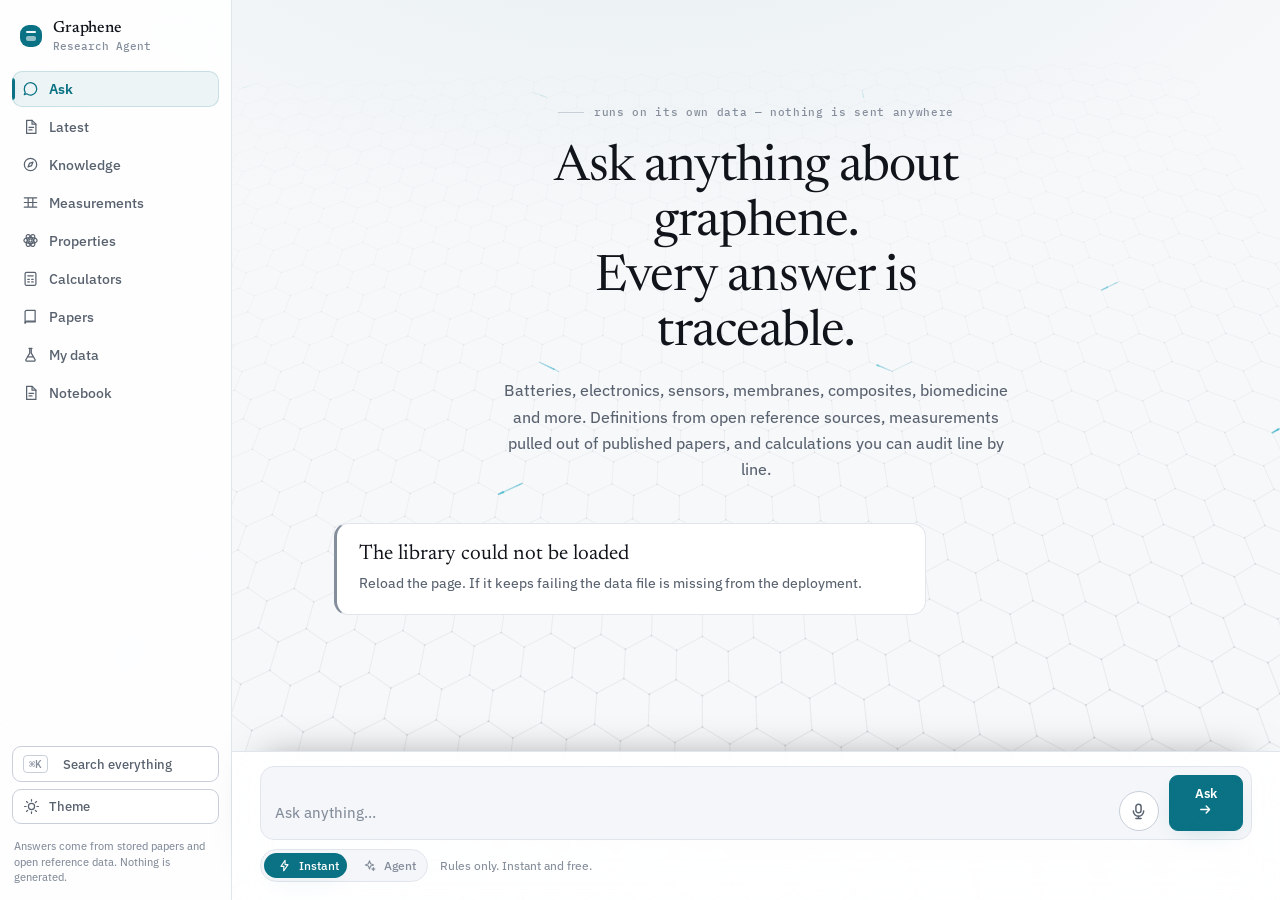
==== commit fa911a9b: "Voice is one button that cannot hear itself Four controls did this before: a microphone, a hands-fre" ====
--- a/web/index.html
+++ b/web/index.html
@@ -88,7 +88,6 @@
     <div class="vbar" id="vbar" hidden>
       <span class="vdot"></span>
       <span class="vtext" id="vtext">Listening&hellip;</span>
-      <span class="vprog" id="vprog" hidden><i id="vbarfill"></i></span>
       <button class="lnk" id="vstop">Stop</button>
     </div>
     <form class="composer" id="form"><div class="inner">
@@ -96,7 +95,8 @@
         <textarea id="ask" rows="1" aria-label="Your question"
           placeholder="Ask anything&hellip;"></textarea>
         <button type="button" class="btn icon mic" id="mic" aria-pressed="false"
-          aria-label="Ask by voice" title="Ask by voice">
+          data-ripple="off" aria-label="Start voice chat" title="Start voice chat">
+          <span class="miclive" aria-hidden="true"></span>
           <svg class="ic" viewBox="0 0 22 22"><use href="#i-mic"/></svg></button>
         <button type="submit" class="btn pri" id="send">Ask<svg class="ic" viewBox="0 0 22 22"><use href="#i-arrow"/></svg></button>
       </div>
@@ -107,33 +107,9 @@
           <button type="button" class="mode" data-mode="agent" role="radio" aria-checked="false">
             <svg class="ic" viewBox="0 0 22 22"><use href="#i-spark"/></svg>Agent</button>
         </div>
-        <button type="button" class="mode talk" id="voice-open" aria-haspopup="dialog"
-          aria-controls="vsheet" title="Voice settings">
-          <svg class="ic" viewBox="0 0 22 22"><use href="#i-wave"/></svg>Voice</button>
-        <div class="voicectl" id="voicectl">
-          <button type="button" class="mode talk" id="handsfree" aria-pressed="false"
-            title="Keep listening, and answer out loud">
-            <svg class="ic" viewBox="0 0 22 22"><use href="#i-wave"/></svg>Hands-free</button>
-          <button type="button" class="mode talk" id="servervoice" aria-pressed="false" hidden
-            title="Use the hosted recogniser; needs no download and is more accurate">
-            <svg class="ic" viewBox="0 0 22 22"><use href="#i-cloud"/></svg><span id="svlabel">Best accuracy</span></button>
-          <button type="button" class="mode talk" id="localvoice" aria-pressed="false" hidden
-            title="Run speech on this machine instead of the browser's service">
-            <svg class="ic" viewBox="0 0 22 22"><use href="#i-chip"/></svg><span id="lvlabel">On-device</span></button>
-        </div>
         <span id="hint" class="hintline">Rules only. Instant and free.</span>
       </div>
     </div></form>
-    <div class="vsheet" id="vsheet" role="dialog" aria-modal="true"
-      aria-labelledby="vsheet-h" hidden>
-      <div class="vsheet-in">
-        <div class="vgrab" aria-hidden="true"></div>
-        <h3 id="vsheet-h">Voice</h3>
-        <p class="vsheet-note" id="vsheet-note">Ask out loud and hear the answer read back.</p>
-        <div class="vsheet-slot" id="vsheet-slot"></div>
-        <button type="button" class="btn wide" id="vsheet-close">Done</button>
-      </div>
-    </div>
   </section>
 
   <section class="view" data-view="brief" hidden aria-label="Latest">
@@ -323,7 +299,6 @@
 <script src="lattice.js"></script>
 <script src="ripple.js" defer></script>
 <script src="research-anim.js"></script>
-<script src="speech.js"></script>
 <script src="voice.js"></script>
 <script src="calc.js"></script>
 <script src="app.js"></script>
--- a/web/app.css
+++ b/web/app.css
@@ -670,50 +670,11 @@
   .composer .btn.pri{min-height:48px}
   #mic{width:48px;height:48px}
 
-  /* One way in to voice. Two buttons sitting side by side, both labelled with
-     the same waveform, were read as two halves of one setting. */
-  #voice-open{display:inline-flex}
-  .voicectl{display:none}
-  body.vsheet-open .voicectl{display:flex;flex-direction:column;gap:8px;width:100%}
-  /* In the sheet these are settings, so they have to read as on or off. The
-     filled treatment belongs to the one that is on; both were filled before,
-     which said both were running when neither was. */
-  body.vsheet-open .voicectl .mode{width:100%;justify-content:flex-start;height:48px;
-    gap:12px;padding:0 14px;border-radius:12px;font-size:14.5px;
-    border:1px solid var(--line);background:var(--surf);color:var(--ink);
-    box-shadow:none}
-  body.vsheet-open .voicectl .mode[aria-pressed="true"]{
-    background:var(--acc-fill);border-color:var(--acc-fill);
-    color:var(--acc-fill-ink)}
-  body.vsheet-open .voicectl .mode[disabled]{opacity:.55}
-  body.vsheet-open .voicectl .mode::after{content:attr(data-state);margin-left:auto;
-    font:450 12px var(--mono);color:var(--ink-3)}
-  body.vsheet-open .voicectl .mode[aria-pressed="true"]::after{color:inherit;opacity:.85}
-}
-
-@media(min-width:781px){
-  #voice-open{display:none}
-  .voicectl{display:contents}
-}
-
-/* The sheet the voice settings live in on a phone. */
-.vsheet{position:fixed;inset:0;z-index:90;display:grid;align-items:end}
-.vsheet::before{content:"";position:absolute;inset:0;background:rgba(10,10,12,.44);
-  animation:fade-in var(--t) var(--e-out) both}
-.vsheet-in{position:relative;background:var(--surf);
-  border-radius:18px 18px 0 0;border-top:1px solid var(--line);
-  padding:10px 16px calc(16px + env(safe-area-inset-bottom,0px));
-  animation:sheet-up var(--t) var(--e-out) both;max-height:76vh;overflow-y:auto}
+}
+
 @keyframes sheet-up{from{transform:translateY(100%)}}
 @keyframes fade-in{from{opacity:0}}
-.vgrab{width:38px;height:4px;border-radius:999px;background:var(--line);margin:0 auto 12px}
-.vsheet-in h3{margin:0 0 4px;font:600 17px var(--sans)}
-.vsheet-note{margin:0 0 14px;font:450 13px/1.5 var(--sans);color:var(--ink-3)}
-.vsheet-slot{display:block;margin-bottom:14px}
-#vsheet-close{justify-content:center;height:48px}
-@media(min-width:781px){.vsheet{display:none}}
 @media(prefers-reduced-motion:reduce){
-  .vsheet-in,.vsheet::before{animation:none}
   .side{transition:none}
 }
 
@@ -1253,37 +1214,49 @@
 }
 
 /* ═══════════ while the agent is researching ═══════════ */
-/* The research stage is not a card. No border, no panel, no frame - the sheet
-   grows in the open page below the question, and the caption sits under it.
-   A boxed animation reads as a loading widget; an unboxed one reads as the
-   thing itself. */
-.research{position:relative;margin:4px 0 24px;display:flex;
-  flex-direction:column;align-items:center;gap:12px;
+/* Not a card and not a spinner: the steps the agent is taking, listed as it
+   takes them, with a thin line travelling down the left and reaching each
+   one as it is reached. The person waiting learns what is being done and
+   how far it has got. Nothing here runs a loop; the line moves because one
+   custom property changed and CSS transitioned a transform. */
+.research{position:relative;margin:6px 0 24px;display:flex;
+  flex-direction:column;align-items:flex-start;gap:12px;
   animation:fade-in var(--t-slow) var(--e-out) both;
   transition:opacity var(--t-slow) var(--e-out),height var(--t-slow) var(--e-out),
-             margin 620ms var(--e-out)}
+             margin var(--t-slow) var(--e-out)}
 .research.settled{opacity:0;height:0;margin:0;overflow:hidden}
-.rcanvas{display:block;width:100%;height:330px;pointer-events:none}
-/* a soft pool of light under the sheet, so it does not float on nothing */
-.research::before{content:"";position:absolute;left:50%;top:46%;
-  width:min(680px,92%);height:230px;transform:translate(-50%,-50%);
-  pointer-events:none;border-radius:50%;
-  background:radial-gradient(closest-side,var(--acc-soft),transparent 72%)}
-/* The progress line, under the sheet. It is the part a non-specialist reads,
-   so it is set at body size in the page's own ink rather than whispered. */
-.rlabel{position:relative;display:inline-flex;align-items:center;gap:11px;
-  font:500 14px var(--sans);color:var(--ink);letter-spacing:.005em;
-  padding:0 4px;text-align:center}
-.rdot{width:7px;height:7px;border-radius:50%;background:var(--acc);
-  box-shadow:0 0 12px var(--acc-glow);animation:beat 1.1s var(--e-io) infinite;
-  flex:0 0 auto}
-.rcount{font:450 12px var(--mono);color:var(--acc);
-  padding-left:12px;border-left:1px solid var(--line-2)}
+
+.rsteps{position:relative;list-style:none;margin:0;padding:2px 0 2px 26px;
+  width:min(560px,100%);display:grid}
+/* the track the line runs along */
+.rsteps::before{content:"";position:absolute;left:5px;top:16px;bottom:16px;
+  width:1px;background:var(--line-2)}
+/* the line itself */
+.rrail{position:absolute;left:5px;top:16px;bottom:16px;width:1px;
+  background:var(--acc);transform-origin:top center;
+  transform:scaleY(var(--p,0));
+  transition:transform var(--t-slow) var(--e-out)}
+.rstep{position:relative;padding:7px 0;font:450 14px var(--sans);
+  color:var(--ink-3);line-height:1.45;
+  animation:step-in var(--t) var(--e-out) both;
+  animation-delay:calc(min(var(--i,0), var(--stag-n)) * var(--stag))}
+.rstep::before{content:"";position:absolute;left:-25px;top:50%;
+  width:7px;height:7px;margin-top:-4.5px;border-radius:50%;
+  background:var(--surf);border:1px solid var(--line-2)}
+.rstep.is-done{color:var(--ink-2)}
+.rstep.is-done::before{background:var(--acc);border-color:var(--acc)}
+.rstep.is-now{color:var(--ink);font-weight:500}
+.rstep.is-now::before{background:var(--acc);border-color:var(--acc);
+  box-shadow:0 0 0 3px var(--acc-soft);
+  animation:beat 1.1s var(--e-io) infinite}
 @media(max-width:780px){
   .research{margin:2px 0 16px}
-  .rcanvas{height:265px}
-  .research::before{height:170px}
-  .rlabel{font-size:13px;gap:9px;text-align:center;line-height:1.4}
+  .rsteps{font-size:13px}
+  .rstep{font-size:13px;padding:6px 0}
+}
+@media(prefers-reduced-motion:reduce){
+  .rrail{transition:none}
+  .rstep.is-now::before{animation:none}
 }
 @media(prefers-reduced-motion:reduce){.research{transition:none}}
 @keyframes fade-in{from{opacity:0}}
@@ -1549,13 +1522,20 @@
 }
 
 /* ═══════════ asking out loud ═══════════ */
-.btn.icon.mic{flex:0 0 auto;width:40px;height:40px;border-radius:50%;
-  display:grid;place-items:center;padding:0}
-.btn.icon.mic .ic{width:19px;height:19px;stroke-width:1.7}
+/* One button, and it has to say which of two states it is in from across a
+   room: pressed, filled, and ringed. The icon used to pulse its own opacity,
+   which dimmed the only thing on the button worth looking at. */
+.btn.icon.mic{position:relative;flex:0 0 auto;width:40px;height:40px;
+  border-radius:50%;display:grid;place-items:center;padding:0}
+.btn.icon.mic .ic{width:19px;height:19px;stroke-width:1.7;position:relative}
 .btn.icon.mic[aria-pressed="true"]{background:var(--acc-fill);color:var(--acc-fill-ink);
   border-color:var(--acc);box-shadow:var(--sh-acc)}
-.btn.icon.mic[aria-pressed="true"] .ic{animation:mic-live 1.6s var(--e-io) infinite}
-@keyframes mic-live{0%,100%{opacity:1}50%{opacity:.45}}
+.miclive{position:absolute;inset:0;border-radius:50%;pointer-events:none;
+  border:1.5px solid var(--acc);opacity:0}
+.btn.icon.mic[aria-pressed="true"] .miclive{
+  animation:mic-live 1.8s var(--e-io) infinite}
+@keyframes mic-live{from{transform:scale(1);opacity:.6}
+  to{transform:scale(1.95);opacity:0}}
 .btn.icon.mic:disabled{opacity:.4;cursor:not-allowed}
 
 .mode.talk .ic{width:14px;height:14px}
@@ -1576,7 +1556,7 @@
   .btn.icon.mic{width:36px;height:36px}
 }
 @media(prefers-reduced-motion:reduce){
-  .vdot,.btn.icon.mic[aria-pressed="true"] .ic{animation:none}
+  .vdot,.btn.icon.mic[aria-pressed="true"] .miclive{animation:none}
 }
 
 /* an answer that came from the researcher's own data, not the library */
@@ -1602,14 +1582,6 @@
   .minestrip{padding:14px}
   .minestrip .mcards{grid-template-columns:1fr}
 }
-
-/* The download bar for the local speech engine. A hundred and sixty megabytes
-   with no sign of progress reads as a hang, so it always has a bar. */
-.vprog{display:inline-block;width:94px;height:4px;border-radius:999px;
-  background:var(--line);overflow:hidden;vertical-align:middle;margin:0 2px}
-.vprog i{display:block;height:100%;width:0;border-radius:999px;background:var(--accent);
-  transition:width var(--t) var(--e-out)}
-.mode.talk[aria-pressed="true"] #lvlabel{font-weight:600}
 
 /* ───────────────── what is new ─────────────────
    A list of recent work, each entry carrying the number it reported and the
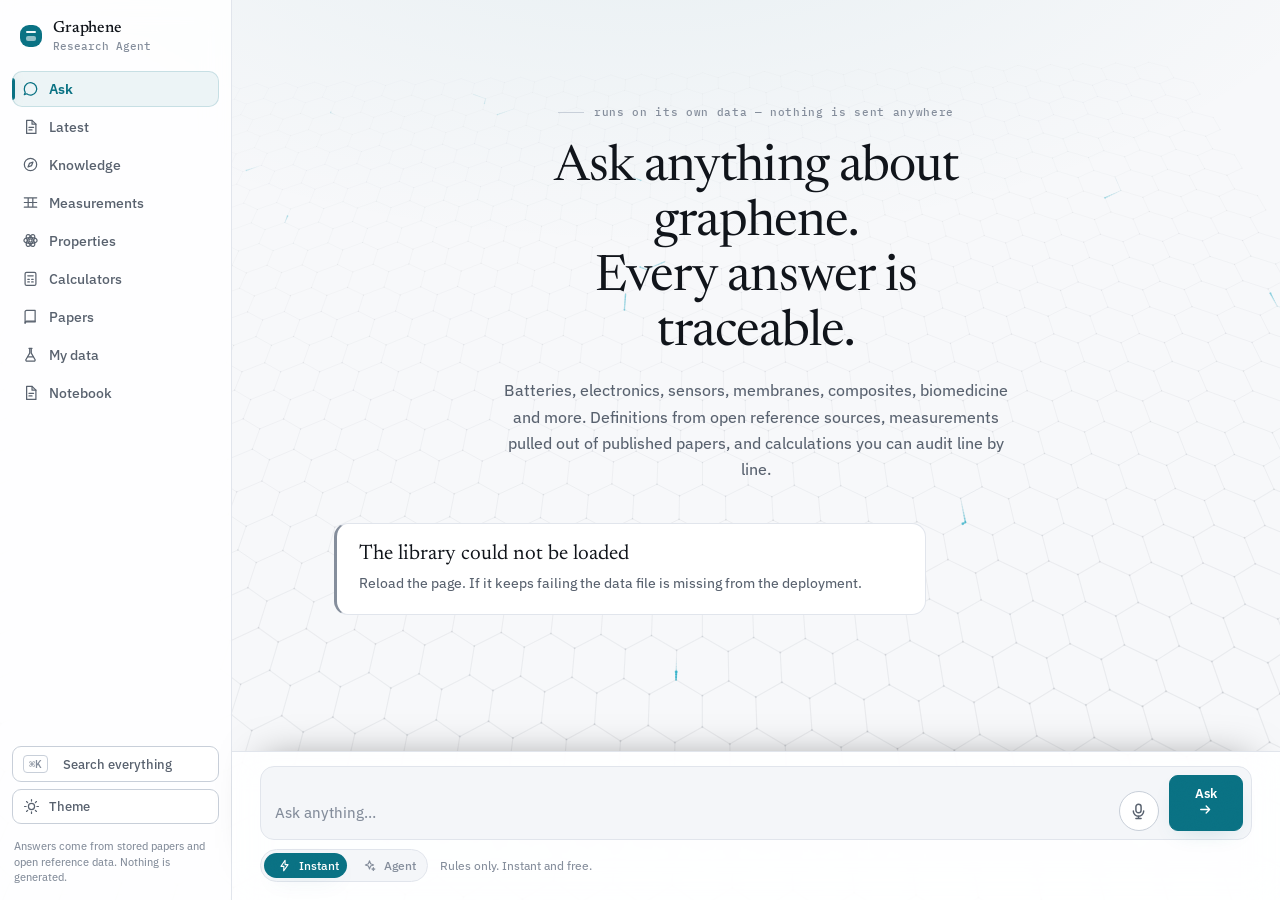
==== commit 051ab587: "The wait has a sound, and the sound says what is happening An instant answer takes about half a seco" ====
--- a/web/index.html
+++ b/web/index.html
@@ -298,6 +298,7 @@
 
 <script src="lattice.js"></script>
 <script src="ripple.js" defer></script>
+<script src="waiting.js" defer></script>
 <script src="research-anim.js"></script>
 <script src="voice.js"></script>
 <script src="calc.js"></script>
